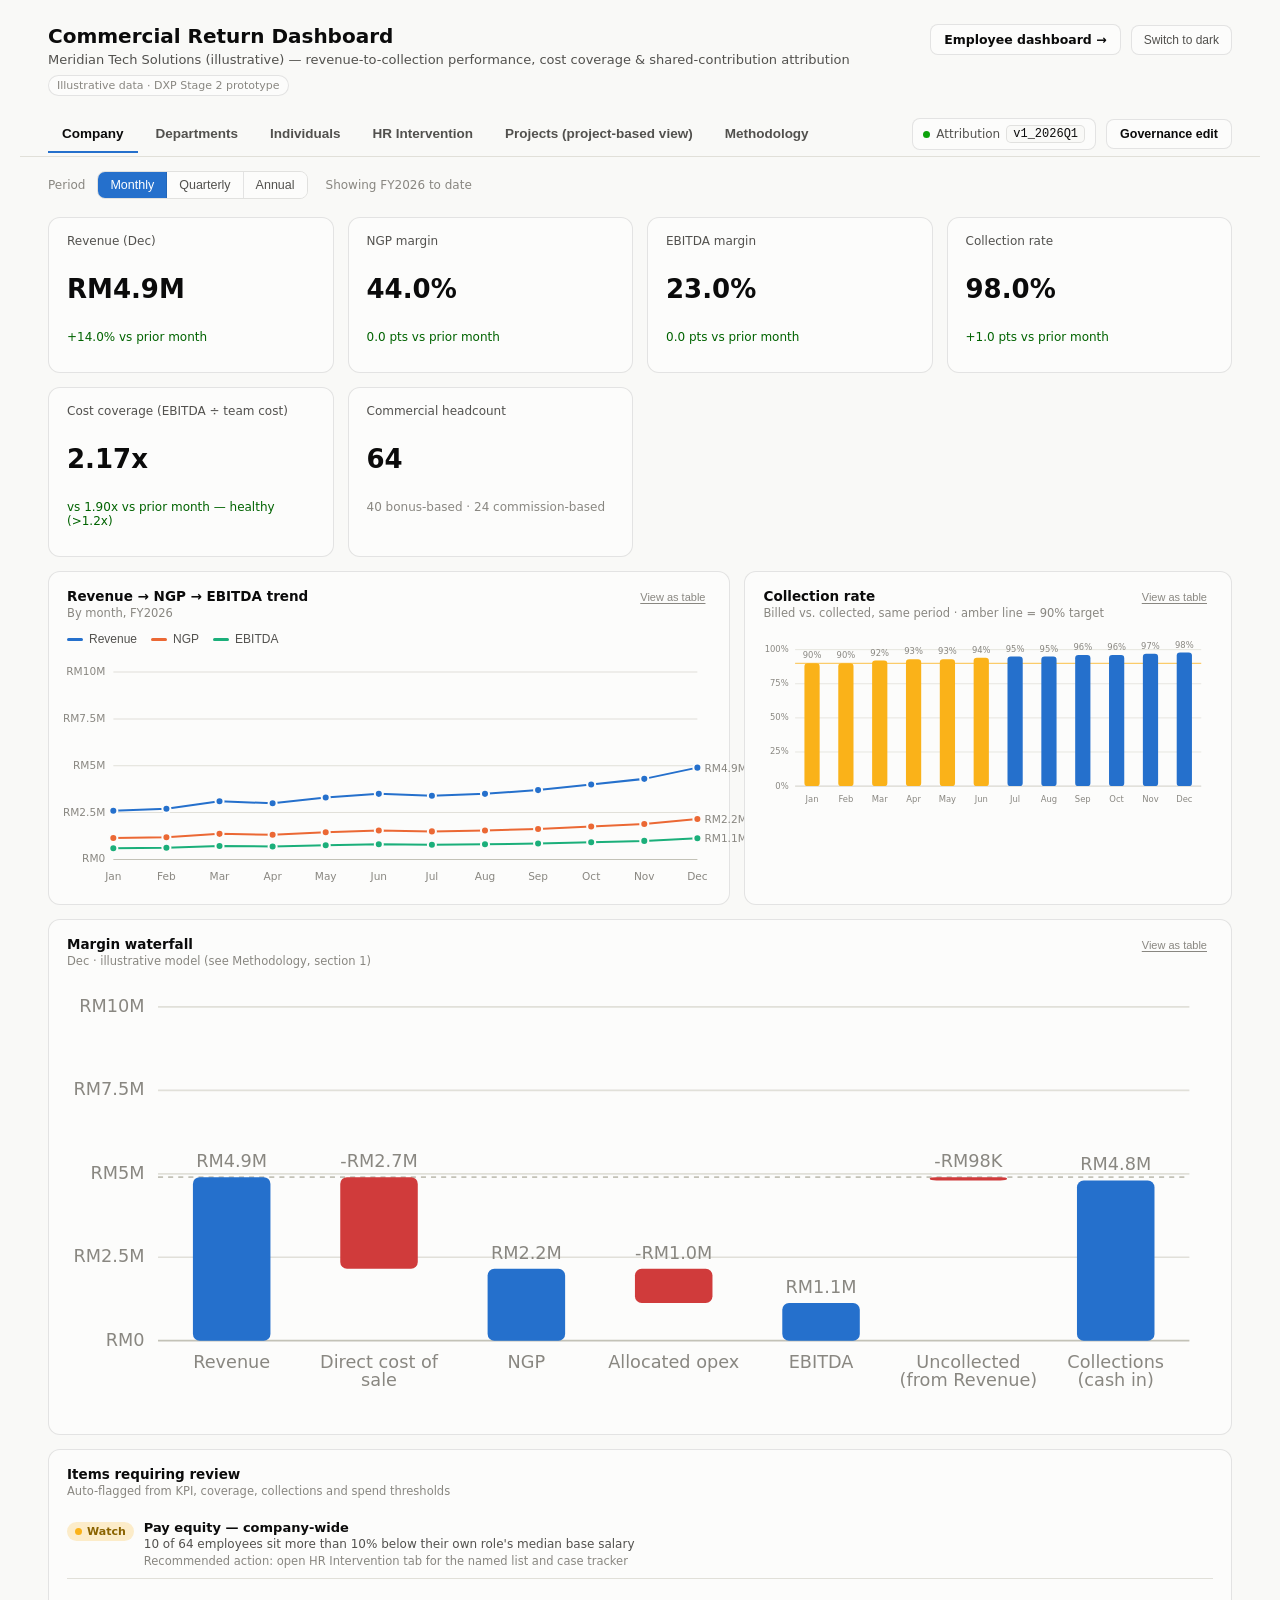
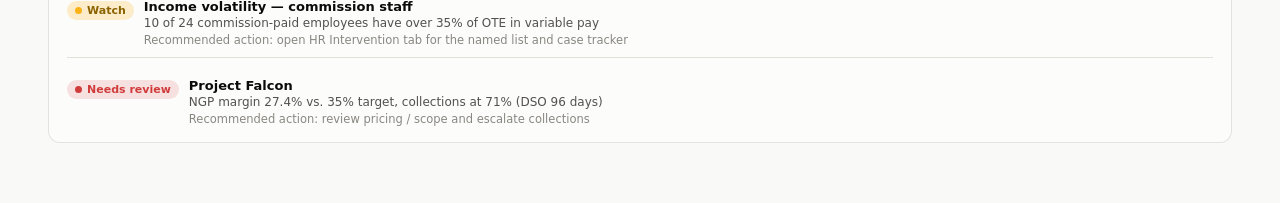
==== index.html @ efb11ac5 "Initial commit Created from https://vercel.com/new" ====
<!DOCTYPE html>
<html lang="en">
<head>
<meta charset="UTF-8">
<meta name="viewport" content="width=device-width, initial-scale=1.0">
<title>Commercial Return Dashboard — Prototype</title>
<style>
  :root { color-scheme: light; }
  * { box-sizing: border-box; }
  html, body { margin: 0; padding: 0; }
  body {
    font-family: system-ui, -apple-system, "Segoe UI", sans-serif;
    background: var(--page-plane);
  }

  .viz-root {
    color-scheme: light;
    --surface-1:      #fcfcfb;
    --page-plane:     #f9f9f7;
    --text-primary:   #0b0b0b;
    --text-secondary: #52514e;
    --text-muted:     #898781;
    --gridline:       #e1e0d9;
    --baseline:       #c3c2b7;
    --border:         rgba(11,11,11,0.10);
    --success-text:   #006300;

    --series-1: #2570cc; /* blue      -> Revenue / Sales dept (darkened slightly from #2a78d6 so it clears 4.5:1 as text, e.g. gov-edit-btn) */
    --series-2: #eb6834; /* orange    -> NGP / Product Mgmt dept */
    --series-3: #1baf7a; /* aqua      -> EBITDA / Consulting dept */
    --series-4: #eda100; /* yellow    -> Sales Support dept */
    --series-5: #e87ba4; /* magenta   -> Delivery dept */

    --seq-100: #cde2fb; --seq-450: #2a78d6;

    --status-good:     #0ca30c;
    --status-warning:  #fab219;
    --status-serious:  #ec835a;
    --status-critical: #d03b3b;

    background: var(--page-plane);
    color: var(--text-primary);
    min-height: 100vh;
  }
  .viz-root[data-theme="dark"], .viz-root.theme-dark {
    color-scheme: dark;
    --surface-1:      #1a1a19;
    --page-plane:     #0d0d0d;
    --text-primary:   #ffffff;
    --text-secondary: #c3c2b7;
    --text-muted:     #898781;
    --gridline:       #2c2c2a;
    --baseline:       #383835;
    --border:         rgba(255,255,255,0.10);
    --success-text:   #0ca30c;

    --series-1: #3987e5;
    --series-2: #d95926;
    --series-3: #199e70;
    --series-4: #c98500;
    --series-5: #d55181;
  }

  header.app-header {
    display: flex; align-items: flex-start; justify-content: space-between;
    gap: 16px; padding: 24px 28px 16px; max-width: 1240px; margin: 0 auto;
  }
  header.app-header h1 { font-size: 20px; margin: 0 0 4px; font-weight: 650; }
  header.app-header .sub { color: var(--text-secondary); font-size: 13px; margin: 0; }
  header.app-header .tag {
    display: inline-block; margin-top: 8px; font-size: 11px; padding: 3px 8px;
    border-radius: 20px; background: var(--surface-1); border: 1px solid var(--border);
    color: var(--text-muted);
  }
  .theme-toggle {
    border: 1px solid var(--border); background: var(--surface-1); color: var(--text-secondary);
    border-radius: 8px; padding: 7px 12px; font-size: 12px; cursor: pointer; white-space: nowrap;
  }
  .theme-toggle:hover { color: var(--text-primary); }

  .tabs-row {
    max-width: 1240px; margin: 0 auto; padding: 0 28px;
    display: flex; align-items: center; justify-content: space-between; gap: 10px;
    border-bottom: 1px solid var(--gridline); flex-wrap: wrap;
  }
  nav.tabs {
    display: flex; gap: 4px; flex-wrap: wrap; flex: 1 1 auto; min-width: 0;
  }
  nav.tabs button {
    appearance: none; border: none; background: none; padding: 10px 14px; font-size: 13.5px;
    font-weight: 550; color: var(--text-secondary); cursor: pointer; border-bottom: 2px solid transparent;
    margin-bottom: -1px;
  }
  nav.tabs button:hover { color: var(--text-primary); }
  nav.tabs button[aria-selected="true"] { color: var(--text-primary); border-bottom-color: var(--series-1); }

  .filter-row {
    max-width: 1240px; margin: 0 auto; padding: 14px 28px 0; display: flex;
    align-items: center; gap: 10px; flex-wrap: wrap;
  }
  .filter-row .label { font-size: 12px; color: var(--text-muted); margin-right: 2px; }
  .seg { display: inline-flex; border: 1px solid var(--border); border-radius: 8px; overflow: hidden; }
  .seg button {
    appearance: none; border: none; background: var(--surface-1); color: var(--text-secondary);
    padding: 6px 12px; font-size: 12.5px; cursor: pointer; border-right: 1px solid var(--border);
  }
  .seg button:last-child { border-right: none; }
  .seg button[aria-pressed="true"] { background: var(--series-1); color: #fff; }
  .chip {
    border: 1px solid var(--border); background: var(--surface-1); color: var(--text-secondary);
    padding: 5px 11px; border-radius: 20px; font-size: 12px; cursor: pointer;
  }
  .chip[aria-pressed="true"] { background: var(--text-primary); color: var(--surface-1); border-color: var(--text-primary); }

  main { max-width: 1240px; margin: 0 auto; padding: 18px 28px 60px; }
  .view[hidden] { display: none; }

  .grid { display: grid; gap: 14px; }
  .grid.cols-4 { grid-template-columns: repeat(4, 1fr); }
  .grid.cols-2 { grid-template-columns: 1.4fr 1fr; }
  .grid.cols-3 { grid-template-columns: repeat(3, 1fr); }
  @media (max-width: 920px) {
    .grid.cols-4 { grid-template-columns: repeat(2, 1fr); }
    .grid.cols-2 { grid-template-columns: 1fr; }
    .grid.cols-3 { grid-template-columns: 1fr; }
  }

  .card {
    background: var(--surface-1); border: 1px solid var(--border); border-radius: 12px;
    padding: 16px 18px;
  }
  .card h3 { font-size: 13.5px; margin: 0 0 2px; font-weight: 650; }
  .card .card-sub { font-size: 11.5px; color: var(--text-muted); margin: 0 0 12px; }
  .card-head { display: flex; align-items: baseline; justify-content: space-between; gap: 8px; }
  .table-toggle {
    border: none; background: none; color: var(--text-muted); font-size: 11px; cursor: pointer;
    text-decoration: underline; text-underline-offset: 2px;
  }
  .table-toggle:hover { color: var(--text-primary); }

  /* Stat tile */
  .stat-tile .label { font-size: 12px; color: var(--text-secondary); margin: 0 0 6px; }
  .stat-tile .value { font-size: 26px; font-weight: 650; font-variant-numeric: proportional-nums; }
  .stat-tile .delta { font-size: 12px; margin-top: 4px; }
  .stat-tile .delta.good { color: var(--success-text); }
  .stat-tile .delta.bad { color: var(--status-critical); }
  .stat-tile .delta.flat { color: var(--text-muted); }

  /* Legend */
  .legend { display: flex; gap: 14px; flex-wrap: wrap; margin-bottom: 10px; }
  .legend .item { display: flex; align-items: center; gap: 6px; font-size: 12px; color: var(--text-secondary); background:none; border:none; cursor:pointer; padding:0; }
  .legend .swatch { width: 16px; height: 3px; border-radius: 2px; display: inline-block; }
  .legend .swatch.rect { width: 10px; height: 10px; border-radius: 2px; }
  .legend .item[data-off="true"] { opacity: .35; }

  svg.chart { width: 100%; height: auto; display: block; overflow: visible; }
  .axis-label { fill: var(--text-muted); font-size: 10.5px; }
  .grid-line { stroke: var(--gridline); stroke-width: 1; }
  .baseline { stroke: var(--baseline); stroke-width: 1; }

  .tooltip {
    position: fixed; pointer-events: none; z-index: 50; background: var(--surface-1);
    border: 1px solid var(--border); border-radius: 8px; padding: 8px 10px; font-size: 12px;
    box-shadow: 0 4px 16px rgba(0,0,0,.14); opacity: 0; transition: opacity .08s ease; min-width: 140px;
  }
  .tooltip.show { opacity: 1; }
  .tooltip .t-title { color: var(--text-secondary); font-size: 11px; margin-bottom: 4px; }
  .tooltip .t-row { display: flex; align-items: center; gap: 6px; justify-content: space-between; padding: 1px 0; }
  .tooltip .t-key { display: flex; align-items: center; gap: 5px; color: var(--text-secondary); }
  .tooltip .t-line { width: 10px; height: 2px; display: inline-block; border-radius: 1px; }
  .tooltip .t-val { font-weight: 650; color: var(--text-primary); font-variant-numeric: tabular-nums; }

  /* Table */
  table.data-table { width: 100%; border-collapse: collapse; font-size: 12.5px; }
  table.data-table th {
    text-align: left; font-weight: 600; color: var(--text-muted); font-size: 11px;
    text-transform: uppercase; letter-spacing: .02em; padding: 7px 10px; border-bottom: 1px solid var(--gridline);
    white-space: nowrap;
  }
  table.data-table td { padding: 8px 10px; border-bottom: 1px solid var(--gridline); vertical-align: middle; }
  table.data-table td.num, table.data-table th.num { text-align: right; font-variant-numeric: tabular-nums; }
  table.data-table tbody tr:hover { background: rgba(128,128,128,0.06); }
  table.data-table caption { text-align: left; caption-side: bottom; font-size: 11px; color: var(--text-muted); padding-top: 6px; }

  /* Meter */
  .meter-wrap { display: flex; align-items: center; gap: 8px; min-width: 130px; }
  .meter-track { flex: 1; height: 6px; border-radius: 4px; background: var(--gridline); overflow: hidden; }
  .meter-fill { height: 100%; border-radius: 4px; }
  .meter-val { font-size: 11.5px; color: var(--text-secondary); font-variant-numeric: tabular-nums; min-width: 34px; text-align: right; }

  /* Badge / status */
  .badge {
    display: inline-flex; align-items: center; gap: 5px; font-size: 11px; font-weight: 600;
    padding: 3px 8px; border-radius: 20px; white-space: nowrap;
  }
  .badge.good { color: var(--status-good); background: color-mix(in srgb, var(--status-good) 14%, transparent); }
  .badge.warning { color: #8a6300; background: color-mix(in srgb, var(--status-warning) 22%, transparent); }
  .badge.critical { color: var(--status-critical); background: color-mix(in srgb, var(--status-critical) 14%, transparent); }
  .viz-root[data-theme="dark"] .badge.warning, .viz-root.theme-dark .badge.warning { color: #ffd980; }
  .badge .dot { width: 7px; height: 7px; border-radius: 50%; }
  .badge.good .dot { background: var(--status-good); }
  .badge.warning .dot { background: var(--status-warning); }
  .badge.critical .dot { background: var(--status-critical); }

  .flag-list { display: flex; flex-direction: column; gap: 10px; }
  .flag-item { display: flex; gap: 10px; padding: 10px 0; border-bottom: 1px solid var(--gridline); }
  .flag-item:last-child { border-bottom: none; padding-bottom: 0; }
  .flag-item .who { font-size: 13px; font-weight: 600; }
  .flag-item .why { font-size: 12px; color: var(--text-secondary); margin-top: 2px; }
  .flag-item .action { font-size: 11.5px; color: var(--text-muted); margin-top: 3px; }

  .pay-pill { font-size: 10.5px; padding: 2px 7px; border-radius: 10px; border: 1px solid var(--border); color: var(--text-secondary); white-space: nowrap; }

  .attr-bar { display: flex; height: 22px; border-radius: 5px; overflow: hidden; }
  .attr-seg { display: flex; align-items: center; justify-content: center; font-size: 10.5px; color: #fff; font-weight: 600; }
  .attr-legend { display: flex; gap: 12px; flex-wrap: wrap; margin-top: 8px; font-size: 11px; color: var(--text-secondary); }
  .attr-legend .sw { width: 9px; height: 9px; border-radius: 2px; display: inline-block; margin-right: 5px; }

  .proj-card { border: 1px solid var(--border); border-radius: 10px; padding: 14px 16px; margin-bottom: 12px; }
  .proj-head { display: flex; align-items: center; justify-content: space-between; gap: 10px; flex-wrap: wrap; margin-bottom: 8px; }
  .proj-head h4 { margin: 0; font-size: 14px; }
  .proj-meta { font-size: 11.5px; color: var(--text-muted); }
  .proj-stats { display: flex; gap: 22px; flex-wrap: wrap; margin: 10px 0; }
  .proj-stats div .k { font-size: 10.5px; color: var(--text-muted); }
  .proj-stats div .v { font-size: 14px; font-weight: 650; }

  .method-block { margin-bottom: 22px; }
  .method-block h3 { font-size: 14px; margin-bottom: 6px; }
  .method-block p, .method-block li { font-size: 13px; color: var(--text-secondary); line-height: 1.55; }
  .method-block ul { margin: 6px 0; padding-left: 18px; }

  .callout { border: 1px solid var(--border); border-left: 3px solid var(--text-primary); border-radius: 8px; padding: 12px 14px; margin-bottom: 22px; background: var(--page-plane); }
  .callout h3 { font-size: 13px; margin: 0 0 6px; }
  .callout p, .callout li { font-size: 12.5px; color: var(--text-secondary); line-height: 1.55; margin: 4px 0; }
  .callout ul { margin: 4px 0; padding-left: 18px; }
  .callout b { color: var(--text-primary); }

  .hr-case-row select, .hr-case-row input[type="text"] {
    font: inherit; font-size: 12px; padding: 5px 7px; border-radius: 6px; border: 1px solid var(--border);
    background: var(--surface-1); color: var(--text-primary); width: 100%;
  }
  .hr-flag-pill { display: inline-block; font-size: 10.5px; padding: 2px 7px; border-radius: 10px; margin: 1px 3px 1px 0; white-space: nowrap; }
  .hr-flag-pill.pay-equity { color: var(--status-warning); background: color-mix(in srgb, var(--status-warning) 22%, transparent); }
  .hr-flag-pill.income-volatility { color: var(--status-critical); background: color-mix(in srgb, var(--status-critical) 14%, transparent); }
  .hr-flag-pill.performance { color: var(--status-critical); background: color-mix(in srgb, var(--status-critical) 14%, transparent); }
  .chip.mgmt-approve[aria-pressed="true"] { background: var(--status-good); color: #fff; border-color: var(--status-good); }
  .chip.mgmt-decline[aria-pressed="true"] { background: var(--text-muted); color: var(--surface-1); border-color: var(--text-muted); }

  /* Manager-facing simple view: plain-language cards, one-click approve/dismiss */
  .mgr-grid { display: grid; grid-template-columns: repeat(2, 1fr); gap: 12px; }
  @media (max-width: 760px) { .mgr-grid { grid-template-columns: 1fr; } }
  .mgr-card { border: 1px solid var(--border); border-radius: 10px; padding: 13px 15px; }
  .mgr-card-head { display: flex; align-items: flex-start; justify-content: space-between; gap: 10px; }
  .mgr-card-head .who { font-size: 13.5px; font-weight: 650; }
  .mgr-card-head .proj-meta { margin-top: 1px; }
  .mgr-reasons { margin: 9px 0; padding-left: 18px; font-size: 12.5px; color: var(--text-secondary); line-height: 1.5; }
  .mgr-reasons li { margin-bottom: 2px; }
  .mgr-actions { display: flex; gap: 8px; align-items: center; margin-top: 4px; }
  .mgr-approve-btn { border: 1px solid var(--series-1); background: var(--series-1); color: #fff; font-weight: 650; border-radius: 7px; padding: 6px 12px; font-size: 12px; cursor: pointer; }
  .mgr-dismiss-btn { border: 1px solid var(--border); background: var(--surface-1); color: var(--text-secondary); border-radius: 7px; padding: 6px 12px; font-size: 12px; cursor: pointer; }
  .mgr-dismiss-btn:hover { color: var(--text-primary); }
  .mgr-reviewed-note { font-size: 12px; color: var(--text-muted); display: flex; align-items: center; gap: 8px; }
  .mgr-reconsider-btn { border: none; background: none; color: var(--series-1); font-size: 12px; cursor: pointer; text-decoration: underline; text-underline-offset: 2px; padding: 0; }
  .formula {
    font-family: ui-monospace, "SFMono-Regular", Menlo, monospace; font-size: 12.5px;
    background: var(--page-plane); border: 1px solid var(--border); border-radius: 8px;
    padding: 10px 12px; margin: 8px 0; color: var(--text-primary);
  }

  .visually-hidden { position: absolute; width: 1px; height: 1px; overflow: hidden; clip: rect(0 0 0 0); white-space: nowrap; }

  /* ---------------- governance modal ---------------- */
  .modal-overlay {
    position: fixed; inset: 0; background: rgba(11,11,11,0.45); z-index: 100;
    display: flex; align-items: flex-start; justify-content: center; padding: 4vh 16px; overflow-y: auto;
  }
  .modal-overlay[hidden] { display: none; }
  .modal-card {
    background: var(--surface-1); border-radius: 14px; width: 100%; max-width: 620px;
    box-shadow: 0 20px 60px rgba(0,0,0,.28); border: 1px solid var(--border);
    display: flex; flex-direction: column; max-height: 92vh;
  }
  .modal-head { display: flex; align-items: flex-start; justify-content: space-between; gap: 12px; padding: 20px 22px 14px; }
  .modal-head h2 { margin: 0 0 6px; font-size: 17px; color: var(--text-primary); }
  .modal-sub { margin: 0; font-size: 12px; color: var(--text-secondary); line-height: 1.5; }
  .modal-close {
    border: 1px solid var(--border); background: var(--surface-1); color: var(--text-secondary);
    width: 30px; height: 30px; border-radius: 8px; font-size: 16px; cursor: pointer; flex: none;
    display: flex; align-items: center; justify-content: center; line-height: 1;
  }
  .modal-close:hover { color: var(--text-primary); }
  .modal-divider { border-top: 1px solid var(--gridline); margin: 0 22px; }
  .modal-body { padding: 18px 22px 22px; overflow-y: auto; }

  .gov-active-note { font-size: 13px; color: var(--text-secondary); line-height: 1.6; margin: 4px 0 22px; }
  .gov-version-tag {
    font-family: ui-monospace, "SFMono-Regular", Menlo, monospace; color: var(--text-primary); background: var(--page-plane);
    border: 1px solid var(--border); border-radius: 5px; padding: 1px 6px; font-size: 12px;
  }

  .gov-step { display: flex; gap: 12px; margin-bottom: 6px; }
  .gov-step .step-num {
    flex: none; width: 26px; height: 26px; border-radius: 50%; background: var(--page-plane);
    border: 1px solid var(--border); color: var(--text-secondary); font-size: 12px; font-weight: 700;
    display: flex; align-items: center; justify-content: center;
  }
  .gov-step-title { font-size: 14.5px; font-weight: 650; color: var(--text-primary); margin: 2px 0 2px; }
  .gov-step-body { flex: 1; min-width: 0; }
  .gov-step-help { font-size: 11.5px; color: var(--text-muted); margin: 2px 0 12px; }

  .gov-select {
    width: 100%; appearance: none; border: 1px solid var(--border); background: var(--page-plane);
    color: var(--text-primary); border-radius: 9px; padding: 10px 34px 10px 12px; font-size: 14px; font-family: inherit;
    background-image: url("data:image/svg+xml;utf8,<svg xmlns='http://www.w3.org/2000/svg' width='10' height='6'><path d='M0 0l5 6 5-6z' fill='%23898781'/></svg>");
    background-repeat: no-repeat; background-position: right 12px center;
  }

  .gov-weight-head { display: grid; grid-template-columns: 1fr 64px 1fr 46px; gap: 10px; font-size: 10.5px; text-transform: uppercase; letter-spacing: .03em; color: var(--text-muted); padding-bottom: 4px; border-bottom: 1px solid var(--gridline); margin-bottom: 4px; }
  .gov-weight-row { display: grid; grid-template-columns: 1fr 64px 1fr 46px; align-items: center; gap: 10px; padding: 7px 0; }
  .gov-weight-row .role-name { font-size: 13px; color: var(--text-primary); }
  .gov-weight-input {
    width: 100%; border: 1px solid var(--border); background: var(--page-plane); border-radius: 7px;
    padding: 6px; font-size: 13px; text-align: center; color: var(--text-primary); font-family: inherit;
  }
  .gov-share-track { height: 6px; border-radius: 4px; background: var(--gridline); overflow: hidden; }
  .gov-share-fill { height: 100%; border-radius: 4px; }
  .gov-share-pct { font-size: 12.5px; color: var(--text-secondary); text-align: right; font-variant-numeric: tabular-nums; }

  .gov-breakdown { background: var(--page-plane); border: 1px solid var(--border); border-radius: 10px; padding: 12px 14px; margin: 14px 0 18px; }
  .gov-breakdown-title { font-size: 11.5px; color: var(--text-muted); margin: 0 0 8px; }
  .gov-bd-row { display: flex; align-items: center; justify-content: space-between; padding: 5px 0; font-size: 13px; }
  .gov-bd-row .amt { font-weight: 650; color: var(--text-primary); font-variant-numeric: tabular-nums; }
  .gov-bd-row .delta { font-size: 11.5px; min-width: 70px; text-align: right; font-variant-numeric: tabular-nums; }
  .gov-bd-row .delta.up { color: var(--status-good); }
  .gov-bd-row .delta.down { color: var(--status-critical); }
  .gov-bd-row .delta.flat { color: var(--text-muted); }

  .gov-radio-card {
    border: 1px solid var(--border); border-radius: 10px; padding: 11px 14px; margin-bottom: 8px; cursor: pointer;
    display: flex; gap: 10px; align-items: flex-start;
  }
  .gov-radio-card.selected { background: color-mix(in srgb, var(--series-1) 10%, var(--surface-1)); border-color: var(--series-1); }
  .gov-radio-card input { margin-top: 3px; }
  .gov-radio-card .rt { font-size: 13.5px; font-weight: 600; color: var(--text-primary); }
  .gov-radio-card .rs { font-size: 11.5px; color: var(--text-muted); margin-top: 1px; }

  .gov-reason-label { font-size: 13px; font-weight: 600; color: var(--text-primary); margin: 16px 0 6px; }
  .gov-reason {
    width: 100%; border: 1px solid var(--border); background: var(--page-plane); border-radius: 9px;
    padding: 9px 11px; font-size: 13px; font-family: inherit; color: var(--text-primary); resize: vertical; min-height: 52px;
  }

  .gov-checklist { margin: 18px 0 14px; display: flex; flex-direction: column; gap: 7px; }
  .gov-check-row { display: flex; align-items: flex-start; gap: 8px; font-size: 12.5px; }
  .gov-check-icon { flex: none; width: 16px; height: 16px; display: flex; align-items: center; justify-content: center; margin-top: 1px; }
  .gov-check-row.pass { color: var(--text-secondary); }
  .gov-check-row.pass .gov-check-icon { color: var(--status-good); }
  .gov-check-row.pending { color: var(--text-muted); }
  .gov-check-row.pending .gov-check-icon { color: var(--text-muted); }
  .gov-check-row.fail { color: var(--status-critical); }
  .gov-check-row.fail .gov-check-icon { color: var(--status-critical); }

  .gov-register-btn { width: 100%; border: none; border-radius: 10px; padding: 13px; font-size: 14px; font-weight: 650; cursor: pointer; margin-top: 4px; }
  .gov-register-btn.enabled { background: var(--series-1); color: #fff; }
  .gov-register-btn.disabled { background: var(--gridline); color: var(--text-muted); cursor: not-allowed; }

  .gov-success {
    background: color-mix(in srgb, var(--status-good) 12%, var(--surface-1)); border: 1px solid var(--status-good);
    color: var(--text-primary); border-radius: 9px; padding: 10px 13px; font-size: 12.5px; margin-bottom: 16px;
  }

  .gov-history { margin-top: 20px; border-top: 1px solid var(--gridline); padding-top: 14px; }
  .gov-history-title { font-size: 11.5px; color: var(--text-muted); text-transform: uppercase; letter-spacing: .03em; margin: 0 0 8px; }
  .gov-hist-row { display: flex; align-items: center; justify-content: space-between; padding: 7px 0; border-bottom: 1px solid var(--gridline); font-size: 12.5px; gap: 10px; }
  .gov-hist-row:last-child { border-bottom: none; }
  .gov-hist-left { display: flex; align-items: center; gap: 8px; min-width: 0; }
  .gov-hist-reason { color: var(--text-muted); overflow: hidden; text-overflow: ellipsis; white-space: nowrap; }
  .gov-hist-tag { flex: none; font-size: 10px; font-weight: 700; padding: 2px 7px; border-radius: 20px; text-transform: uppercase; letter-spacing: .02em; }
  .gov-hist-tag.active { background: color-mix(in srgb, var(--status-good) 16%, transparent); color: var(--status-good); }
  .gov-hist-tag.upcoming { background: color-mix(in srgb, var(--series-1) 16%, transparent); color: var(--series-1); }
  .gov-hist-tag.superseded { background: var(--gridline); color: var(--text-muted); }
  .gov-hist-tag.pending { background: color-mix(in srgb, var(--status-warning) 22%, transparent); color: #8a6300; }
  .viz-root[data-theme="dark"] .gov-hist-tag.pending, .viz-root.theme-dark .gov-hist-tag.pending { color: #ffd980; }
  .gov-hist-approvals { font-size: 11.5px; color: var(--text-secondary); margin: 4px 0 8px; padding-left: 2px; }
  .gov-approve-btn {
    border: 1px solid var(--border); background: var(--surface-1); color: var(--text-primary); font-weight: 600;
    border-radius: 6px; padding: 3px 9px; font-size: 11px; cursor: pointer; margin: 2px 6px 2px 0;
  }
  .gov-approve-btn:hover { background: var(--page-plane); }
  .gov-approve-btn.done { color: var(--status-good); border-color: var(--status-good); cursor: default; }

  .gov-whatif-note { font-size: 11.5px; color: var(--text-muted); margin: 2px 0 10px; line-height: 1.5; }
  .gov-whatif-row { display: grid; grid-template-columns: 1fr 1fr 1fr 1fr; gap: 8px; align-items: center; padding: 6px 0; border-bottom: 1px solid var(--gridline); font-size: 12.5px; }
  .gov-whatif-row:last-child { border-bottom: none; }
  .gov-whatif-head { font-size: 10.5px; text-transform: uppercase; letter-spacing: .03em; color: var(--text-muted); border-bottom: 1px solid var(--gridline); padding-bottom: 4px; }
  .gov-whatif-row .amt { text-align: right; font-variant-numeric: tabular-nums; }
  .gov-whatif-row .delta { text-align: right; font-variant-numeric: tabular-nums; }
  .gov-whatif-row .delta.up { color: var(--status-good); }
  .gov-whatif-row .delta.down { color: var(--status-critical); }
  .gov-whatif-row .delta.flat { color: var(--text-muted); }

  .gov-audit { margin-top: 18px; border-top: 1px solid var(--gridline); padding-top: 12px; }
  .gov-audit-title { font-size: 11.5px; color: var(--text-muted); text-transform: uppercase; letter-spacing: .03em; margin: 0 0 8px; }
  .gov-audit-row { font-size: 11.5px; color: var(--text-secondary); padding: 3px 0; display: flex; gap: 8px; }
  .gov-audit-row .ts { color: var(--text-muted); font-variant-numeric: tabular-nums; flex: none; }

  .gov-edit-btn {
    border: 1px solid var(--border); background: var(--surface-1); color: var(--series-1); font-weight: 600;
    border-radius: 7px; padding: 5px 11px; font-size: 12px; cursor: pointer; white-space: nowrap;
  }
  .gov-edit-btn:hover { background: var(--page-plane); }

  .header-controls { display: flex; align-items: center; gap: 10px; }

  .gov-header-badge {
    display: inline-flex; align-items: center; gap: 6px; font-size: 12px; color: var(--text-secondary);
    border: 1px solid var(--border); background: var(--surface-1); padding: 6px 10px; border-radius: 8px; white-space: nowrap;
  }
  .gov-header-badge .dot { width: 7px; height: 7px; border-radius: 50%; background: var(--status-good); flex: none; }
  .gov-header-btn {
    border: 1px solid var(--border); background: var(--surface-1); color: var(--text-primary); font-weight: 600;
    border-radius: 8px; padding: 7px 13px; font-size: 12.5px; cursor: pointer; white-space: nowrap;
  }
  .gov-header-btn:hover { background: var(--page-plane); }
  #govToolbar { display: flex; align-items: center; gap: 10px; flex: none; padding: 6px 0; }
  @media (max-width: 920px) { #govToolbar { width: 100%; order: 99; padding: 0 0 8px; } }
</style>
</head>
<body>
<div class="viz-root" id="root">

  <header class="app-header">
    <div>
      <h1>Commercial Return Dashboard</h1>
      <p class="sub">Meridian Tech Solutions (illustrative) — revenue-to-collection performance, cost coverage &amp; shared-contribution attribution</p>
      <span class="tag">Illustrative data · DXP Stage 2 prototype</span>
    </div>
    <div class="header-controls">
      <a class="gov-header-btn" id="toEmployeeLink" href="employee-dashboard.html" target="_blank" rel="noopener" style="text-decoration:none;">Employee dashboard →</a>
      <button class="theme-toggle" id="themeToggle" type="button">Switch to dark</button>
    </div>
  </header>

  <div class="tabs-row">
    <nav class="tabs" role="tablist" aria-label="Dashboard views">
      <button role="tab" aria-selected="true" data-view="company">Company</button>
      <button role="tab" aria-selected="false" data-view="departments">Departments</button>
      <button role="tab" aria-selected="false" data-view="individuals">Individuals</button>
      <button role="tab" aria-selected="false" data-view="hr">HR Intervention</button>
      <button role="tab" aria-selected="false" data-view="projects">Projects (project-based view)</button>
      <button role="tab" aria-selected="false" data-view="methodology">Methodology</button>
    </nav>
    <div id="govToolbar">
      <div class="gov-header-badge" id="govHeaderBadge"><span class="dot"></span>Attribution <span class="gov-version-tag" id="govHeaderVersionTag"></span></div>
      <button class="gov-header-btn" id="govHeaderEditBtn" type="button">Governance edit</button>
    </div>
  </div>

  <div class="filter-row" id="periodFilterRow">
    <span class="label">Period</span>
    <div class="seg" role="group" aria-label="Time period">
      <button data-period="monthly" aria-pressed="true">Monthly</button>
      <button data-period="quarterly" aria-pressed="false">Quarterly</button>
      <button data-period="annual" aria-pressed="false">Annual</button>
    </div>
    <span class="label" style="margin-left:8px;">Showing FY2026 to date</span>
  </div>

  <main>
    <!-- COMPANY VIEW -->
    <section class="view" id="view-company">
      <div class="grid cols-4" id="companyStats" style="margin-bottom:14px;"></div>

      <div class="grid cols-2" style="margin-bottom:14px;">
        <div class="card">
          <div class="card-head">
            <div>
              <h3>Revenue → NGP → EBITDA trend</h3>
              <p class="card-sub" id="trendSub">By month, FY2026</p>
            </div>
            <button class="table-toggle" data-target="trendTable">View as table</button>
          </div>
          <div class="legend" id="trendLegend"></div>
          <div id="trendChartHost"></div>
          <div id="trendTable" hidden></div>
        </div>

        <div class="card">
          <div class="card-head">
            <div>
              <h3>Collection rate</h3>
              <p class="card-sub">Billed vs. collected, same period · amber line = 90% target</p>
            </div>
            <button class="table-toggle" data-target="collTable">View as table</button>
          </div>
          <div id="collChartHost"></div>
          <div id="collTable" hidden></div>
        </div>
      </div>

      <div class="card" style="margin-bottom:14px;">
        <div class="card-head">
          <div>
            <h3>Margin waterfall</h3>
            <p class="card-sub" id="waterfallSub">Where revenue leaks on the way to cash, for the latest period shown</p>
          </div>
          <button class="table-toggle" data-target="waterfallTable">View as table</button>
        </div>
        <div id="waterfallChartHost"></div>
        <div id="waterfallTable" hidden></div>
      </div>

      <div class="card">
        <div class="card-head">
          <div>
            <h3>Items requiring review</h3>
            <p class="card-sub">Auto-flagged from KPI, coverage, collections and spend thresholds</p>
          </div>
        </div>
        <div class="flag-list" id="flagList"></div>
      </div>
    </section>

    <!-- DEPARTMENTS VIEW -->
    <section class="view" id="view-departments" hidden>
      <div class="card" style="margin-bottom:14px;">
        <div class="card-head">
          <div>
            <h3>Attributed NGP vs. employment cost, by department</h3>
            <p class="card-sub">FY2026 · attribution per the shared-contribution matrix (see Methodology)</p>
          </div>
          <button class="table-toggle" data-target="deptTable">View as table</button>
        </div>
        <div class="legend" id="deptLegend"></div>
        <div id="deptChartHost"></div>
        <div id="deptTable" hidden></div>
      </div>

      <div class="card">
        <h3>Department scorecard</h3>
        <p class="card-sub">Cost coverage ratio = attributed NGP ÷ department employment cost</p>
        <table class="data-table" id="deptScoreTable"></table>
      </div>
    </section>

    <!-- INDIVIDUALS VIEW -->
    <section class="view" id="view-individuals" hidden>
      <div class="filter-row" style="padding:0 0 8px;">
        <span class="label">Department</span>
        <button class="chip" data-dept="all" aria-pressed="true">All</button>
        <button class="chip" data-dept="Sales" aria-pressed="false">Sales</button>
        <button class="chip" data-dept="Sales Support" aria-pressed="false">Sales Support</button>
        <button class="chip" data-dept="Product Management" aria-pressed="false">Product Management</button>
        <button class="chip" data-dept="Consulting" aria-pressed="false">Consulting</button>
        <button class="chip" data-dept="Delivery" aria-pressed="false">Delivery</button>
      </div>
      <div class="filter-row" style="padding:0 0 12px;">
        <span class="label">Pay structure</span>
        <button class="chip" data-pay="all" aria-pressed="true">All</button>
        <button class="chip" data-pay="Bonus" aria-pressed="false">Bonus-based</button>
        <button class="chip" data-pay="Commission" aria-pressed="false">Commission / incentive-based</button>
      </div>
      <div class="card">
        <div class="card-head">
          <div>
            <h3>Individual compensation records</h3>
            <p class="card-sub">All 64 commercial staff, from the Glocomp employee roster · base salary, variable pay and OTE are real; HR flags are computed live from these figures; KPI achievement is a simulated score (no real actuals supplied) — see Methodology, section 3 and section 9</p>
          </div>
          <input type="text" id="indivSearch" placeholder="Search name or role…" style="font:inherit;font-size:12.5px;padding:7px 10px;border-radius:8px;border:1px solid var(--border);background:var(--page-plane);color:var(--text-primary);min-width:200px;">
        </div>
        <div style="overflow-x:auto;">
          <table class="data-table" id="indivTable"></table>
        </div>
        <div id="indivPagination" style="display:flex;align-items:center;justify-content:space-between;gap:10px;margin-top:10px;font-size:12px;color:var(--text-secondary);"></div>
      </div>
    </section>

    <!-- HR INTERVENTION VIEW -->
    <section class="view" id="view-hr" hidden>
      <div class="filter-row" style="padding:0 0 12px;">
        <span class="label">View</span>
        <div class="seg" role="group" aria-label="HR tab view mode" id="hrViewModeSeg">
          <button type="button" data-hrmode="simple" aria-pressed="true">Simple (for managers)</button>
          <button type="button" data-hrmode="detail" aria-pressed="false">Detailed (for HR)</button>
        </div>
      </div>

      <div class="grid cols-4" id="hrStats" style="margin-bottom:14px;"></div>

      <div class="card" style="margin-bottom:14px;">
        <div class="card-head">
          <div>
            <h3 id="hrCardTitle">Employees who may need a look</h3>
            <p class="card-sub" id="hrCardSub">Plain-language summary, for approving whether HR should follow up — no percentages or statistics to interpret</p>
          </div>
          <div style="display:flex;gap:8px;flex-wrap:wrap;align-items:center;">
            <button type="button" class="chip" id="hrExportBtn">Download case log (CSV)</button>
            <label class="chip" style="cursor:pointer;">Import case log (CSV)<input type="file" id="hrImportInput" accept=".csv" style="display:none;"></label>
            <span id="hrImportStatus" style="font-size:11.5px;color:var(--text-muted);"></span>
          </div>
        </div>
        <p class="card-sub" style="margin:-6px 0 12px;">This build can't reach a backend, and browser storage isn't available where this dashboard is hosted — so CSV export/import is the persistence mechanism: download before you close the tab, import to pick back up later or hand off to a colleague.</p>
        <div id="hrManagerCards"></div>
        <div id="hrDetailWrap" hidden style="overflow-x:auto;">
          <table class="data-table" id="hrCaseTable"></table>
        </div>
      </div>

      <div class="callout">
        <h3>What this tab can and can't do yet</h3>
        <p><b>Two ways to look at the same list:</b> "Simple (for managers)" turns each flag into a plain sentence with a recommended next step and an escalation control — no statistics to interpret. "Detailed (for HR)" shows the same people with the full pay-band graphic and an editable stage/owner/notes case tracker. Either view can open the full detailed report, or export/import the same CSV.</p>
        <p><b>Escalation path, not a one-shot label:</b> a case moves Flagged → department manager → senior manager → executive review, where the decision is to continue the intervention or end employment. The suggested starting stage is driven by how many consecutive quarters the issue has shown up — every stage move is still a manual action, never automatic.</p>
        <p><b>Real, from the data provided:</b> pay-equity outliers (base salary materially below the role median) and income-volatility exposure (commission staff heavily dependent on variable pay) — both computed directly from the real compensation columns.</p>
        <p><b>Estimated, clearly labeled:</b> the "Performance" flag, the financial/non-financial breakdown in the detailed report, and "quarters flagged" all come from the same simulated KPI score used elsewhere in this dashboard (see Methodology, section 10) — no real order logs, SLA timers, survey ratings, timesheets or quarterly history were in the dataset, so this demonstrates that a performance signal can drive real recommendations and an escalation path, not that it measures anyone's actual work yet.</p>
        <p><b>Would need more data for a Phase 2:</b> attrition/retention risk scoring (needs tenure and exit history), engagement or manager-relationship signals (needs survey or 1:1 data), workload/burnout indicators (needs hours or ticket-volume data), the real actuals and real quarterly history behind the Performance flag, and a real backend for the case tracker with approvals and notifications (needs a server and, likely, HRIS write-back — this prototype's tracker is in-memory, exportable to CSV so work isn't lost between sessions).</p>
      </div>
    </section>

    <!-- PROJECTS VIEW -->
    <section class="view" id="view-projects" hidden>
      <p class="card-sub" style="margin:0 0 12px;">Project-based view — commercial return per project, with the shared-contribution split across functions that touched it</p>
      <div id="projectList"></div>
    </section>

    <!-- METHODOLOGY VIEW -->
    <section class="view" id="view-methodology" hidden>
      <div class="callout">
        <h3>What's real vs. illustrative in this build</h3>
        <p><b>Two separate dashboards, not one app with a role switch:</b> this page is the employer/management dashboard (Company, Departments, Individuals, HR Intervention, Projects, Governance, Methodology). An employee's own view — their comp, overall and detailed performance score, attributed deal pool and peer pay band — lives on its own standalone page, linked from "Employee dashboard →" in the header above, so it can be opened, shared and demoed independently of this one.</p>
        <p><b>Real, from Glocomp_Employee_Data.xlsx:</b> the 64-person headcount and department split in the Individuals and HR Intervention tabs; every base salary, bonus/commission amount, OTE and pay structure shown; the non-financial KPI formulas in section 3 below; the pay-equity and income-volatility flags (section 8, section 9).</p>
        <p><b>Simulated, clearly labeled wherever it appears:</b> every "KPI achievement" badge and the "(sim.)" figures behind it (section 10) — no real operational actuals (order logs, SLA timers, survey ratings, timesheets) were supplied, so these are deterministic mock scores standing in for the real formulas in section 3, not measurements of any person's actual performance.</p>
        <p><b>Illustrative, pending real deal-level financials:</b> revenue, NGP, EBITDA, collections, the department cost/coverage figures and margin waterfall on the Company, Departments and Projects tabs, the attribution-governance mechanics in section 6, and the attributed deal pool on the separate employee dashboard — the department headcounts driving them already match the real roster, but no deal-level revenue or cost data was provided to replace the financial model itself.</p>
      </div>

      <div class="method-block">
        <h3>1. One cascade, four checkpoints</h3>
        <p>Every deal and every period is tracked through the same four checkpoints, so "performance" always means the same thing company-wide:</p>
        <div class="formula">Revenue booked → less direct cost of sale → Net Gross Profit (NGP) → less allocated opex → EBITDA → Collections (cash actually received)</div>
        <p>NGP is used for attribution below the company level because it is directly traceable to a deal. EBITDA already has shared overhead baked in, so it is only meaningful once things are rolled up to department or company level. Collections is tracked as its own lens — profitable revenue that isn't collected isn't a return yet.</p>
      </div>

      <div class="method-block">
        <h3>2. Role-based KPI templates</h3>
        <p>Each role has an approved KPI template — a fixed set of weighted measures agreed with the function head. Actuals are scored against target per measure, then combined into one weighted achievement percentage per person, per period. This is what "KPI achievement" means everywhere in this dashboard. The mix behind that one number is different per function — only Sales is scored mostly on revenue; functions that don't carry a quota are weighted mostly on non-financial measures instead:</p>
        <table class="data-table">
          <thead><tr><th>Role</th><th>Basis</th><th>Measures &amp; weights</th><th>Why</th></tr></thead>
          <tbody>
            <tr><td>Sales</td><td>Mostly financial</td><td>Revenue 40% · NGP 30% · Collections 20% · Non-financial 10%</td><td>Quota-carrying and closest to the money</td></tr>
            <tr><td>Product Management</td><td>Mixed</td><td>Attributed NGP 35% · Deal-support win rate 25% · Roadmap delivery on time 20% · Sales-enablement response SLA 20%</td><td>Influences deals without owning them</td></tr>
            <tr><td>Consulting</td><td>Mostly non-financial</td><td>Scoping accuracy 30% · Utilisation rate 25% · Delivery quality score 25% · On-time scoping turnaround 20%</td><td>No sales quota — measured on whether estimates and delivery hold up</td></tr>
            <tr><td>Sales Support</td><td>Mostly non-financial</td><td>Turnaround SLA 30% · Order/contract accuracy 30% · Renewal admin completion 20% · Internal CSAT 20%</td><td>Operational backbone — speed and accuracy, not revenue they don't generate</td></tr>
            <tr><td>Delivery</td><td>Mixed</td><td>Project margin 30% · On-time delivery rate 25% · Client satisfaction/quality score 25% · Collections/DSO influence 20%</td><td>Owns post-close execution — margin and collections matter, but so does quality and timeliness</td></tr>
          </tbody>
        </table>
        <p class="card-sub" style="margin-top:8px;">All weights are illustrative — the real numbers would be agreed with each function head before rollout, same as the deal-type attribution templates in section 6.</p>
      </div>

      <div class="method-block">
        <h3>3. Real non-financial KPI definitions (Glocomp)</h3>
        <p>These formulas are not illustrative — they were supplied by Glocomp as the actual non-financial measures each function is scored on, and they are the real-world version of the "non-financial" weights shown as illustrative percentages in section 2 above.</p>
        <table class="data-table">
          <thead><tr><th>Department</th><th>Measure</th><th>Formula</th></tr></thead>
          <tbody>
            <tr><td>Sales</td><td>Customer Retention</td><td>(Existing customers − New customer losses) ÷ Starting customers</td></tr>
            <tr><td rowspan="2">Sales Support</td><td>Order Accuracy</td><td>Orders without error ÷ Total orders</td></tr>
            <tr><td>Renewal Admin Completion</td><td>Renewals finalised before deadline ÷ Total renewals due</td></tr>
            <tr><td rowspan="2">Product Management</td><td>Deal Support Win Rate</td><td>Supported deals won ÷ Total supported deals</td></tr>
            <tr><td>SLA Compliance</td><td>Requests resolved within SLA ÷ Total requests</td></tr>
            <tr><td rowspan="2">Product Delivery</td><td>Customer CSAT</td><td>Sum of survey ratings ÷ Maximum possible rating</td></tr>
            <tr><td>On-time Delivery</td><td>Delivered on time ÷ Total delivered</td></tr>
            <tr><td>Consulting</td><td>Utilisation Rate</td><td>Chargeable hours ÷ Total working hours</td></tr>
          </tbody>
        </table>
        <p class="card-sub" style="margin-top:8px;">Actuals for these formulas (order counts, SLA logs, survey ratings, timesheets) were not part of the uploaded dataset, so no computed scores are shown yet — wiring these up is the most direct "Phase 2" step, since the definitions themselves are already agreed.</p>
      </div>

      <div class="method-block">
        <h3>4. Cost coverage ratio</h3>
        <p>Answers "is this contribution worth what we're paying for it?" — at whichever level you're looking at.</p>
        <div class="formula">Cost Coverage Ratio = Commercial Contribution ÷ Total Employment Cost
(Total Employment Cost = salary + commission/incentive paid + benefits + training + entertainment)</div>
        <p>Company level uses EBITDA as the contribution figure (post-overhead, the real bottom line). Department and individual level use attributed NGP, since that is what the attribution matrix can fairly split. Thresholds: <b>below 1.0×</b> for two consecutive periods is flagged for review; 1.0–1.5× is acceptable; above 1.5× is healthy.</p>
      </div>

      <div class="method-block">
        <h3>5. Shared-contribution attribution (no double counting)</h3>
        <p>Every deal or project's NGP is treated as a fixed pool worth exactly 100%. Before any deal closes, function heads agree a standard attribution template per deal type (new logo, renewal/upsell, project delivery, etc.) — e.g. a standard new-logo deal splits Sales 55% / Sales Support 30% / Product Management 10% / Consulting 5%. The template is applied automatically by deal type at close, not negotiated per deal, which is what prevents both double counting (the pool never exceeds 100%) and gaming (nobody argues their percentage after the fact). Each function's dashboard only ever shows its attributed share.</p>
      </div>

      <div class="method-block">
        <h3>6. Attribution governance</h3>
        <p>The templates above aren't a static config file — they're versioned. A change is <b>forward-dated only</b>: it registers a new version that governs deals closing from a future quarter, and it can never rewrite the split a deal already closed under (Rulebook §8.3). Any change that would cut a function's share below what it currently gets needs sign-off before it can register — cutting someone's share isn't a quiet save. Registering a new version is an <b>employer/admin setting</b> — visible to everyone, editable only in "Employer" view (see the toggle top-right, and the "Governance edit" control next to the tabs).</p>
        <table class="data-table" id="govTable"></table>
      </div>

      <div class="method-block">
        <h3>7. Bonus vs. commission/incentive employees</h3>
        <p>The dashboard tags every employee's pay structure and reads them differently: <b>bonus-based</b> employees are measured purely on weighted KPI achievement, which drives a bonus multiplier; <b>commission/incentive-based</b> employees are paid on a formula against commission-eligible revenue/NGP, but their KPI achievement is still tracked for visibility and coaching, it just isn't what determines their pay.</p>
      </div>

      <div class="method-block">
        <h3>8. What gets auto-flagged</h3>
        <ul>
          <li>Cost coverage ratio below 1.0× for two consecutive periods (illustrative model)</li>
          <li>KPI achievement below 70% (individual) for two consecutive periods (illustrative model, pending section 3 actuals)</li>
          <li>Collections lag beyond the 60-day DSO threshold (illustrative model)</li>
          <li>Project margin below target with collections also lagging (illustrative model)</li>
          <li><b>Pay equity</b> — base salary more than 10% below the role median (real data, live on the Individuals and HR Intervention tabs)</li>
          <li><b>Income volatility</b> — commission staff with over 35% of OTE in variable pay (real data, live on the Individuals and HR Intervention tabs)</li>
          <li><b>Performance</b> — simulated KPI achievement below 70% (same figure as section 10; live on the HR Intervention tab only, feeding the management approval cards there)</li>
        </ul>
      </div>

      <div class="method-block">
        <h3>9. HR intervention workflow</h3>
        <p>The HR Intervention tab is the one part of this dashboard built directly from the client's ask for "HR intervention" features. It has two views of the same flagged list, switchable at the top of the tab:</p>
        <ul>
          <li><b>Simple (for managers)</b> — each flagged employee is a card with plain-language reasons ("paid about 12% less than others in the same role," not a percentile chart), a recommended next step (which specific measure to address, drawn from the financial and non-financial breakdown), and the case's current escalation stage — never just a good/bad label.</li>
          <li><b>Detailed (for HR)</b> — the same people, with the full pay-band graphic (P25/median/P75), the underlying flag detail, and an editable escalation Stage, Owner and Notes field.</li>
        </ul>
        <p>Either view can open a full <b>detailed report</b> per person (a modal, in place of a separate window) breaking the case down into its financial component, its named non-financial measure with actual vs. target, pay context where relevant, and a full list of recommendations.</p>
        <p><b>Escalation path:</b> Flagged → with department manager → with senior manager → executive review, where the final call is to continue the intervention or end employment. The starting stage is suggested from a simulated "quarters flagged" count (matching the real-world idea that a one-off dip stays with the department manager, but something recurring for 3-4 quarters should reach senior management or executives) — every move up or down the path, and the final continue/terminate/resolved decision, is a manual action taken from the card or the report.</p>
        <p>Three checks feed the flagged list:</p>
        <ul>
          <li><b>Pay equity check</b> (real data) — for any role with more than one person, flags anyone whose base salary sits over 10% below that role's median. Ten of 64 employees currently clear this line.</li>
          <li><b>Income volatility check</b> (real data) — for commission-paid staff, flags anyone whose variable pay exceeds 35% of their OTE, since a bad quarter hits their take-home hard. Ten of 24 commission-paid employees currently clear this line.</li>
          <li><b>Performance check</b> (simulated — see section 10) — flags anyone whose simulated KPI achievement sits below 70%, and is what drives the financial/non-financial recommendation in the detailed report; it is not a real measurement yet, and the report says so.</li>
        </ul>
        <p class="card-sub" style="margin-top:8px;">Deliberately not included in this tab: no coaching flag or termination-risk score beyond the disclosed simulated KPI check above is attached to any named employee, because no real tenure or engagement data was supplied. See the callout at the top of this tab for what a fuller build would need. The case tracker itself is in-memory for this session — CSV export/import (including each person's escalation stage, final decision, and estimated quarters flagged) is how work carries over between sessions or gets handed to a colleague.</p>
      </div>

      <div class="method-block">
        <h3>10. Simulated KPI achievement (Individuals, Departments, employee dashboard)</h3>
        <p>The "KPI achievement" badges on the Individuals and Departments tabs, and on the separate employee dashboard, turn the section 3 formulas into a number, so they demonstrate the calculation instead of staying purely descriptive. Because no real actuals for those formulas were in the dataset, the figures are a deterministic simulation — the same seed always produces the same number for a given person, so results don't shuffle on every reload, but they are not a measurement of anyone's real performance.</p>
        <div class="formula">KPI Achievement (sim.) = financial-share × simulated financial score + (1 − financial-share) × simulated score against the section-3 formula</div>
        <p>The financial share per department matches the illustrative weights in section 2 (e.g. Sales 90% financial, Consulting 0%, Delivery 30%). Thresholds mirror the rest of the dashboard: below 70% is critical, 70–90% is a watch item, above 90% is healthy.</p>
        <p class="card-sub" style="margin-top:8px;">Every place this figure appears is labeled "(sim.)" or "(simulated)" for exactly this reason — wiring in the real order counts, SLA logs, survey ratings and timesheets behind section 3 would let this become a real, scored number without changing the formula or the UI around it.</p>
      </div>
    </section>
  </main>

  <div class="tooltip" id="tooltip" role="status" aria-live="polite"></div>

  <div class="modal-overlay" id="govOverlay" hidden>
    <div class="modal-card" role="dialog" aria-modal="true" aria-labelledby="govTitle">
      <div class="modal-head">
        <div>
          <h2 id="govTitle">Change how deals are split</h2>
          <p class="modal-sub">Registers a new attribution version (simulation — in-memory only, resets on reload). Deals already closed keep the split they were stamped with.</p>
        </div>
        <button class="modal-close" id="govClose" type="button" aria-label="Close">&times;</button>
      </div>
      <div class="modal-divider"></div>
      <div class="modal-body" id="govBody"></div>
    </div>
  </div>

  <div class="modal-overlay" id="hrReportOverlay" hidden>
    <div class="modal-card" role="dialog" aria-modal="true" aria-labelledby="hrReportTitle" style="max-width:640px;">
      <div class="modal-head">
        <div>
          <h2 id="hrReportTitle">Detailed performance report</h2>
          <p class="modal-sub">Financial and non-financial measures behind this case, with recommended next steps — not just a pass/fail label.</p>
        </div>
        <button class="modal-close" id="hrReportClose" type="button" aria-label="Close">&times;</button>
      </div>
      <div class="modal-divider"></div>
      <div class="modal-body" id="hrReportBody"></div>
    </div>
  </div>
</div>

<script>
(function () {
  "use strict";

  /* ---------------- helpers ---------------- */
  function fmtMoney(n) {
    var sign = n < 0 ? "-" : "";
    n = Math.abs(n);
    if (n >= 1000000) return sign + "RM" + (n / 1000000).toFixed(n % 1000000 === 0 ? 0 : 1) + "M";
    if (n >= 1000) return sign + "RM" + Math.round(n / 1000) + "K";
    return sign + "RM" + Math.round(n);
  }
  function fmtPct(n, digits) { return (n * 100).toFixed(digits == null ? 0 : digits) + "%"; }
  // Deterministic seeded PRNG (mulberry32 fed by a string hash) — same seed always yields the same
  // number, so "mock" per-person figures are stable across reloads and dept/individual views agree.
  function hashStr(s) { var h = 1779033703 ^ s.length; for (var i = 0; i < s.length; i++) { h = Math.imul(h ^ s.charCodeAt(i), 3432918353); h = (h << 13) | (h >>> 19); } return h >>> 0; }
  function seededRand(seedStr) {
    var a = hashStr(seedStr);
    return function () { a |= 0; a = (a + 0x6D2B79F5) | 0; var t = Math.imul(a ^ (a >>> 15), 1 | a); t = (t + Math.imul(t ^ (t >>> 7), 61 | t)) ^ t; return ((t ^ (t >>> 14)) >>> 0) / 4294967296; };
  }
  function seededRange(seedStr, min, max) { return min + seededRand(seedStr)() * (max - min); }
  // Resolves a CSS custom property (e.g. "var(--series-3)") against the live theme so contrast can
  // be computed against what's actually on screen right now, not the light-mode source value.
  var __swatch = null;
  function resolveColor(cssColor) {
    if (!__swatch) { __swatch = document.createElement("span"); __swatch.style.display = "none"; document.body.appendChild(__swatch); }
    __swatch.style.color = cssColor;
    return getComputedStyle(__swatch).color; // "rgb(r, g, b)"
  }
  function relLuminance(rgbStr) {
    var m = rgbStr.match(/[\d.]+/g) || [0, 0, 0];
    var chans = [m[0], m[1], m[2]].map(function (c) {
      var v = (+c) / 255;
      return v <= 0.03928 ? v / 12.92 : Math.pow((v + 0.055) / 1.055, 2.4);
    });
    return 0.2126 * chans[0] + 0.7152 * chans[1] + 0.0722 * chans[2];
  }
  // Picks #fff or #0b0b0b for text laid over a fill, whichever gives the higher contrast — computed
  // live against the resolved (theme-aware) fill so it stays >=4.5:1 in both light and dark mode.
  function textOnFill(cssFill) {
    var L = relLuminance(resolveColor(cssFill));
    var contrastWithWhite = 1.05 / (L + 0.05);
    var contrastWithBlack = (L + 0.05) / 0.05;
    return contrastWithWhite >= contrastWithBlack ? "#ffffff" : "#0b0b0b";
  }
  function el(tag, cls, html) {
    var e = document.createElement(tag);
    if (cls) e.className = cls;
    if (html != null) e.innerHTML = html;
    return e;
  }
  function coverageBadge(ratio) {
    if (ratio < 1.0) return badge("critical", "Coverage " + ratio.toFixed(2) + "x");
    if (ratio < 1.2) return badge("warning", "Coverage " + ratio.toFixed(2) + "x");
    return badge("good", "Coverage " + ratio.toFixed(2) + "x");
  }
  function kpiBadge(pct) {
    if (pct < 0.70) return badge("critical", fmtPct(pct) + " of target");
    if (pct < 0.90) return badge("warning", fmtPct(pct) + " of target");
    return badge("good", fmtPct(pct) + " of target");
  }
  function badge(kind, text) {
    return '<span class="badge ' + kind + '"><span class="dot"></span>' + text + '</span>';
  }
  function meter(pct, kind) {
    var color = kind === "critical" ? "var(--status-critical)" : kind === "warning" ? "var(--status-warning)" : "var(--status-good)";
    var w = Math.max(0, Math.min(100, pct * 100));
    return '<div class="meter-wrap"><div class="meter-track"><div class="meter-fill" style="width:' + w + '%;background:' + color + ';"></div></div>' +
      '<span class="meter-val">' + fmtPct(pct) + '</span></div>';
  }
  var tooltipEl = document.getElementById("tooltip");
  function showTooltip(x, y, html) {
    tooltipEl.innerHTML = html;
    tooltipEl.style.left = (x + 14) + "px";
    tooltipEl.style.top = (y + 14) + "px";
    tooltipEl.classList.add("show");
  }
  function hideTooltip() { tooltipEl.classList.remove("show"); }

  /* ---------------- data ---------------- */
  var monthly = [
    ["Jan", 2600000, 1144000, 598000, 0.90],
    ["Feb", 2700000, 1188000, 621000, 0.90],
    ["Mar", 3100000, 1364000, 713000, 0.92],
    ["Apr", 3000000, 1320000, 690000, 0.93],
    ["May", 3300000, 1452000, 759000, 0.93],
    ["Jun", 3500000, 1540000, 805000, 0.94],
    ["Jul", 3400000, 1496000, 782000, 0.95],
    ["Aug", 3500000, 1540000, 805000, 0.95],
    ["Sep", 3700000, 1628000, 851000, 0.96],
    ["Oct", 4000000, 1760000, 920000, 0.96],
    ["Nov", 4300000, 1892000, 989000, 0.97],
    ["Dec", 4900000, 2156000, 1127000, 0.98]
  ].map(function (r) { return { label: r[0], revenue: r[1], ngp: r[2], ebitda: r[3], collRate: r[4] }; });

  var quarterly = [
    ["Q1", 8400000, 3696000, 1932000, 0.92],
    ["Q2", 9800000, 4312000, 2254000, 0.93],
    ["Q3", 10600000, 4664000, 2438000, 0.95],
    ["Q4", 13200000, 5808000, 3036000, 0.97]
  ].map(function (r) { return { label: r[0], revenue: r[1], ngp: r[2], ebitda: r[3], collRate: r[4] }; });

  var annual = [
    ["FY2025", 36500000, 15600000, 7900000, 0.912],
    ["FY2026", 42000000, 18480000, 9660000, 0.946]
  ].map(function (r) { return { label: r[0], revenue: r[1], ngp: r[2], ebitda: r[3], collRate: r[4] }; });

  var periods = { monthly: monthly, quarterly: quarterly, annual: annual };
  var periodSubs = { monthly: "By month, FY2026", quarterly: "By quarter, FY2026", annual: "FY2025 vs. FY2026" };

  var companyCost = { salary: 3800000, commission: 1550000, benefits: 520000, training: 180000, entertainment: 190000 };
  var companyCostTotal = 3800000 + 1550000 + 520000 + 180000 + 190000; // 6,240,000 (illustrative)

  var departments = [
    { name: "Sales", cost: 2550000, ngp: 9240000, headcount: 24, color: "var(--series-1)" },
    { name: "Product Management", cost: 1050000, ngp: 2770000, headcount: 10, color: "var(--series-2)" },
    { name: "Consulting", cost: 1300000, ngp: 2770000, headcount: 14, color: "var(--series-3)" },
    { name: "Sales Support", cost: 680000, ngp: 1850000, headcount: 9, color: "var(--series-4)" },
    { name: "Delivery", cost: 660000, ngp: 1850000, headcount: 7, color: "var(--series-5)" }
  ];

  // Real Glocomp headcount (64 employees), from Glocomp_Employee_Data.xlsx "Employee Directory".
  // Comp structure (base/variable/OTE/split) is real. No real per-person performance data was supplied,
  // so no KPI/coverage/flag figures are attached to named individuals — see Methodology, section 8.
  var individuals = [
    { name: "Michelle Tan", role: "Sales Executive", dept: "Sales", pay: "Commission", base: 49200, variable: 21086, ote: 70286, splitPct: 0.3000 },
    { name: "Stephanie Gomez", role: "Account Executive", dept: "Sales", pay: "Commission", base: 41200, variable: 26899, ote: 68099, splitPct: 0.3950 },
    { name: "Liyana Miller", role: "Sales Representative", dept: "Sales", pay: "Commission", base: 45600, variable: 12991, ote: 58591, splitPct: 0.2217 },
    { name: "Hamzah Teoh", role: "Account Executive", dept: "Sales", pay: "Commission", base: 45400, variable: 11441, ote: 56841, splitPct: 0.2013 },
    { name: "Kevin Scott", role: "Sales Representative", dept: "Sales", pay: "Commission", base: 46500, variable: 17321, ote: 63821, splitPct: 0.2714 },
    { name: "Ravi Wong", role: "Sales Representative", dept: "Sales", pay: "Commission", base: 51300, variable: 25132, ote: 76432, splitPct: 0.3288 },
    { name: "Nicholas Kamal", role: "Account Executive", dept: "Sales", pay: "Commission", base: 44900, variable: 19823, ote: 64723, splitPct: 0.3063 },
    { name: "Hannah Razak", role: "Account Executive", dept: "Sales", pay: "Commission", base: 46100, variable: 30265, ote: 76365, splitPct: 0.3963 },
    { name: "Natasha Razak", role: "Account Executive", dept: "Sales", pay: "Commission", base: 50800, variable: 26960, ote: 77760, splitPct: 0.3467 },
    { name: "Sarah Lee", role: "Account Executive", dept: "Sales", pay: "Commission", base: 51900, variable: 25587, ote: 77487, splitPct: 0.3302 },
    { name: "Benjamin Jenkins", role: "Sales Representative", dept: "Sales", pay: "Commission", base: 48400, variable: 14820, ote: 63220, splitPct: 0.2344 },
    { name: "Liyana Gupta", role: "Account Executive", dept: "Sales", pay: "Commission", base: 50100, variable: 31127, ote: 81227, splitPct: 0.3832 },
    { name: "Zainab Ho", role: "Sales Representative", dept: "Sales", pay: "Commission", base: 50800, variable: 28143, ote: 78943, splitPct: 0.3565 },
    { name: "Jason Lee", role: "Junior Sales Executive", dept: "Sales", pay: "Commission", base: 55000, variable: 25000, ote: 80000, splitPct: 0.3125 },
    { name: "Nurul Huda", role: "Junior Sales Executive", dept: "Sales", pay: "Commission", base: 52500, variable: 20000, ote: 72500, splitPct: 0.2759 },
    { name: "Aisha Aziz", role: "Account Executive", dept: "Sales", pay: "Commission", base: 40500, variable: 11919, ote: 52419, splitPct: 0.2274 },
    { name: "Syed Harris", role: "Account Executive", dept: "Sales", pay: "Commission", base: 40200, variable: 26476, ote: 66676, splitPct: 0.3971 },
    { name: "Marcus Anderson", role: "Sales Representative", dept: "Sales", pay: "Commission", base: 40800, variable: 24921, ote: 65721, splitPct: 0.3792 },
    { name: "Tariq Chan", role: "Account Executive", dept: "Sales", pay: "Commission", base: 41600, variable: 26420, ote: 68020, splitPct: 0.3884 },
    { name: "Isabella Ahmad", role: "Account Executive", dept: "Sales", pay: "Commission", base: 49200, variable: 27542, ote: 76742, splitPct: 0.3589 },
    { name: "Priya Nathan", role: "Account Director", dept: "Sales", pay: "Commission", base: 118000, variable: 40000, ote: 158000, splitPct: 0.2532 },
    { name: "Chung Singh", role: "Account Director", dept: "Sales", pay: "Commission", base: 111800, variable: 67393, ote: 179193, splitPct: 0.3761 },
    { name: "Ahmad Rizal", role: "Senior Sales Manager", dept: "Sales", pay: "Commission", base: 152000, variable: 98000, ote: 250000, splitPct: 0.3920 },
    { name: "Lucas Jackson", role: "Sales Manager", dept: "Sales", pay: "Commission", base: 88600, variable: 38975, ote: 127575, splitPct: 0.3055 },
    { name: "Jason Rizal", role: "CRM Administrator", dept: "Sales Support", pay: "Bonus", base: 53600, variable: 8933, ote: 62533, splitPct: 0.1429 },
    { name: "Jasmine King", role: "CRM Administrator", dept: "Sales Support", pay: "Bonus", base: 43000, variable: 7167, ote: 50167, splitPct: 0.1429 },
    { name: "Ethan Harris", role: "CRM Administrator", dept: "Sales Support", pay: "Bonus", base: 43500, variable: 7250, ote: 50750, splitPct: 0.1429 },
    { name: "Ethan Chan", role: "Sales Support Specialist", dept: "Sales Support", pay: "Bonus", base: 54000, variable: 9000, ote: 63000, splitPct: 0.1429 },
    { name: "Rachel King", role: "Sales Support Specialist", dept: "Sales Support", pay: "Bonus", base: 42000, variable: 7000, ote: 49000, splitPct: 0.1429 },
    { name: "Siti King", role: "CRM Administrator", dept: "Sales Support", pay: "Bonus", base: 48600, variable: 8100, ote: 56700, splitPct: 0.1429 },
    { name: "Chloe Lee", role: "Sales Support Specialist", dept: "Sales Support", pay: "Bonus", base: 54000, variable: 9000, ote: 63000, splitPct: 0.1429 },
    { name: "Wei Chen Lim", role: "Sales Support Lead", dept: "Sales Support", pay: "Bonus", base: 102600, variable: 17100, ote: 119700, splitPct: 0.1429 },
    { name: "Priya Kumar", role: "Sales Support Lead", dept: "Sales Support", pay: "Bonus", base: 149500, variable: 24917, ote: 174417, splitPct: 0.1429 },
    { name: "Clara Zhang", role: "Product Analyst", dept: "Product Management", pay: "Bonus", base: 47100, variable: 7850, ote: 54950, splitPct: 0.1429 },
    { name: "Stephanie Ahmad", role: "Associate Product Manager", dept: "Product Management", pay: "Bonus", base: 51900, variable: 8650, ote: 60550, splitPct: 0.1429 },
    { name: "Sarah Ibrahim", role: "Product Analyst", dept: "Product Management", pay: "Bonus", base: 53400, variable: 8900, ote: 62300, splitPct: 0.1429 },
    { name: "Liam Torres", role: "Associate Product Manager", dept: "Product Management", pay: "Bonus", base: 46200, variable: 7700, ote: 53900, splitPct: 0.1429 },
    { name: "Farah Rahman", role: "Product Analyst", dept: "Product Management", pay: "Bonus", base: 40300, variable: 6717, ote: 47017, splitPct: 0.1429 },
    { name: "Wei Chen Yap", role: "Associate Product Manager", dept: "Product Management", pay: "Bonus", base: 51700, variable: 8617, ote: 60317, splitPct: 0.1429 },
    { name: "Jonathan Anderson", role: "Product Analyst", dept: "Product Management", pay: "Bonus", base: 48600, variable: 8100, ote: 56700, splitPct: 0.1429 },
    { name: "Amanda Razak", role: "Associate Product Manager", dept: "Product Management", pay: "Bonus", base: 52000, variable: 8667, ote: 60667, splitPct: 0.1429 },
    { name: "Liyana Kumar", role: "Senior Product Manager", dept: "Product Management", pay: "Bonus", base: 114200, variable: 19033, ote: 133233, splitPct: 0.1429 },
    { name: "Farah Aziz", role: "Product Manager", dept: "Product Management", pay: "Bonus", base: 94800, variable: 16000, ote: 110800, splitPct: 0.1444 },
    { name: "Elena Jackson", role: "Senior Consultant", dept: "Consulting", pay: "Bonus", base: 50300, variable: 8383, ote: 58683, splitPct: 0.1429 },
    { name: "Ivan Yap", role: "Consultant", dept: "Consulting", pay: "Bonus", base: 45600, variable: 7600, ote: 53200, splitPct: 0.1429 },
    { name: "Lucas Lee", role: "Consultant", dept: "Consulting", pay: "Bonus", base: 43700, variable: 7283, ote: 50983, splitPct: 0.1429 },
    { name: "Liyana Ooi", role: "Consultant", dept: "Consulting", pay: "Bonus", base: 48700, variable: 8117, ote: 56817, splitPct: 0.1429 },
    { name: "Daniel Ali", role: "Consultant", dept: "Consulting", pay: "Bonus", base: 51400, variable: 8567, ote: 59967, splitPct: 0.1429 },
    { name: "Aaliyah Ismail", role: "Consultant", dept: "Consulting", pay: "Bonus", base: 49300, variable: 8217, ote: 57517, splitPct: 0.1429 },
    { name: "Jason Lee", role: "Presales Consultant", dept: "Consulting", pay: "Bonus", base: 90000, variable: 15000, ote: 105000, splitPct: 0.1429 },
    { name: "Sarah Selvam", role: "Senior Consultant", dept: "Consulting", pay: "Bonus", base: 53900, variable: 8983, ote: 62883, splitPct: 0.1429 },
    { name: "Ryan Zhang", role: "Senior Consultant", dept: "Consulting", pay: "Bonus", base: 47700, variable: 7950, ote: 55650, splitPct: 0.1429 },
    { name: "Amir Voo", role: "Consultant", dept: "Consulting", pay: "Bonus", base: 51100, variable: 8517, ote: 59617, splitPct: 0.1429 },
    { name: "Sarah Wright", role: "Senior Consultant", dept: "Consulting", pay: "Bonus", base: 41000, variable: 6833, ote: 47833, splitPct: 0.1429 },
    { name: "Amanda Nathan", role: "Practice Lead", dept: "Consulting", pay: "Bonus", base: 124900, variable: 20817, ote: 145717, splitPct: 0.1429 },
    { name: "Karthik Selvam", role: "Consulting Manager", dept: "Consulting", pay: "Bonus", base: 90000, variable: 15000, ote: 105000, splitPct: 0.1429 },
    { name: "Ryan Harris", role: "Consulting Manager", dept: "Consulting", pay: "Bonus", base: 83400, variable: 13900, ote: 97300, splitPct: 0.1429 },
    { name: "Nicholas Torres", role: "Implementation Executive", dept: "Delivery", pay: "Bonus", base: 41400, variable: 6900, ote: 48300, splitPct: 0.1429 },
    { name: "Wei Chen Pillai", role: "Implementation Executive", dept: "Delivery", pay: "Bonus", base: 47000, variable: 7833, ote: 54833, splitPct: 0.1429 },
    { name: "Nicholas Martin", role: "Delivery Specialist", dept: "Delivery", pay: "Bonus", base: 52400, variable: 8733, ote: 61133, splitPct: 0.1429 },
    { name: "Amir Walker", role: "Delivery Specialist", dept: "Delivery", pay: "Bonus", base: 40900, variable: 6817, ote: 47717, splitPct: 0.1429 },
    { name: "Jasmine Hassan", role: "Implementation Executive", dept: "Delivery", pay: "Bonus", base: 43100, variable: 7183, ote: 50283, splitPct: 0.1429 },
    { name: "Daniel Ooi", role: "Delivery Lead", dept: "Delivery", pay: "Bonus", base: 40560, variable: 6760, ote: 47320, splitPct: 0.1429 },
    { name: "Lucas Sanchez", role: "Delivery Manager", dept: "Delivery", pay: "Bonus", base: 95000, variable: 15833, ote: 110833, splitPct: 0.1429 }
  ];

  // Derived, objective HR-intervention flags computed live from the real roster above —
  // no fabricated performance judgements, just arithmetic on real comp-structure fields.
  var PAY_EQUITY_THRESHOLD = 0.10;   // >10% below own-role median base salary (role must have >1 person)
  var COMMISSION_DEP_THRESHOLD = 0.35; // >35% of OTE from variable pay, Commission structure only
  function roleMedianBase(role) {
    var vals = individuals.filter(function (p) { return p.role === role; }).map(function (p) { return p.base; }).sort(function (a, b) { return a - b; });
    if (vals.length < 2) return null;
    var mid = Math.floor(vals.length / 2);
    return vals.length % 2 ? vals[mid] : (vals[mid - 1] + vals[mid]) / 2;
  }
  function roleBaseStats(role) {
    var vals = individuals.filter(function (p) { return p.role === role; }).map(function (p) { return p.base; }).sort(function (a, b) { return a - b; });
    if (vals.length < 2) return null;
    function pctile(pc) {
      var idx = (pc / 100) * (vals.length - 1);
      var lo = Math.floor(idx), hi = Math.ceil(idx);
      return vals[lo] + (vals[hi] - vals[lo]) * (idx - lo);
    }
    return { p25: pctile(25), median: pctile(50), p75: pctile(75), min: vals[0], max: vals[vals.length - 1], n: vals.length };
  }
  // Compact inline pay-equity band for a table cell: role P25/median/P75 ticks + this person's marker.
  function salaryBandCompactHtml(role, base) {
    var st = roleBaseStats(role);
    if (!st) return '<span style="color:var(--text-muted);">—</span>';
    var lo = Math.min(st.min, base) * 0.96, hi = Math.max(st.max, base) * 1.04;
    function pos(v) { return ((v - lo) / (hi - lo)) * 100; }
    var title = "P25 RM" + Math.round(st.p25 / 1000) + "K · Median RM" + Math.round(st.median / 1000) + "K · P75 RM" + Math.round(st.p75 / 1000) + "K · This employee RM" + Math.round(base / 1000) + "K (n=" + st.n + ")";
    return '<div title="' + title + '" style="position:relative;width:112px;height:6px;background:var(--gridline);border-radius:4px;">' +
      '<div style="position:absolute;left:' + pos(st.p25).toFixed(1) + '%;top:-2px;bottom:-2px;width:1px;background:var(--baseline);"></div>' +
      '<div style="position:absolute;left:' + pos(st.median).toFixed(1) + '%;top:-3px;bottom:-3px;width:2px;background:var(--text-secondary);"></div>' +
      '<div style="position:absolute;left:' + pos(st.p75).toFixed(1) + '%;top:-2px;bottom:-2px;width:1px;background:var(--baseline);"></div>' +
      '<div style="position:absolute;left:' + pos(base).toFixed(1) + '%;top:50%;width:8px;height:8px;border-radius:50%;background:var(--series-1);border:1.5px solid var(--surface-1);transform:translate(-50%,-50%);"></div>' +
      "</div>";
  }
  function companyHeadcountBreakdown() {
    var out = { total: individuals.length, bonus: 0, commission: 0 };
    individuals.forEach(function (p) { if (p.pay === "Bonus") out.bonus++; else if (p.pay === "Commission") out.commission++; });
    return out;
  }
  function computeHrFlags(p) {
    var flags = [];
    var median = roleMedianBase(p.role);
    if (median != null) {
      var pctBelow = (median - p.base) / median;
      if (pctBelow > PAY_EQUITY_THRESHOLD) flags.push({ id: "pay-equity", label: "Pay equity", detail: "Base " + fmtPct(pctBelow) + " below the " + p.role + " median (RM" + median.toLocaleString() + ")" });
    }
    if (p.pay === "Commission" && p.splitPct > COMMISSION_DEP_THRESHOLD) {
      flags.push({ id: "income-volatility", label: "Income volatility", detail: fmtPct(p.splitPct) + " of OTE is variable pay — above the " + fmtPct(COMMISSION_DEP_THRESHOLD) + " watch line" });
    }
    var kpi = computeKpiSim(p);
    if (kpi.pct < 0.70) {
      flags.push({ id: "performance", label: "Performance", detail: kpi.metric + " tracking at " + fmtPct(kpi.pct) + " (sim.) — below the 70% watch line" });
    }
    return flags;
  }
  // Plain-language, no-jargon version of a flag, for the management-facing card view.
  // Same underlying data as the detailed HR table — just phrased as a sentence instead of a stat.
  function hrPlainReason(p, f) {
    if (f.id === "pay-equity") {
      var median = roleMedianBase(p.role);
      var pctBelow = median != null ? Math.round(((median - p.base) / median) * 100) : null;
      return "Paid" + (pctBelow != null ? " about " + pctBelow + "% less" : " noticeably less") + " than others doing the same job (" + p.role + ").";
    }
    if (f.id === "income-volatility") {
      return "Relies heavily on commission — about " + fmtPct(p.splitPct) + " of pay is variable, so a slow quarter hits take-home hard.";
    }
    if (f.id === "performance") {
      var kpi = computeKpiSim(p);
      return "Falling short on " + kpi.metric + ", the main day-to-day measure for this role (estimated — real performance data isn't wired in yet, see note below).";
    }
    return f.detail;
  }
  // ---- Escalation workflow: Flagged -> department manager -> senior manager -> executive review ----
  // Modeled on the escalation path discussed for real HR intervention: an issue that keeps recurring
  // over successive quarters moves up a level, until executives decide to continue supporting the
  // person or end the intervention. "Quarters flagged" isn't in the dataset (no real quarterly history
  // per person was supplied), so it's a deterministic simulation like the KPI score above — used only
  // to suggest a starting stage, never hidden from the case view.
  var ESCALATION_STAGES = [
    { id: "flagged", label: "Flagged", badgeKind: "warning" },
    { id: "dept_manager", label: "With department manager", badgeKind: "warning" },
    { id: "senior_manager", label: "With senior manager", badgeKind: "critical" },
    { id: "exec_review", label: "Executive review", badgeKind: "critical" },
    { id: "closed", label: "Closed", badgeKind: "good" }
  ];
  function stageMeta(id) {
    return ESCALATION_STAGES.filter(function (s) { return s.id === id; })[0] || ESCALATION_STAGES[0];
  }
  function nextStage(id) {
    var idx = ESCALATION_STAGES.findIndex(function (s) { return s.id === id; });
    return ESCALATION_STAGES[Math.min(idx + 1, ESCALATION_STAGES.length - 2)]; // never auto-advance into "closed"
  }
  function quartersFlagged(p) {
    return Math.round(seededRange(p.name + "|quartersFlagged", 1, 4.49));
  }
  function suggestedStage(qf) {
    if (qf >= 4) return "exec_review";
    if (qf === 3) return "senior_manager";
    if (qf === 2) return "dept_manager";
    return "flagged";
  }
  // All the recommendations that apply to this person, in priority order — the point is to say what
  // to do next, not just to label the person. Financial vs. non-financial KPI shortfalls are called
  // out by name so whoever picks up the case knows exactly which measure to address.
  function hrRecommendations(p, flags) {
    var recs = [];
    var kpi = computeKpiSim(p);
    var hasPerf = flags.some(function (f) { return f.id === "performance"; });
    if (hasPerf) {
      recs.push("Non-financial measure short of target: " + kpi.metric + " at " + kpi.opsActual + "% vs. a " + kpi.opsTarget + "% target (estimated) — recommend targeted coaching on this specific measure, with a check-in next quarter.");
      if (kpi.finPct < 0.85) {
        recs.push("Financial component is also soft (" + fmtPct(kpi.finPct) + " of target, estimated) — worth checking whether this is capacity/allocation-related rather than effort-related before escalating further.");
      }
    }
    if (flags.some(function (f) { return f.id === "pay-equity"; })) {
      recs.push("Pay sits below the role median — review base pay independently of the performance discussion; being underpaid can itself depress engagement and isn't something coaching fixes.");
    }
    if (flags.some(function (f) { return f.id === "income-volatility"; })) {
      recs.push("Take-home is heavily commission-dependent — if a performance dip lines up with a slow sales quarter, consider whether the issue is income volatility rather than capability.");
    }
    var qf = quartersFlagged(p);
    if (qf >= 3) {
      recs.push("This has now shown up for " + qf + " consecutive quarters (estimated) — per the escalation policy, this is ready for senior manager / executive review rather than another quarter at the department level.");
    }
    if (!recs.length) recs.push("No specific concern beyond the flag itself — recommend a light-touch check-in.");
    return recs;
  }

  // ---- Simulated KPI achievement (Methodology, section 3 formulas scored) ----
  // No real operational actuals (order logs, SLA timers, survey ratings, timesheets) were supplied
  // with the dataset — see section 3's own note. To make the "KPI Achievement" badges mean something
  // instead of staying purely descriptive, this generates a deterministic, clearly-labeled SIMULATION
  // per person: a mock financial-attainment score and a mock score against their department's real
  // non-financial formula, blended using the illustrative weights from section 2. It is simulated data
  // shown against a real name — every place it renders says "(simulated)" for that reason.
  var deptKpiMeta = {
    "Sales":               { metric: "Customer Retention",        financialShare: 0.90 },
    "Product Management":  { metric: "Deal Support Win Rate",      financialShare: 0.35 },
    "Consulting":          { metric: "Utilisation Rate",           financialShare: 0.00 },
    "Sales Support":       { metric: "Order Accuracy",             financialShare: 0.00 },
    "Delivery":            { metric: "On-time Delivery",           financialShare: 0.30 }
  };
  function computeKpiSim(p) {
    var meta = deptKpiMeta[p.dept] || { metric: "Operational measure", financialShare: 0.5 };
    var finPct = seededRange(p.name + "|fin", 0.62, 1.22);
    var opsPct = seededRange(p.name + "|ops", 0.68, 1.15);
    var opsTarget = Math.round(seededRange(p.name + "|target", 70, 90));
    var opsActual = Math.round(opsTarget * opsPct);
    var blended = meta.financialShare * finPct + (1 - meta.financialShare) * opsPct;
    return { pct: blended, finPct: finPct, opsPct: opsPct, metric: meta.metric, opsActual: opsActual, opsTarget: opsTarget, financialShare: meta.financialShare };
  }
  function kpiSimBadge(pct) {
    var kind = pct < 0.70 ? "critical" : pct < 0.90 ? "warning" : "good";
    return badge(kind, fmtPct(pct) + " (sim.)");
  }

  var projects = [
    { name: "Project Atlas", type: "ERP Implementation", status: "Active", revenue: 1200000, cost: 780000, ngp: 420000, collected: 1020000, dso: 62,
      attribution: [["Sales", 40, "var(--series-1)"], ["Consulting", 30, "var(--series-3)"], ["Delivery", 20, "var(--series-5)"], ["Product Management", 10, "var(--series-2)"]], flag: null },
    { name: "Project Horizon", type: "Cloud Migration", status: "Active", revenue: 2050000, cost: 1350000, ngp: 700000, collected: 1989000, dso: 38,
      attribution: [["Sales", 35, "var(--series-1)"], ["Delivery", 35, "var(--series-5)"], ["Consulting", 20, "var(--series-3)"], ["Sales Support", 10, "var(--series-4)"]], flag: null },
    { name: "Project Beacon", type: "Managed Services Renewal", status: "Complete", revenue: 860000, cost: 520000, ngp: 340000, collected: 860000, dso: 21,
      attribution: [["Sales", 55, "var(--series-1)"], ["Sales Support", 25, "var(--series-4)"], ["Product Management", 20, "var(--series-2)"]], flag: null },
    { name: "Project Falcon", type: "New Logo — Complex Solution", status: "Active", revenue: 1680000, cost: 1220000, ngp: 460000, collected: 1193000, dso: 96,
      attribution: [["Sales", 30, "var(--series-1)"], ["Consulting", 35, "var(--series-3)"], ["Product Management", 15, "var(--series-2)"], ["Delivery", 20, "var(--series-5)"]], flag: "NGP margin 27.4% vs. 35% target; collections at 71%, DSO 96 days" }
  ];

  // Aggregate-only flags for the company-level review list — no named individual appears here.
  // Named cases (real people, real comp figures) live only in the HR Intervention tab, same as
  // the Individuals tab already shows full names for real comp data.
  var exceptionFlags = [
    { who: "Pay equity — company-wide", why: "10 of 64 employees sit more than 10% below their own role's median base salary", action: "Recommended action: open HR Intervention tab for the named list and case tracker", kind: "warning" },
    { who: "Income volatility — commission staff", why: "10 of 24 commission-paid employees have over 35% of OTE in variable pay", action: "Recommended action: open HR Intervention tab for the named list and case tracker", kind: "warning" },
    { who: "Project Falcon", why: "NGP margin 27.4% vs. 35% target, collections at 71% (DSO 96 days)", action: "Recommended action: review pricing / scope and escalate collections", kind: "critical" }
  ];

  /* ---------------- state ---------------- */
  var state = {
    view: "company", period: "monthly", pay: "all", dept: "all", trendSeries: { revenue: true, ngp: true, ebitda: true },
    indivSearch: "", indivSort: { key: "name", dir: 1 }, indivPage: 1, indivPageSize: 15,
    selectedEmployee: null, hrViewMode: "simple"
  };
  var hrCaseState = {}; // name -> { stage, finalDecision, owner, notes }, in-memory only for this session

  // text is recomputed live (see textOnFill) whenever it's actually used against the current theme —
  // these are just the fills; a stale hardcoded text color was failing contrast in several cases.
  var funcColors = {
    "Sales":               { fill: "var(--series-1)" },
    "Product Management":  { fill: "var(--series-2)" },
    "Consulting":          { fill: "var(--series-3)" },
    "Sales Support":       { fill: "var(--series-4)" },
    "Delivery":            { fill: "var(--series-5)" }
  };
  function funcColor(name) {
    var fc = funcColors[name] || { fill: "var(--series-1)" };
    return { fill: fc.fill, text: textOnFill(fc.fill) };
  }
  var deptAxisLabel = { "Product Management": "Product Mgmt", "Sales Support": "Sales Support", "Consulting": "Consulting", "Sales": "Sales", "Delivery": "Delivery" };

  /* ---------------- attribution governance ---------------- */
  var ROLES = ["Sales", "Sales Support", "Product Management", "Consulting", "Delivery"];
  var CURRENT_QUARTER = "2026-Q4"; // simulated "now" — all FY2026 deals have already closed

  var dealTypes = [
    { id: "new-logo-standard", label: "New logo — standard", note: "A new customer, no consulting scoping before close." },
    { id: "new-logo-consulting", label: "New logo — consulting scoped", note: "A new customer where Consulting scopes the solution before close." },
    { id: "renewal-clean", label: "Renewal or upsell — clean", note: "Recurring book of business — mostly administrative to retain, no specialist involvement." },
    { id: "renewal-technical", label: "Renewal or upsell — technical touch", note: "A renewal or upsell that needs a technical check-in before it closes." },
    { id: "project-delivery", label: "Project delivery", note: "Multi-function delivery; Consulting and Delivery are both hands-on after close." }
  ];

  var attributionVersions = {
    "new-logo-standard":   [{ id: "v1_2026Q1", weights: { "Sales": 55, "Sales Support": 30, "Product Management": 10, "Consulting": 5, "Delivery": 0 }, effectiveFrom: "2026-Q1", reason: "Initial rollout", registeredAt: "2026-01-02" }],
    "new-logo-consulting": [{ id: "v1_2026Q1", weights: { "Sales": 40, "Sales Support": 10, "Product Management": 10, "Consulting": 25, "Delivery": 15 }, effectiveFrom: "2026-Q1", reason: "Initial rollout", registeredAt: "2026-01-02" }],
    "renewal-clean":       [{ id: "v1_2026Q1", weights: { "Sales": 60, "Sales Support": 25, "Product Management": 10, "Consulting": 0, "Delivery": 5 }, effectiveFrom: "2026-Q1", reason: "Initial rollout", registeredAt: "2026-01-02" }],
    "renewal-technical":   [{ id: "v1_2026Q1", weights: { "Sales": 45, "Sales Support": 15, "Product Management": 10, "Consulting": 10, "Delivery": 20 }, effectiveFrom: "2026-Q1", reason: "Initial rollout", registeredAt: "2026-01-02" }],
    "project-delivery":    [{ id: "v1_2026Q1", weights: { "Sales": 25, "Sales Support": 0, "Product Management": 10, "Consulting": 30, "Delivery": 35 }, effectiveFrom: "2026-Q1", reason: "Initial rollout", registeredAt: "2026-01-02" }]
  };

  function parseQuarter(q) { var parts = q.split("-Q"); return { y: parseInt(parts[0], 10), q: parseInt(parts[1], 10) }; }
  function quarterIndex(q) { var p = parseQuarter(q); return p.y * 4 + (p.q - 1); }
  function addQuarters(q, n) { var idx = quarterIndex(q) + n; var y = Math.floor(idx / 4); var qq = (idx % 4) + 1; return y + "-Q" + qq; }
  function quarterCompare(a, b) { return quarterIndex(a) - quarterIndex(b); }

  function dealType(id) { return dealTypes.filter(function (d) { return d.id === id; })[0]; }
  function versionsFor(dealTypeId) { return attributionVersions[dealTypeId]; }
  // A version awaiting sign-off from a role it cut never becomes active/upcoming, however far its
  // effective quarter is in the past — it's excluded from that computation entirely until approved.
  function isEligible(v) { return v.approvalStatus !== "pending"; }
  function activeVersion(dealTypeId) {
    var vs = versionsFor(dealTypeId).filter(function (v) { return isEligible(v) && quarterCompare(v.effectiveFrom, CURRENT_QUARTER) <= 0; });
    vs.sort(function (a, b) { return quarterCompare(a.effectiveFrom, b.effectiveFrom); });
    return vs[vs.length - 1];
  }
  function versionStatus(v, dealTypeId) {
    if (v.approvalStatus === "pending") return "pending";
    var active = activeVersion(dealTypeId);
    if (v.id === active.id) return "active";
    return quarterCompare(v.effectiveFrom, CURRENT_QUARTER) > 0 ? "upcoming" : "superseded";
  }
  function totalWeight(weights) { var t = 0; ROLES.forEach(function (r) { t += (weights[r] || 0); }); return t; }
  function shareOf(weights, role) { var t = totalWeight(weights); return t > 0 ? (weights[role] || 0) / t : 0; }

  // Lightweight audit trail — every governance action (register / approve) appends here, newest last.
  // In-memory only for this session, same as everything else in the governance simulation.
  var auditLog = [];
  function pushAudit(dealTypeId, text) {
    auditLog.push({ at: new Date(), dealTypeId: dealTypeId, text: text });
  }
  function fmtAuditTime(d) {
    return d.toLocaleTimeString(undefined, { hour: "2-digit", minute: "2-digit", second: "2-digit" });
  }

  var govState = null; // set on openGovModal

  function niceMax(v) {
    if (v <= 0) return 1;
    var mag = Math.pow(10, Math.floor(Math.log(v) / Math.LN10));
    var res = v / mag, niceRes;
    if (res <= 1) niceRes = 1; else if (res <= 2) niceRes = 2; else if (res <= 2.5) niceRes = 2.5; else if (res <= 5) niceRes = 5; else niceRes = 10;
    return niceRes * mag;
  }
  function svgEl(name, attrs) {
    var e = document.createElementNS("http://www.w3.org/2000/svg", name);
    for (var k in attrs) e.setAttribute(k, attrs[k]);
    return e;
  }
  function wrapLabel(text, maxLen) {
    var words = text.split(" ");
    var lines = [], cur = "";
    words.forEach(function (w) {
      var trial = cur ? cur + " " + w : w;
      if (trial.length > maxLen && cur) { lines.push(cur); cur = w; } else { cur = trial; }
    });
    if (cur) lines.push(cur);
    return lines.slice(0, 2);
  }

  /* ---------------- line chart (trend) ---------------- */
  function renderLineChart(hostEl, legendEl, tableEl, data, seriesDefs) {
    var W = 640, H = 230, padL = 46, padR = 14, padT = 16, padB = 28;
    var plotW = W - padL - padR, plotH = H - padT - padB;
    var activeDefs = seriesDefs.filter(function (s) { return state.trendSeries[s.key]; });
    if (activeDefs.length === 0) activeDefs = seriesDefs;
    var maxVal = 0;
    data.forEach(function (d) { activeDefs.forEach(function (s) { if (d[s.key] > maxVal) maxVal = d[s.key]; }); });
    var axisMax = niceMax(maxVal * 1.15);
    function yFor(v) { return padT + plotH - (v / axisMax) * plotH; }
    function xFor(i) { return data.length === 1 ? padL + plotW / 2 : padL + (i / (data.length - 1)) * plotW; }

    var svg = svgEl("svg", { class: "chart", viewBox: "0 0 " + W + " " + H, role: "img", "aria-label": "Revenue, NGP and EBITDA trend" });

    for (var s = 0; s <= 4; s++) {
      var v = axisMax * s / 4, y = yFor(v);
      svg.appendChild(svgEl("line", { x1: padL, x2: W - padR, y1: y, y2: y, class: s === 0 ? "baseline" : "grid-line" }));
      var t = svgEl("text", { x: padL - 8, y: y + 3, "text-anchor": "end", class: "axis-label" });
      t.textContent = fmtMoney(v);
      svg.appendChild(t);
    }
    data.forEach(function (d, i) {
      var t = svgEl("text", { x: xFor(i), y: H - 8, "text-anchor": "middle", class: "axis-label" });
      t.textContent = d.label;
      svg.appendChild(t);
    });

    var crosshair = svgEl("line", { x1: padL, x2: padL, y1: padT, y2: padT + plotH, stroke: "var(--baseline)", "stroke-width": 1, opacity: 0 });
    svg.appendChild(crosshair);

    activeDefs.forEach(function (s) {
      var pts = data.map(function (d, i) { return [xFor(i), yFor(d[s.key])]; });
      var path = svgEl("path", {
        d: pts.map(function (p, i) { return (i === 0 ? "M" : "L") + p[0] + "," + p[1]; }).join(" "),
        fill: "none", stroke: s.color, "stroke-width": 2, "stroke-linejoin": "round", "stroke-linecap": "round"
      });
      svg.appendChild(path);
      pts.forEach(function (p) {
        svg.appendChild(svgEl("circle", { cx: p[0], cy: p[1], r: 4, fill: s.color, stroke: "var(--surface-1)", "stroke-width": 2 }));
      });
      var last = pts[pts.length - 1];
      var lbl = svgEl("text", { x: last[0] + 7, y: last[1] + 4, "text-anchor": "start", class: "axis-label" });
      lbl.textContent = fmtMoney(data[data.length - 1][s.key]);
      svg.appendChild(lbl);
    });

    var bandW = plotW / data.length;
    data.forEach(function (d, i) {
      var rect = svgEl("rect", { x: padL + i * bandW, y: padT, width: bandW, height: plotH, fill: "transparent", tabindex: "0", role: "button", "aria-label": d.label });
      function reveal(clientX, clientY) {
        crosshair.setAttribute("x1", xFor(i)); crosshair.setAttribute("x2", xFor(i)); crosshair.setAttribute("opacity", 1);
        var rows = activeDefs.map(function (s) {
          return '<div class="t-row"><span class="t-key"><span class="t-line" style="background:' + s.color + '"></span>' + s.label +
            '</span><span class="t-val">' + fmtMoney(d[s.key]) + "</span></div>";
        }).join("");
        showTooltip(clientX, clientY, '<div class="t-title">' + d.label + "</div>" + rows);
      }
      rect.addEventListener("pointerenter", function (e) { reveal(e.clientX, e.clientY); });
      rect.addEventListener("pointermove", function (e) { reveal(e.clientX, e.clientY); });
      rect.addEventListener("focus", function () {
        var r = svg.getBoundingClientRect();
        reveal(r.left + (xFor(i) / W) * r.width, r.top + (padT / H) * r.height);
      });
      rect.addEventListener("pointerleave", function () { crosshair.setAttribute("opacity", 0); hideTooltip(); });
      rect.addEventListener("blur", function () { crosshair.setAttribute("opacity", 0); hideTooltip(); });
      svg.appendChild(rect);
    });

    hostEl.innerHTML = ""; hostEl.appendChild(svg);

    legendEl.innerHTML = "";
    seriesDefs.forEach(function (s) {
      var b = el("button", "item");
      b.setAttribute("data-off", state.trendSeries[s.key] ? "false" : "true");
      b.innerHTML = '<span class="swatch" style="background:' + s.color + '"></span>' + s.label;
      b.addEventListener("click", function () {
        state.trendSeries[s.key] = !state.trendSeries[s.key];
        renderCompanyTrend();
      });
      legendEl.appendChild(b);
    });

    tableEl.innerHTML = "";
    var table = el("table", "data-table");
    table.innerHTML = "<thead><tr><th>Period</th>" + seriesDefs.map(function (s) { return '<th class="num">' + s.label + "</th>"; }).join("") + "</tr></thead>" +
      "<tbody>" + data.map(function (d) {
        return "<tr><td>" + d.label + "</td>" + seriesDefs.map(function (s) { return '<td class="num">' + fmtMoney(d[s.key]) + "</td>"; }).join("") + "</tr>";
      }).join("") + "</tbody>";
    table.appendChild(el("caption", null, "Table view of the trend chart above."));
    tableEl.appendChild(table);
  }

  /* ---------------- collection-rate chart ---------------- */
  function renderCollectionChart(hostEl, tableEl, data) {
    var W = 560, H = 220, padL = 40, padR = 14, padT = 22, padB = 28;
    var plotW = W - padL - padR, plotH = H - padT - padB;
    var n = data.length, slot = plotW / n, barW = Math.min(24, slot * 0.45);
    function yFor(v) { return padT + plotH - v * plotH; }

    var svg = svgEl("svg", { class: "chart", viewBox: "0 0 " + W + " " + H, role: "img", "aria-label": "Collection rate by period" });
    [0, 0.25, 0.5, 0.75, 1.0].forEach(function (v) {
      var y = yFor(v);
      svg.appendChild(svgEl("line", { x1: padL, x2: W - padR, y1: y, y2: y, class: v === 0 ? "baseline" : "grid-line" }));
      var t = svgEl("text", { x: padL - 8, y: y + 3, "text-anchor": "end", class: "axis-label" });
      t.textContent = Math.round(v * 100) + "%";
      svg.appendChild(t);
    });
    var ty = yFor(0.90);
    svg.appendChild(svgEl("line", { x1: padL, x2: W - padR, y1: ty, y2: ty, stroke: "var(--status-warning)", "stroke-width": 1 }));

    data.forEach(function (d, i) {
      var cx = padL + slot * i + slot / 2;
      var y = yFor(d.collRate);
      var h = (padT + plotH) - y;
      var color = d.collRate < 0.90 ? "var(--status-critical)" : d.collRate < 0.95 ? "var(--status-warning)" : "var(--series-1)";
      svg.appendChild(svgEl("rect", { x: cx - barW / 2, y: y, width: barW, height: h, rx: 4, ry: 4, fill: color }));
      var lbl = svgEl("text", { x: cx, y: y - 6, "text-anchor": "middle", class: "axis-label" });
      lbl.textContent = fmtPct(d.collRate);
      svg.appendChild(lbl);
      var xlabel = svgEl("text", { x: cx, y: H - 8, "text-anchor": "middle", class: "axis-label" });
      xlabel.textContent = d.label;
      svg.appendChild(xlabel);

      var hit = svgEl("rect", { x: padL + slot * i, y: padT, width: slot, height: plotH, fill: "transparent", tabindex: "0", role: "button", "aria-label": d.label });
      function reveal(clientX, clientY) {
        showTooltip(clientX, clientY, '<div class="t-title">' + d.label + '</div><div class="t-row"><span class="t-key">Collection rate</span><span class="t-val">' + fmtPct(d.collRate) + "</span></div>");
      }
      hit.addEventListener("pointerenter", function (e) { reveal(e.clientX, e.clientY); });
      hit.addEventListener("pointermove", function (e) { reveal(e.clientX, e.clientY); });
      hit.addEventListener("focus", function () { var r = svg.getBoundingClientRect(); reveal(r.left + (cx / W) * r.width, r.top + (y / H) * r.height); });
      hit.addEventListener("pointerleave", hideTooltip);
      hit.addEventListener("blur", hideTooltip);
      svg.appendChild(hit);
    });

    hostEl.innerHTML = ""; hostEl.appendChild(svg);
    tableEl.innerHTML = "";
    var table = el("table", "data-table");
    table.innerHTML = '<thead><tr><th>Period</th><th class="num">Collection rate</th></tr></thead><tbody>' +
      data.map(function (d) { return "<tr><td>" + d.label + '</td><td class="num">' + fmtPct(d.collRate) + "</td></tr>"; }).join("") + "</tbody>";
    tableEl.appendChild(table);
  }

  /* ---------------- department grouped bar chart ---------------- */
  function renderDeptChart(hostEl, legendEl, tableEl) {
    var seriesDefs = [{ key: "ngp", label: "Attributed NGP", color: "var(--series-1)" }, { key: "cost", label: "Employment cost", color: "var(--series-4)" }];
    var W = 640, H = 270, padL = 54, padR = 14, padT = 16, padB = 42;
    var plotW = W - padL - padR, plotH = H - padT - padB;
    var maxVal = 0;
    departments.forEach(function (d) { maxVal = Math.max(maxVal, d.ngp, d.cost); });
    var axisMax = niceMax(maxVal * 1.15);
    function yFor(v) { return padT + plotH - (v / axisMax) * plotH; }
    var n = departments.length, slot = plotW / n, barW = Math.min(22, slot * 0.24);

    var svg = svgEl("svg", { class: "chart", viewBox: "0 0 " + W + " " + H, role: "img", "aria-label": "Attributed NGP vs employment cost by department" });
    for (var s = 0; s <= 4; s++) {
      var v = axisMax * s / 4, y = yFor(v);
      svg.appendChild(svgEl("line", { x1: padL, x2: W - padR, y1: y, y2: y, class: s === 0 ? "baseline" : "grid-line" }));
      var t = svgEl("text", { x: padL - 8, y: y + 3, "text-anchor": "end", class: "axis-label" });
      t.textContent = fmtMoney(v);
      svg.appendChild(t);
    }

    departments.forEach(function (d, i) {
      var cx = padL + slot * i + slot / 2;
      seriesDefs.forEach(function (sd, si) {
        var val = d[sd.key];
        var y = yFor(val), h = (padT + plotH) - y;
        var x = cx + (si === 0 ? -barW - 1 : 1);
        svg.appendChild(svgEl("rect", { x: x, y: y, width: barW, height: h, rx: 4, ry: 4, fill: sd.color }));
      });
      var lines = wrapLabel(deptAxisLabel[d.name] || d.name, 12);
      lines.forEach(function (line, li) {
        var t2 = svgEl("text", { x: cx, y: H - 24 + li * 11, "text-anchor": "middle", class: "axis-label" });
        t2.textContent = line;
        svg.appendChild(t2);
      });

      var hit = svgEl("rect", { x: padL + slot * i, y: padT, width: slot, height: plotH, fill: "transparent", tabindex: "0", role: "button", "aria-label": d.name });
      function reveal(clientX, clientY) {
        var rows = seriesDefs.map(function (sd) {
          return '<div class="t-row"><span class="t-key"><span class="t-line" style="background:' + sd.color + '"></span>' + sd.label + '</span><span class="t-val">' + fmtMoney(d[sd.key]) + "</span></div>";
        }).join("");
        showTooltip(clientX, clientY, '<div class="t-title">' + d.name + "</div>" + rows);
      }
      hit.addEventListener("pointerenter", function (e) { reveal(e.clientX, e.clientY); });
      hit.addEventListener("pointermove", function (e) { reveal(e.clientX, e.clientY); });
      hit.addEventListener("focus", function () { var r = svg.getBoundingClientRect(); reveal(r.left + (cx / W) * r.width, r.top + (padT / H) * r.height); });
      hit.addEventListener("pointerleave", hideTooltip);
      hit.addEventListener("blur", hideTooltip);
      svg.appendChild(hit);
    });

    hostEl.innerHTML = ""; hostEl.appendChild(svg);

    legendEl.innerHTML = "";
    seriesDefs.forEach(function (s) {
      var b = el("div", "item");
      b.innerHTML = '<span class="swatch rect" style="background:' + s.color + '"></span>' + s.label;
      legendEl.appendChild(b);
    });

    tableEl.innerHTML = "";
    var table = el("table", "data-table");
    table.innerHTML = "<thead><tr><th>Department</th><th class=\"num\">Attributed NGP</th><th class=\"num\">Employment cost</th></tr></thead><tbody>" +
      departments.map(function (d) { return "<tr><td>" + d.name + '</td><td class="num">' + fmtMoney(d.ngp) + '</td><td class="num">' + fmtMoney(d.cost) + "</td></tr>"; }).join("") + "</tbody>";
    tableEl.appendChild(table);
  }

  /* ---------------- render: company view ---------------- */
  function statTile(label, value, delta, deltaKind) {
    var c = el("div", "card stat-tile");
    c.innerHTML = '<p class="label">' + label + '</p><p class="value">' + value + "</p>" +
      (delta ? '<p class="delta ' + deltaKind + '">' + delta + "</p>" : "");
    return c;
  }
  var periodCostFraction = { monthly: 1 / 12, quarterly: 1 / 4, annual: 1 };
  var periodDeltaLabel = { monthly: "vs prior month", quarterly: "vs prior quarter", annual: "vs FY2025" };
  function pctDeltaTag(now, prev, digits) {
    if (prev == null) return { text: "First period shown", kind: "flat" };
    var diff = now - prev;
    var pct = prev !== 0 ? diff / Math.abs(prev) : 0;
    var kind = diff > 0 ? "good" : diff < 0 ? "bad" : "flat";
    var arrow = diff > 0 ? "+" : "";
    return { text: arrow + fmtPct(pct, digits == null ? 1 : digits) + " " + periodDeltaLabel[state.period], kind: kind };
  }
  function renderCompanyStats() {
    var host = document.getElementById("companyStats");
    host.innerHTML = "";
    var data = periods[state.period];
    var latest = data[data.length - 1];
    var prev = data.length > 1 ? data[data.length - 2] : null;

    var ngpMargin = latest.ngp / latest.revenue;
    var prevNgpMargin = prev ? prev.ngp / prev.revenue : null;
    var ebitdaMargin = latest.ebitda / latest.revenue;
    var prevEbitdaMargin = prev ? prev.ebitda / prev.revenue : null;
    var costForPeriod = companyCostTotal * periodCostFraction[state.period];
    var coverage = latest.ebitda / costForPeriod;
    var prevCoverage = prev ? prev.ebitda / costForPeriod : null;
    var hc = companyHeadcountBreakdown();

    var revDelta = pctDeltaTag(latest.revenue, prev ? prev.revenue : null);
    var ngpDelta = prevNgpMargin == null ? { text: "First period shown", kind: "flat" } : { text: (ngpMargin > prevNgpMargin ? "+" : "") + ((ngpMargin - prevNgpMargin) * 100).toFixed(1) + " pts " + periodDeltaLabel[state.period], kind: ngpMargin >= prevNgpMargin ? "good" : "bad" };
    var ebitdaDelta = prevEbitdaMargin == null ? { text: "First period shown", kind: "flat" } : { text: (ebitdaMargin > prevEbitdaMargin ? "+" : "") + ((ebitdaMargin - prevEbitdaMargin) * 100).toFixed(1) + " pts " + periodDeltaLabel[state.period], kind: ebitdaMargin >= prevEbitdaMargin ? "good" : "bad" };
    var collDelta = prev ? { text: (latest.collRate > prev.collRate ? "+" : "") + ((latest.collRate - prev.collRate) * 100).toFixed(1) + " pts " + periodDeltaLabel[state.period], kind: latest.collRate >= prev.collRate ? "good" : "bad" } : { text: "First period shown", kind: "flat" };
    var coverageDelta = prevCoverage == null ? { text: "First period shown", kind: "flat" } : { text: (coverage >= prevCoverage ? "vs " : "vs ") + prevCoverage.toFixed(2) + "x " + periodDeltaLabel[state.period] + (coverage >= 1.2 ? " — healthy (>1.2x)" : coverage >= 1.0 ? " — acceptable (1.0–1.2x)" : " — below 1.0x, review"), kind: coverage >= 1.2 ? "good" : coverage >= 1.0 ? "flat" : "bad" };

    host.appendChild(statTile("Revenue (" + latest.label + ")", fmtMoney(latest.revenue), revDelta.text, revDelta.kind));
    host.appendChild(statTile("NGP margin", fmtPct(ngpMargin, 1), ngpDelta.text, ngpDelta.kind));
    host.appendChild(statTile("EBITDA margin", fmtPct(ebitdaMargin, 1), ebitdaDelta.text, ebitdaDelta.kind));
    host.appendChild(statTile("Collection rate", fmtPct(latest.collRate, 1), collDelta.text, collDelta.kind));
    host.appendChild(statTile("Cost coverage (EBITDA ÷ team cost)", coverage.toFixed(2) + "x", coverageDelta.text, coverageDelta.kind));
    host.appendChild(statTile("Commercial headcount", String(hc.total), hc.bonus + " bonus-based · " + hc.commission + " commission-based", "flat"));
  }
  function renderCompanyTrend() {
    var data = periods[state.period];
    document.getElementById("trendSub").textContent = periodSubs[state.period];
    var seriesDefs = [
      { key: "revenue", label: "Revenue", color: "var(--series-1)" },
      { key: "ngp", label: "NGP", color: "var(--series-2)" },
      { key: "ebitda", label: "EBITDA", color: "var(--series-3)" }
    ];
    renderLineChart(document.getElementById("trendChartHost"), document.getElementById("trendLegend"), document.getElementById("trendTable"), data, seriesDefs);
    renderCollectionChart(document.getElementById("collChartHost"), document.getElementById("collTable"), data);
    renderWaterfallChart(data[data.length - 1]);
  }

  /* ---------------- margin waterfall (Revenue -> NGP -> EBITDA -> Collections) ---------------- */
  function renderWaterfallChart(latest) {
    var directCost = latest.revenue - latest.ngp;
    var opex = latest.ngp - latest.ebitda;
    var collected = latest.revenue * latest.collRate;
    var uncollected = latest.revenue - collected;

    document.getElementById("waterfallSub").textContent = latest.label + " · illustrative model (see Methodology, section 1)";

    // Each step is either a "total" bar (from 0) or a "delta" bar (floats between a start and end value).
    var steps = [
      { label: "Revenue", kind: "total", start: 0, end: latest.revenue, value: latest.revenue },
      { label: "Direct cost of sale", kind: "delta", start: latest.revenue, end: latest.ngp, value: -directCost },
      { label: "NGP", kind: "total", start: 0, end: latest.ngp, value: latest.ngp },
      { label: "Allocated opex", kind: "delta", start: latest.ngp, end: latest.ebitda, value: -opex },
      { label: "EBITDA", kind: "total", start: 0, end: latest.ebitda, value: latest.ebitda },
      { label: "Uncollected (from Revenue)", kind: "delta", start: latest.revenue, end: collected, value: -uncollected },
      { label: "Collections (cash in)", kind: "total", start: 0, end: collected, value: collected }
    ];

    var W = 680, H = 260, padL = 54, padR = 14, padT = 16, padB = 46;
    var plotW = W - padL - padR, plotH = H - padT - padB;
    var axisMax = niceMax(latest.revenue * 1.12);
    function yFor(v) { return padT + plotH - (v / axisMax) * plotH; }
    var n = steps.length, slot = plotW / n, barW = Math.min(46, slot * 0.55);

    var svg = svgEl("svg", { class: "chart", viewBox: "0 0 " + W + " " + H, role: "img", "aria-label": "Margin waterfall for " + latest.label });
    for (var s = 0; s <= 4; s++) {
      var v = axisMax * s / 4, y = yFor(v);
      svg.appendChild(svgEl("line", { x1: padL, x2: W - padR, y1: y, y2: y, class: s === 0 ? "baseline" : "grid-line" }));
      var t = svgEl("text", { x: padL - 8, y: y + 3, "text-anchor": "end", class: "axis-label" });
      t.textContent = fmtMoney(v);
      svg.appendChild(t);
    }

    // dashed reference line at Revenue height, to anchor the "Uncollected / Collections" sub-group visually
    var revY = yFor(latest.revenue);
    svg.appendChild(svgEl("line", { x1: padL, x2: W - padR, y1: revY, y2: revY, stroke: "var(--baseline)", "stroke-width": 1, "stroke-dasharray": "3,3" }));

    var totalColor = "var(--series-1)";
    var deductColor = "var(--status-critical)";

    steps.forEach(function (st, i) {
      var cx = padL + slot * i + slot / 2;
      var yTop = yFor(Math.max(st.start, st.end));
      var yBot = yFor(Math.min(st.start, st.end));
      var h = Math.max(1, yBot - yTop);
      var fill = st.kind === "total" ? totalColor : deductColor;
      var rect = svgEl("rect", { x: cx - barW / 2, y: yTop, width: barW, height: h, rx: 4, ry: 4, fill: fill });
      svg.appendChild(rect);

      var lbl = svgEl("text", { x: cx, y: yTop - 6, "text-anchor": "middle", class: "axis-label" });
      lbl.textContent = (st.value < 0 ? "-" : "") + fmtMoney(Math.abs(st.value));
      svg.appendChild(lbl);

      var lines = wrapLabel(st.label, 14);
      lines.forEach(function (line, li) {
        var t2 = svgEl("text", { x: cx, y: H - 30 + li * 11, "text-anchor": "middle", class: "axis-label" });
        t2.textContent = line;
        svg.appendChild(t2);
      });

      var hit = svgEl("rect", { x: padL + slot * i, y: padT, width: slot, height: plotH, fill: "transparent", tabindex: "0", role: "button", "aria-label": st.label });
      function reveal(clientX, clientY) {
        showTooltip(clientX, clientY, '<div class="t-title">' + st.label + '</div><div class="t-row"><span class="t-key">Amount</span><span class="t-val">' +
          (st.value < 0 ? "-" : "") + fmtMoney(Math.abs(st.value)) + "</span></div>");
      }
      hit.addEventListener("pointerenter", function (e) { reveal(e.clientX, e.clientY); });
      hit.addEventListener("pointermove", function (e) { reveal(e.clientX, e.clientY); });
      hit.addEventListener("focus", function () { var r = svg.getBoundingClientRect(); reveal(r.left + (cx / W) * r.width, r.top + (yTop / H) * r.height); });
      hit.addEventListener("pointerleave", hideTooltip);
      hit.addEventListener("blur", hideTooltip);
      svg.appendChild(hit);
    });

    var host = document.getElementById("waterfallChartHost");
    host.innerHTML = ""; host.appendChild(svg);

    var tableEl = document.getElementById("waterfallTable");
    tableEl.innerHTML = "";
    var table = el("table", "data-table");
    table.innerHTML = "<thead><tr><th>Step</th><th class=\"num\">Amount</th></tr></thead><tbody>" +
      steps.map(function (st) { return "<tr><td>" + st.label + '</td><td class="num">' + (st.value < 0 ? "-" : "") + fmtMoney(Math.abs(st.value)) + "</td></tr>"; }).join("") +
      "</tbody><caption>Dashed line marks Revenue, so the Uncollected/Collections pair can be read against it directly.</caption>";
    tableEl.appendChild(table);
  }
  function renderFlags() {
    var host = document.getElementById("flagList");
    host.innerHTML = "";
    exceptionFlags.forEach(function (f) {
      var item = el("div", "flag-item");
      item.innerHTML = '<div>' + badge(f.kind, f.kind === "critical" ? "Needs review" : "Watch") + '</div>' +
        '<div><div class="who">' + f.who + '</div><div class="why">' + f.why + '</div><div class="action">' + f.action + "</div></div>";
      host.appendChild(item);
    });
  }

  /* ---------------- render: departments view ---------------- */
  function deptKpiAverage(deptName) {
    var members = individuals.filter(function (p) { return p.dept === deptName; });
    if (!members.length) return null;
    var sum = 0;
    members.forEach(function (p) { sum += computeKpiSim(p).pct; });
    return sum / members.length;
  }
  function renderDepartmentsView() {
    renderDeptChart(document.getElementById("deptChartHost"), document.getElementById("deptLegend"), document.getElementById("deptTable"));
    var table = document.getElementById("deptScoreTable");
    var rows = departments.map(function (d) {
      var ratio = d.ngp / d.cost;
      var kind = ratio < 1.0 ? "critical" : ratio < 1.5 ? "warning" : "good";
      var kpiAvg = deptKpiAverage(d.name);
      return "<tr><td>" + d.name + '</td><td class="num">' + d.headcount + '</td><td class="num">' + fmtMoney(d.ngp) + '</td><td class="num">' + fmtMoney(d.cost) +
        '</td><td>' + meter(Math.min(ratio / 3, 1), kind) + '</td><td>' + coverageBadge(ratio) + "</td><td>" + (kpiAvg == null ? "—" : kpiSimBadge(kpiAvg)) + "</td></tr>";
    }).join("");
    table.innerHTML = '<thead><tr><th>Department</th><th class="num">Headcount</th><th class="num">Attributed NGP</th><th class="num">Employment cost</th><th>Coverage</th><th>Status</th><th>Avg. KPI achievement</th></tr></thead><tbody>' + rows + "</tbody>" +
      '<caption>Coverage meter is scaled to a 3.0x ceiling for readability; ratio and status badge show the actual value. KPI achievement is simulated (no real operational actuals supplied) — see Methodology, section 3.</caption>';
  }

  /* ---------------- render: individuals view ---------------- */
  function hrFlagPillsHtml(flags) {
    return flags.length
      ? flags.map(function (f) { return '<span class="hr-flag-pill ' + f.id + '" title="' + f.detail.replace(/"/g, "&quot;") + '">' + f.label + "</span>"; }).join("")
      : '<span style="color:var(--text-muted);">—</span>';
  }
  var indivColumns = [
    { key: "name", label: "Employee", sort: function (p) { return p.name; } },
    { key: "dept", label: "Department", sort: function (p) { return p.dept; } },
    { key: "pay", label: "Pay structure", sort: function (p) { return p.pay; } },
    { key: "base", label: "Base salary", num: true, sort: function (p) { return p.base; } },
    { key: "variable", label: "Bonus/commission", num: true, sort: function (p) { return p.variable; } },
    { key: "ote", label: "OTE", num: true, sort: function (p) { return p.ote; } },
    { key: "splitPct", label: "Variable %", sort: function (p) { return p.splitPct; } },
    { key: "kpi", label: "KPI achievement (sim.)", sort: function (p) { return computeKpiSim(p).pct; } },
    { key: "flags", label: "HR flags", sort: null }
  ];
  function renderIndividualsView() {
    var table = document.getElementById("indivTable");
    var q = state.indivSearch.trim().toLowerCase();
    var list = individuals.filter(function (p) {
      var matchesFilter = (state.pay === "all" || p.pay === state.pay) && (state.dept === "all" || p.dept === state.dept);
      var matchesSearch = !q || p.name.toLowerCase().indexOf(q) !== -1 || p.role.toLowerCase().indexOf(q) !== -1;
      return matchesFilter && matchesSearch;
    });

    var sortCol = indivColumns.filter(function (c) { return c.key === state.indivSort.key; })[0];
    if (sortCol && sortCol.sort) {
      list = list.slice().sort(function (a, b) {
        var av = sortCol.sort(a), bv = sortCol.sort(b);
        if (av < bv) return -1 * state.indivSort.dir;
        if (av > bv) return 1 * state.indivSort.dir;
        return 0;
      });
    }

    var totalRows = list.length;
    var pageSize = state.indivPageSize;
    var pageCount = Math.max(1, Math.ceil(totalRows / pageSize));
    if (state.indivPage > pageCount) state.indivPage = pageCount;
    var startIdx = (state.indivPage - 1) * pageSize;
    var pageList = list.slice(startIdx, startIdx + pageSize);

    var headHtml = "<tr>" + indivColumns.map(function (c) {
      var active = state.indivSort.key === c.key;
      var arrow = active ? (state.indivSort.dir === 1 ? " ▲" : " ▼") : "";
      var cls = c.num ? ' class="num"' : "";
      return "<th" + cls + (c.sort ? ' style="cursor:pointer;user-select:none;" data-sort-key="' + c.key + '"' : "") + ">" + c.label + arrow + "</th>";
    }).join("") + "</tr>";

    var rows = pageList.map(function (p) {
      var flags = computeHrFlags(p);
      var kpi = computeKpiSim(p);
      return "<tr><td><b>" + p.name + '</b><div class="proj-meta">' + p.role + "</div></td><td>" + p.dept + '</td><td><span class="pay-pill">' + p.pay + "</span></td>" +
        '<td class="num">' + fmtMoney(p.base) + '</td><td class="num">' + fmtMoney(p.variable) + '</td><td class="num">' + fmtMoney(p.ote) + "</td>" +
        "<td>" + fmtPct(p.splitPct, 1) + "</td><td>" + kpiSimBadge(kpi.pct) + "</td><td>" + hrFlagPillsHtml(flags) + "</td></tr>";
    }).join("");
    table.innerHTML = "<thead>" + headHtml + "</thead><tbody>" +
      (rows || '<tr><td colspan="9" style="color:var(--text-muted);padding:16px 10px;">No employees match this filter.</td></tr>') + "</tbody>";

    table.querySelectorAll("th[data-sort-key]").forEach(function (th) {
      th.addEventListener("click", function () {
        var key = th.dataset.sortKey;
        if (state.indivSort.key === key) state.indivSort.dir *= -1; else state.indivSort = { key: key, dir: 1 };
        renderIndividualsView();
      });
    });

    var pagHost = document.getElementById("indivPagination");
    if (totalRows === 0) { pagHost.innerHTML = ""; return; }
    var fromN = startIdx + 1, toN = Math.min(startIdx + pageSize, totalRows);
    pagHost.innerHTML =
      "<span>Showing " + fromN + "–" + toN + " of " + totalRows + "</span>" +
      '<span style="display:flex;gap:6px;">' +
      '<button type="button" class="chip" id="indivPrev"' + (state.indivPage <= 1 ? " disabled" : "") + ">Prev</button>" +
      '<span style="padding:5px 4px;">Page ' + state.indivPage + " of " + pageCount + "</span>" +
      '<button type="button" class="chip" id="indivNext"' + (state.indivPage >= pageCount ? " disabled" : "") + ">Next</button>" +
      "</span>";
    var prevBtn = document.getElementById("indivPrev"), nextBtn = document.getElementById("indivNext");
    if (prevBtn) prevBtn.addEventListener("click", function () { if (state.indivPage > 1) { state.indivPage--; renderIndividualsView(); } });
    if (nextBtn) nextBtn.addEventListener("click", function () { if (state.indivPage < pageCount) { state.indivPage++; renderIndividualsView(); } });
  }

  /* ---------------- render: HR intervention view ---------------- */
  function hrFlaggedList() {
    return individuals.map(function (p) { return { person: p, flags: computeHrFlags(p) }; }).filter(function (x) { return x.flags.length > 0; });
  }
  function ensureCase(p) {
    var c = hrCaseState[p.name];
    if (!c) {
      c = { stage: suggestedStage(quartersFlagged(p)), finalDecision: null, owner: "", notes: "" };
      hrCaseState[p.name] = c;
    }
    return c;
  }
  var finalDecisionLabel = { continue: "Continuing intervention", terminate: "Employment terminated", resolved: "Resolved — issue no longer present" };
  function hrActionButtonsHtml(c) {
    if (c.stage === "closed") {
      return '<span class="proj-meta">Closed: ' + (finalDecisionLabel[c.finalDecision] || "closed") + '</span>' +
        '<button type="button" class="chip" data-hraction="reopen">Reopen case</button>';
    }
    if (c.stage === "exec_review") {
      return '<button type="button" class="chip" data-hraction="continue">Continue intervention</button>' +
        '<button type="button" class="chip" data-hraction="terminate">Terminate</button>' +
        '<button type="button" class="chip" data-hraction="resolve">Resolved</button>';
    }
    return '<button type="button" class="chip" data-hraction="escalate">Escalate to ' + nextStage(c.stage).label + '</button>' +
      '<button type="button" class="chip" data-hraction="resolve">Mark resolved</button>';
  }
  function applyHrAction(name, action) {
    var c = hrCaseState[name];
    if (!c) return;
    if (action === "escalate") c.stage = nextStage(c.stage).id;
    else if (action === "resolve") { c.stage = "closed"; c.finalDecision = "resolved"; }
    else if (action === "continue") { c.finalDecision = "continue"; } // stays at exec_review — monitored, not yet closed
    else if (action === "terminate") { c.stage = "closed"; c.finalDecision = "terminate"; }
    else if (action === "reopen") { c.stage = "flagged"; c.finalDecision = null; }
    renderHrView();
  }
  function renderHrView() {
    var flagged = hrFlaggedList();
    flagged.forEach(function (x) { ensureCase(x.person); });
    var withManagers = flagged.filter(function (x) { var s = hrCaseState[x.person.name].stage; return s === "dept_manager" || s === "senior_manager"; }).length;
    var atExec = flagged.filter(function (x) { return hrCaseState[x.person.name].stage === "exec_review"; }).length;
    var closed = flagged.filter(function (x) { return hrCaseState[x.person.name].stage === "closed"; }).length;

    var statsHost = document.getElementById("hrStats");
    statsHost.innerHTML = [
      { k: "Total flagged", v: flagged.length + " of 64" },
      { k: "With managers", v: withManagers },
      { k: "Executive review", v: atExec },
      { k: "Closed", v: closed }
    ].map(function (s) { return '<div class="card"><div class="card-sub" style="margin:0 0 4px;">' + s.k + '</div><div style="font-size:22px;font-weight:650;">' + s.v + "</div></div>"; }).join("");

    // ---- Simple view: insight + recommendation cards, with an escalation control ----
    var cardsHost = document.getElementById("hrManagerCards");
    cardsHost.innerHTML = flagged.length
      ? flagged.map(function (x) {
          var p = x.person, c = hrCaseState[p.name];
          var sm = stageMeta(c.stage);
          var reasons = x.flags.map(function (f) { return "<li>" + hrPlainReason(p, f) + "</li>"; }).join("");
          var qf = quartersFlagged(p);
          var topRec = hrRecommendations(p, x.flags)[0];
          return '<div class="card hr-mgmt-card" data-name="' + p.name.replace(/"/g, "&quot;") + '" style="margin-bottom:10px;">' +
            '<div style="display:flex;justify-content:space-between;align-items:flex-start;gap:12px;flex-wrap:wrap;">' +
              '<div><div style="font-weight:650;font-size:14px;">' + p.name + '</div><div class="proj-meta">' + p.role + " · " + p.dept + "</div></div>" +
              badge(sm.badgeKind, sm.label) +
            "</div>" +
            '<ul style="margin:10px 0 10px;padding-left:18px;font-size:12.5px;color:var(--text-secondary);line-height:1.6;">' + reasons + "</ul>" +
            '<p class="card-sub" style="margin:0 0 4px;"><b style="color:var(--text-primary);">Recommended:</b> ' + topRec + "</p>" +
            '<p class="card-sub" style="margin:0 0 10px;">Flagged for ' + qf + " consecutive quarter" + (qf === 1 ? "" : "s") + ' (estimated)</p>' +
            '<div style="display:flex;gap:8px;align-items:center;flex-wrap:wrap;">' +
              hrActionButtonsHtml(c) +
              '<button type="button" class="chip hr-report-btn">View detailed report →</button>' +
            "</div>" +
          "</div>";
        }).join("")
      : '<p class="card-sub">No employees currently flagged.</p>';

    cardsHost.querySelectorAll(".hr-mgmt-card").forEach(function (card) {
      var name = card.dataset.name;
      card.querySelectorAll("[data-hraction]").forEach(function (btn) {
        btn.addEventListener("click", function () { applyHrAction(name, btn.dataset.hraction); });
      });
      var reportBtn = card.querySelector(".hr-report-btn");
      if (reportBtn) reportBtn.addEventListener("click", function () { openHrReport(name); });
    });

    // ---- Detailed view: full HR case tracker ----
    var table = document.getElementById("hrCaseTable");
    var rows = flagged.map(function (x) {
      var p = x.person, c = hrCaseState[p.name];
      var stageOptions = ESCALATION_STAGES.filter(function (s) { return s.id !== "closed"; }).map(function (s) {
        return '<option value="' + s.id + '"' + (c.stage === s.id ? " selected" : "") + ">" + s.label + "</option>";
      }).join("") + '<option value="closed"' + (c.stage === "closed" ? " selected" : "") + ">Closed</option>";
      return "<tr class=\"hr-case-row\" data-name=\"" + p.name.replace(/"/g, "&quot;") + "\"><td><b>" + p.name + '</b><div class="proj-meta">' + p.role + " · " + p.dept + "</div></td>" +
        "<td>" + hrFlagPillsHtml(x.flags) + "</td><td>" + salaryBandCompactHtml(p.role, p.base) + '</td><td><select class="hr-status">' + stageOptions + '</select></td>' +
        '<td><input type="text" class="hr-owner" placeholder="Assign owner" value="' + c.owner.replace(/"/g, "&quot;") + '"></td>' +
        '<td><input type="text" class="hr-notes" placeholder="Add a note" value="' + c.notes.replace(/"/g, "&quot;") + '"></td>' +
        '<td><button type="button" class="chip hr-report-btn">Report →</button></td></tr>';
    }).join("");
    table.innerHTML = '<thead><tr><th>Employee</th><th>Flag(s)</th><th>Pay band (P25 · median · P75)</th><th>Stage</th><th>Owner</th><th>Notes</th><th></th></tr></thead><tbody>' +
      (rows || '<tr><td colspan="7" style="color:var(--text-muted);padding:16px 10px;">No employees currently flagged.</td></tr>') + "</tbody>";

    table.querySelectorAll(".hr-case-row").forEach(function (tr) {
      var name = tr.dataset.name;
      tr.querySelector(".hr-status").addEventListener("change", function (e) {
        hrCaseState[name].stage = e.target.value;
        if (e.target.value !== "closed") hrCaseState[name].finalDecision = null;
        renderHrView();
      });
      tr.querySelector(".hr-owner").addEventListener("input", function (e) { hrCaseState[name].owner = e.target.value; });
      tr.querySelector(".hr-notes").addEventListener("input", function (e) { hrCaseState[name].notes = e.target.value; });
      tr.querySelector(".hr-report-btn").addEventListener("click", function () { openHrReport(name); });
    });

    // ---- toggle which one is visible ----
    var isSimple = state.hrViewMode !== "detail";
    document.getElementById("hrManagerCards").hidden = !isSimple;
    document.getElementById("hrDetailWrap").hidden = isSimple;
    document.getElementById("hrCardTitle").textContent = isSimple ? "Employees who may need a look" : "HR intervention case tracker";
    document.getElementById("hrCardSub").textContent = isSimple
      ? "Insights and a recommended next step per person, with the escalation path (department manager → senior manager → executive review) — open the detailed report for the full financial and non-financial breakdown"
      : "Full detail for HR — pay bands, flag reasons, escalation stage, owner and notes";
    document.querySelectorAll("#hrViewModeSeg button").forEach(function (b) {
      b.setAttribute("aria-pressed", b.dataset.hrmode === (isSimple ? "simple" : "detail") ? "true" : "false");
    });
  }

  /* ---------------- HR detailed performance report (modal) ---------------- */
  function scoreBandLabel(pct) {
    return pct < 0.70 ? "Needs improvement" : pct < 0.90 ? "Meeting expectations" : "Exceeding expectations";
  }
  function scoreBandKind(pct) {
    return pct < 0.70 ? "critical" : pct < 0.90 ? "warning" : "good";
  }
  function renderHrReportBody(name) {
    var p = individuals.filter(function (x) { return x.name === name; })[0];
    if (!p) return "";
    var c = ensureCase(p);
    var flags = computeHrFlags(p);
    var kpi = computeKpiSim(p);
    var sm = stageMeta(c.stage);
    var qf = quartersFlagged(p);
    var recs = hrRecommendations(p, flags);

    var payContext = flags.filter(function (f) { return f.id === "pay-equity" || f.id === "income-volatility"; })
      .map(function (f) { return "<li>" + hrPlainReason(p, f) + "</li>"; }).join("");

    return '<div style="display:flex;justify-content:space-between;align-items:flex-start;gap:12px;flex-wrap:wrap;margin-bottom:14px;">' +
        '<div><h3 style="margin:0 0 2px;">' + p.name + '</h3><p class="card-sub" style="margin:0;">' + p.role + " · " + p.dept + "</p></div>" +
        badge(sm.badgeKind, sm.label) +
      "</div>" +
      '<div class="gov-breakdown" style="margin:0 0 16px;">' +
        '<div class="gov-breakdown-title">Overall performance (estimated)</div>' +
        meter(kpi.pct, scoreBandKind(kpi.pct)) +
        '<p class="card-sub" style="margin:8px 0 0;">' + scoreBandLabel(kpi.pct) + " · flagged for " + qf + " consecutive quarter" + (qf === 1 ? "" : "s") + " (estimated) · currently: " + sm.label + "</p>" +
      "</div>" +
      '<div class="grid cols-2" style="margin-bottom:16px;">' +
        '<div class="card">' +
          '<h3 style="font-size:13px;">Financial component</h3>' +
          '<p class="card-sub">Revenue/NGP/collections-linked attainment, weighted ' + fmtPct(kpi.financialShare, 0) + " of this role's overall score</p>" +
          meter(kpi.finPct, kpi.finPct < 0.70 ? "critical" : kpi.finPct < 0.90 ? "warning" : "good") +
        "</div>" +
        '<div class="card">' +
          '<h3 style="font-size:13px;">Non-financial component</h3>' +
          '<p class="card-sub">' + kpi.metric + " — the real formula for this department (Methodology, section 3)</p>" +
          meter(kpi.opsPct, kpi.opsPct < 0.70 ? "critical" : kpi.opsPct < 0.90 ? "warning" : "good") +
          '<p class="card-sub" style="margin-top:8px;">' + kpi.opsActual + "% actual vs. " + kpi.opsTarget + "% target (estimated)</p>" +
        "</div>" +
      "</div>" +
      (payContext ? '<div style="margin-bottom:16px;"><h3 style="font-size:13px;margin:0 0 6px;">Pay context</h3><ul style="margin:0;padding-left:18px;font-size:12.5px;color:var(--text-secondary);line-height:1.6;">' + payContext + "</ul></div>" : "") +
      '<div style="margin-bottom:16px;"><h3 style="font-size:13px;margin:0 0 6px;">Recommendations</h3><ul style="margin:0;padding-left:18px;font-size:12.5px;color:var(--text-secondary);line-height:1.6;">' +
        recs.map(function (r) { return "<li>" + r + "</li>"; }).join("") +
      "</ul></div>" +
      '<div style="display:flex;gap:8px;align-items:center;flex-wrap:wrap;">' + hrActionButtonsHtml(c) + "</div>";
  }
  function openHrReport(name) {
    document.getElementById("hrReportBody").innerHTML = renderHrReportBody(name);
    document.getElementById("hrReportBody").querySelectorAll("[data-hraction]").forEach(function (btn) {
      btn.addEventListener("click", function () { applyHrAction(name, btn.dataset.hraction); closeHrReport(); });
    });
    document.getElementById("hrReportOverlay").hidden = false;
  }
  function closeHrReport() {
    document.getElementById("hrReportOverlay").hidden = true;
  }

  /* ---------------- HR case log: CSV export / import ---------------- */
  function csvEscape(v) {
    v = String(v == null ? "" : v);
    return /[",\n]/.test(v) ? '"' + v.replace(/"/g, '""') + '"' : v;
  }
  function parseCsvLine(line) {
    var out = [], cur = "", inQuotes = false;
    for (var i = 0; i < line.length; i++) {
      var ch = line[i];
      if (inQuotes) {
        if (ch === '"' && line[i + 1] === '"') { cur += '"'; i++; }
        else if (ch === '"') { inQuotes = false; }
        else { cur += ch; }
      } else if (ch === '"') { inQuotes = true; }
      else if (ch === ",") { out.push(cur); cur = ""; }
      else { cur += ch; }
    }
    out.push(cur);
    return out;
  }
  function exportHrCaseCsv() {
    var flagged = hrFlaggedList();
    var header = ["Employee", "Role", "Department", "Flags", "Stage", "Final decision", "Quarters flagged", "Owner", "Notes"];
    var lines = [header.map(csvEscape).join(",")];
    flagged.forEach(function (x) {
      var p = x.person, c = ensureCase(p);
      var flagLabels = x.flags.map(function (f) { return f.label; }).join("; ");
      var stageLabel = stageMeta(c.stage).label;
      var decisionLabel = c.finalDecision ? finalDecisionLabel[c.finalDecision] : "";
      lines.push([p.name, p.role, p.dept, flagLabels, stageLabel, decisionLabel, quartersFlagged(p), c.owner, c.notes].map(csvEscape).join(","));
    });
    var csvText = lines.join("\n");
    var filename = "hr-intervention-case-log-" + new Date().toISOString().slice(0, 10) + ".csv";

    function fallbackDownload() {
      // Plain <a download> path — used when this page is a standalone file (not the hosted
      // artifact viewer), e.g. opened locally, from GitHub Pages, or from Google Drive.
      var blob = new Blob([csvText], { type: "text/csv;charset=utf-8;" });
      var url = URL.createObjectURL(blob);
      var a = document.createElement("a");
      a.href = url; a.download = filename;
      document.body.appendChild(a); a.click(); document.body.removeChild(a);
      URL.revokeObjectURL(url);
      setHrImportStatus("Downloaded " + filename + ".");
    }

    // Inside the hosted artifact viewer, a plain <a download>/blob link is inert — the frame isn't
    // granted download permission, only the `downloads` capability is. window.claude only exists
    // there (never on a standalone copy of this file), so this branch never fires elsewhere.
    if (window.claude && typeof window.claude.use === "function") {
      window.claude.use("downloads").then(function (downloads) {
        if (!downloads) { fallbackDownload(); return; }
        downloads.save({ filename: filename, data: csvText }).then(function () {
          setHrImportStatus("Saved " + filename + ".");
        }, function (err) {
          var code = err && err.code;
          if (code === "declined") setHrImportStatus("Download was declined.");
          else if (code === "rate_limited") setHrImportStatus("A save prompt is already open — try again in a moment.");
          else setHrImportStatus("Couldn't save the file here (" + (code || "unavailable") + ").");
        });
      }, function () { fallbackDownload(); });
    } else {
      fallbackDownload();
    }
  }
  function setHrImportStatus(msg) {
    var el2 = document.getElementById("hrImportStatus");
    if (el2) el2.textContent = msg;
  }
  function importHrCaseCsv(text) {
    var lines = text.split(/\r?\n/).filter(function (l) { return l.trim().length; });
    if (!lines.length) return;
    var header = parseCsvLine(lines[0]).map(function (h) { return h.trim().toLowerCase(); });
    var idx = { name: header.indexOf("employee"), stage: header.indexOf("stage"), owner: header.indexOf("owner"), notes: header.indexOf("notes"), decision: header.indexOf("final decision") };
    if (idx.name === -1) { setHrImportStatus('Not recognized — no "Employee" column found in that CSV.'); return; }
    var applied = 0;
    for (var i = 1; i < lines.length; i++) {
      var cols = parseCsvLine(lines[i]);
      var name = cols[idx.name];
      if (!name) continue;
      var person = individuals.filter(function (p) { return p.name === name; })[0];
      if (!person) continue;
      var stageRaw = idx.stage !== -1 ? (cols[idx.stage] || "") : "";
      var stageMatch = ESCALATION_STAGES.filter(function (s) { return s.label === stageRaw; })[0];
      var decisionRaw = idx.decision !== -1 ? (cols[idx.decision] || "") : "";
      var decisionKey = null;
      Object.keys(finalDecisionLabel).forEach(function (k) { if (finalDecisionLabel[k] === decisionRaw) decisionKey = k; });
      hrCaseState[name] = {
        stage: stageMatch ? stageMatch.id : suggestedStage(quartersFlagged(person)),
        finalDecision: decisionKey,
        owner: idx.owner !== -1 ? (cols[idx.owner] || "") : "",
        notes: idx.notes !== -1 ? (cols[idx.notes] || "") : ""
      };
      applied++;
    }
    renderHrView();
    setHrImportStatus("Imported notes for " + applied + " employee" + (applied === 1 ? "" : "s") + ".");
  }

  /* ---------------- render: projects view ---------------- */
  function renderProjectsView() {
    var host = document.getElementById("projectList");
    host.innerHTML = "";
    projects.forEach(function (p) {
      var card = el("div", "proj-card");
      var margin = p.ngp / p.revenue;
      var collRate = p.collected / p.revenue;
      var dsoKind = p.dso > 60 ? "critical" : p.dso > 45 ? "warning" : "good";
      var segsHtml = p.attribution.map(function (a) {
        var fc = funcColor(a[0]);
        return '<div class="attr-seg" style="width:' + a[1] + '%;background:' + fc.fill + ";color:" + fc.text + ';" title="' + a[0] + ": " + a[1] + '%">' + (a[1] >= 10 ? a[1] + "%" : "") + "</div>";
      }).join("");
      var legendHtml = p.attribution.map(function (a) {
        var fc = funcColor(a[0]);
        return '<span><span class="sw" style="background:' + fc.fill + '"></span>' + a[0] + " " + a[1] + "%</span>";
      }).join("");
      card.innerHTML =
        '<div class="proj-head"><div><h4>' + p.name + '</h4><div class="proj-meta">' + p.type + '</div></div>' +
        '<span class="badge ' + (p.status === "Complete" ? "good" : "warning") + '"><span class="dot"></span>' + p.status + "</span></div>" +
        '<div class="proj-stats">' +
        '<div><div class="k">Revenue</div><div class="v">' + fmtMoney(p.revenue) + '</div></div>' +
        '<div><div class="k">Direct cost</div><div class="v">' + fmtMoney(p.cost) + '</div></div>' +
        '<div><div class="k">NGP margin</div><div class="v">' + fmtPct(margin, 1) + '</div></div>' +
        '<div><div class="k">Collected</div><div class="v">' + fmtPct(collRate, 0) + '</div></div>' +
        '<div><div class="k">DSO</div><div class="v">' + p.dso + " days</div></div>" +
        "</div>" +
        '<div class="attr-bar">' + segsHtml + "</div>" +
        '<div class="attr-legend">' + legendHtml + "</div>" +
        (p.flag ? '<div style="margin-top:10px;">' + badge("critical", "Review: " + p.flag) + "</div>" : "");
      host.appendChild(card);
    });
  }

  /* ---------------- render: governance table (Methodology tab) ---------------- */
  function renderGovernanceTable() {
    var table = document.getElementById("govTable");
    var rows = dealTypes.map(function (dt) {
      var av = activeVersion(dt.id);
      var action = '<button class="gov-edit-btn" type="button" data-deal="' + dt.id + '">Edit →</button>';
      return "<tr><td>" + dt.label + '</td><td><span class="gov-version-tag">' + av.id + "</span></td><td>" + av.effectiveFrom +
        '</td><td style="text-align:right;">' + action + "</td></tr>";
    }).join("");
    table.innerHTML = '<thead><tr><th>Deal type</th><th>Active version</th><th>Effective from</th><th></th></tr></thead><tbody>' + rows + "</tbody>";
    table.querySelectorAll(".gov-edit-btn").forEach(function (btn) {
      btn.addEventListener("click", function () { openGovModal(btn.dataset.deal); });
    });

    var badgeTag = document.getElementById("govHeaderVersionTag");
    if (badgeTag) badgeTag.textContent = activeVersion(dealTypes[0].id).id;
  }

  /* ---------------- governance modal ---------------- */
  function openGovModal(dealTypeId) {
    var av = activeVersion(dealTypeId);
    govState = { dealTypeId: dealTypeId, weights: Object.assign({}, av.weights), reason: "", effectiveChoice: 0, justRegisteredId: null };
    document.getElementById("govOverlay").hidden = false;
    fullRenderGovModal();
  }
  function closeGovModal() {
    document.getElementById("govOverlay").hidden = true;
    govState = null;
  }

  function effectiveQuarterOptions() {
    return [
      { quarter: addQuarters(CURRENT_QUARTER, 1), title: "Earliest allowed — the quarter after the last closed deal." },
      { quarter: addQuarters(CURRENT_QUARTER, 2), title: "Gives department heads a quarter of notice." },
      { quarter: addQuarters(CURRENT_QUARTER, 3), title: "Aligns with the next comp cycle." }
    ];
  }

  function govChecklistState() {
    var tw = totalWeight(govState.weights);
    var splittable = tw > 0;
    var reasonOk = govState.reason.trim().length > 0;
    var av = activeVersion(govState.dealTypeId);
    var losers = ROLES.filter(function (r) { return shareOf(govState.weights, r) < shareOf(av.weights, r) - 1e-9; });
    var noOneLoses = losers.length === 0;
    // A version can always be registered once it's splittable and has a reason — but if it cuts
    // someone's share it registers as "pending sign-off" instead of taking effect immediately.
    return { splittable: splittable, reasonOk: reasonOk, noOneLoses: noOneLoses, losers: losers, canRegister: splittable && reasonOk };
  }

  function fullRenderGovModal() {
    var body = document.getElementById("govBody");
    var dt = dealType(govState.dealTypeId);
    var av = activeVersion(govState.dealTypeId);
    var quarters = effectiveQuarterOptions();

    var dealOptionsHtml = dealTypes.map(function (d) {
      return '<option value="' + d.id + '"' + (d.id === govState.dealTypeId ? " selected" : "") + ">" + d.label + "</option>";
    }).join("");

    var weightRowsHtml = ROLES.map(function (r) {
      var fc = funcColor(r);
      return '<div class="gov-weight-row" data-role="' + r + '">' +
        '<div class="role-name">' + r + "</div>" +
        '<input class="gov-weight-input" type="number" min="0" step="1" value="' + (govState.weights[r] || 0) + '" data-role-input="' + r + '">' +
        '<div class="gov-share-track"><div class="gov-share-fill" id="shareFill-' + r.replace(/\s/g, "") + '" style="background:' + fc.fill + ';width:0%;"></div></div>' +
        '<div class="gov-share-pct" id="sharePct-' + r.replace(/\s/g, "") + '"></div>' +
        "</div>";
    }).join("");

    var radiosHtml = quarters.map(function (q, i) {
      return '<label class="gov-radio-card" data-qidx="' + i + '">' +
        '<input type="radio" name="govQuarter" value="' + i + '"' + (i === govState.effectiveChoice ? " checked" : "") + ">" +
        '<span><span class="rt">Deals closing from ' + q.quarter + '</span><br><span class="rs">' + q.title + "</span></span>" +
        "</label>";
    }).join("");

    body.innerHTML =
      '<div id="govSuccessSlot"></div>' +
      '<p class="gov-active-note">Currently governed by version <span class="gov-version-tag">' + av.id + '</span>. Edits below register a new version, forward-dated — never rewrites a closed deal’s split (Rulebook §8.3).</p>' +

      '<div class="gov-step"><div class="step-num">1</div><div class="gov-step-body">' +
      '<div class="gov-step-title">Which kind of deal</div>' +
      '<select class="gov-select" id="govDealSelect">' + dealOptionsHtml + "</select>" +
      '<div class="gov-step-help" id="govDealNote">' + dt.note + "</div>" +
      "</div></div>" +

      '<div class="gov-step"><div class="step-num">2</div><div class="gov-step-body">' +
      '<div class="gov-step-title">Adjust the weights</div>' +
      '<div class="gov-step-help">Weights are relative — the share column is what actually gets paid out.</div>' +
      '<div class="gov-weight-head"><div>Role</div><div>Weight</div><div>Share of deal</div><div></div></div>' +
      '<div id="govWeightRows">' + weightRowsHtml + "</div>" +
      '<div class="gov-breakdown"><div class="gov-breakdown-title">On an illustrative RM1,000,000 deal</div><div id="govBreakdownRows"></div></div>' +
      "</div></div>" +

      '<div class="gov-step"><div class="step-num">3</div><div class="gov-step-body">' +
      '<div class="gov-step-title">When it starts</div>' +
      '<div id="govRadios">' + radiosHtml + "</div>" +
      '<div class="gov-reason-label">Reason for the change</div>' +
      '<textarea class="gov-reason" id="govReason" placeholder="e.g. Sales Support now handles more of the admin on new-logo deals">' + govState.reason + "</textarea>" +
      "</div></div>" +

      '<div class="gov-step"><div class="step-num">4</div><div class="gov-step-body">' +
      '<div class="gov-step-title">What-if: last 4 quarters, under this split</div>' +
      '<div id="govWhatIf"></div>' +
      "</div></div>" +

      '<div class="gov-checklist" id="govChecklist"></div>' +
      '<button class="gov-register-btn disabled" id="govRegisterBtn" type="button" disabled>Finish the checklist to register</button>' +
      '<div class="gov-history" id="govHistory"></div>' +
      '<div class="gov-audit" id="govAuditTrail"></div>';

    // wire inputs
    document.getElementById("govDealSelect").addEventListener("change", function (e) {
      var av2 = activeVersion(e.target.value);
      govState = { dealTypeId: e.target.value, weights: Object.assign({}, av2.weights), reason: "", effectiveChoice: 0, justRegisteredId: null };
      fullRenderGovModal();
    });
    body.querySelectorAll("[data-role-input]").forEach(function (input) {
      input.addEventListener("input", function () {
        var val = parseFloat(input.value);
        govState.weights[input.dataset.roleInput] = isNaN(val) || val < 0 ? 0 : val;
        refreshGovDerived();
      });
    });
    body.querySelectorAll('.gov-radio-card input[name="govQuarter"]').forEach(function (radio) {
      radio.addEventListener("change", function () {
        govState.effectiveChoice = parseInt(radio.value, 10);
        body.querySelectorAll(".gov-radio-card").forEach(function (card, i) { card.classList.toggle("selected", i === govState.effectiveChoice); });
      });
    });
    document.getElementById("govReason").addEventListener("input", function (e) {
      govState.reason = e.target.value;
      refreshGovDerived();
    });
    document.getElementById("govRegisterBtn").addEventListener("click", function () {
      if (govChecklistState().canRegister) registerGovVersion();
    });

    refreshGovDerived();
  }

  function refreshGovDerived() {
    var av = activeVersion(govState.dealTypeId);

    // share bars
    ROLES.forEach(function (r) {
      var pct = shareOf(govState.weights, r);
      var key = r.replace(/\s/g, "");
      var fill = document.getElementById("shareFill-" + key);
      var pctEl = document.getElementById("sharePct-" + key);
      if (fill) fill.style.width = (pct * 100).toFixed(1) + "%";
      if (pctEl) pctEl.textContent = (pct * 100).toFixed(1) + "%";
    });

    // illustrative breakdown vs. active version
    var rowsHtml = ROLES.map(function (r) {
      var newAmt = Math.round(shareOf(govState.weights, r) * 1000000);
      var oldAmt = Math.round(shareOf(av.weights, r) * 1000000);
      var diff = newAmt - oldAmt;
      var deltaHtml = diff === 0 ? '<span class="delta flat">—</span>' :
        (diff > 0 ? '<span class="delta up">▲ ' + fmtMoney(diff) + '</span>' : '<span class="delta down">▼ ' + fmtMoney(Math.abs(diff)) + '</span>');
      return '<div class="gov-bd-row"><span>' + r + '</span><span class="amt">' + fmtMoney(newAmt) + "</span>" + deltaHtml + "</div>";
    }).join("");
    document.getElementById("govBreakdownRows").innerHTML = rowsHtml;

    // what-if: apply the currently-edited split to the last 4 quarters of company NGP
    var whatIfHost = document.getElementById("govWhatIf");
    var weightsChanged = ROLES.some(function (r) { return Math.abs(shareOf(govState.weights, r) - shareOf(av.weights, r)) > 1e-9; });
    if (!weightsChanged) {
      whatIfHost.innerHTML = '<p class="gov-whatif-note">Adjust the weights above to see how this split would have played out over recent quarters.</p>';
    } else {
      var last4 = quarterly.slice(-4);
      var totalNgp = last4.reduce(function (sum, q) { return sum + q.ngp; }, 0);
      var whatIfRows = ROLES.map(function (r) {
        var oldAmt = shareOf(av.weights, r) * totalNgp;
        var newAmt = shareOf(govState.weights, r) * totalNgp;
        var diff = newAmt - oldAmt;
        var deltaCls = diff > 5 ? "up" : diff < -5 ? "down" : "flat";
        var deltaTxt = Math.abs(diff) < 5 ? "—" : (diff > 0 ? "▲ +" : "▼ -") + fmtMoney(Math.abs(diff));
        return '<div class="gov-whatif-row"><span>' + r + '</span><span class="amt">' + fmtMoney(oldAmt) + '</span><span class="amt">' + fmtMoney(newAmt) + '</span><span class="delta ' + deltaCls + '">' + deltaTxt + "</span></div>";
      }).join("");
      whatIfHost.innerHTML =
        '<p class="gov-whatif-note">Simplification for illustration: applies this split to all of ' + fmtMoney(totalNgp) + ' of company NGP across ' +
        last4.map(function (q) { return q.label; }).join(", ") + ", as if every deal in that window were this type — deal-type-level historical NGP wasn't in the dataset.</p>" +
        '<div class="gov-whatif-row gov-whatif-head"><span>Role</span><span class="amt">Current split</span><span class="amt">This split</span><span class="delta">Change</span></div>' +
        whatIfRows;
    }

    // checklist
    var cs = govChecklistState();
    var rows = [];
    rows.push(checklistRow(cs.splittable, "pass", "pending", "Weights add up to something splittable"));
    rows.push(checklistRow(cs.reasonOk, "pass", "pending", "Reason for the change"));
    rows.push(cs.noOneLoses
      ? checklistRow(true, "pass", "pending", "No sign-off needed — nobody loses share")
      : checklistRow(false, "pass", "pending", "Will register as pending sign-off — " + cs.losers.join(", ") + (cs.losers.length > 1 ? " lose" : " loses") + " share"));
    document.getElementById("govChecklist").innerHTML = rows.join("");

    var btn = document.getElementById("govRegisterBtn");
    btn.disabled = !cs.canRegister;
    btn.className = "gov-register-btn " + (cs.canRegister ? "enabled" : "disabled");
    btn.textContent = !cs.canRegister ? "Finish the checklist to register" : (cs.noOneLoses ? "Register version" : "Submit for sign-off");

    // history — includes pending-approval versions and, for those, who still needs to approve
    var vs = versionsFor(govState.dealTypeId).slice().sort(function (a, b) { return quarterCompare(b.effectiveFrom, a.effectiveFrom); });
    var histHtml = vs.map(function (v) {
      var status = versionStatus(v, govState.dealTypeId);
      var approvalsHtml = "";
      if (status === "pending") {
        var pendingList = (v.pendingRoles || []).map(function (role) {
          var approved = v.approvals && v.approvals[role];
          return approved
            ? '<button type="button" class="gov-approve-btn done" disabled>✓ ' + role + '</button>'
            : '<button type="button" class="gov-approve-btn" data-approve-version="' + v.id + '" data-approve-role="' + role + '">Approve as ' + role + " head</button>";
        }).join("");
        approvalsHtml = '<div class="gov-hist-approvals">Needs sign-off (cuts their current share): ' + pendingList + "</div>";
      }
      return '<div class="gov-hist-row"><div class="gov-hist-left"><span class="gov-version-tag">' + v.id + '</span><span class="gov-hist-reason">' + (v.reason || "") + '</span></div><span class="gov-hist-tag ' + status + '">' + status + "</span></div>" + approvalsHtml;
    }).join("");
    document.getElementById("govHistory").innerHTML = '<div class="gov-history-title">Version history — ' + dealType(govState.dealTypeId).label + "</div>" + histHtml;
    document.querySelectorAll("[data-approve-version]").forEach(function (btn2) {
      btn2.addEventListener("click", function () {
        approveGovVersion(govState.dealTypeId, btn2.dataset.approveVersion, btn2.dataset.approveRole);
      });
    });

    // audit trail — this deal type's entries, newest first
    var auditHost = document.getElementById("govAuditTrail");
    var entries = auditLog.filter(function (a) { return a.dealTypeId === govState.dealTypeId; }).slice().reverse();
    auditHost.innerHTML = '<div class="gov-audit-title">Audit trail — ' + dealType(govState.dealTypeId).label + "</div>" +
      (entries.length
        ? entries.map(function (a) { return '<div class="gov-audit-row"><span class="ts">' + fmtAuditTime(a.at) + "</span><span>" + a.text + "</span></div>"; }).join("")
        : '<div class="gov-audit-row"><span style="color:var(--text-muted);">No actions yet for this deal type.</span></div>');
  }

  function checklistRow(ok, passClass, altClass, label) {
    var cls = ok ? passClass : altClass;
    var icon = ok ? "✓" : (cls === "fail" ? "⚠" : "○");
    return '<div class="gov-check-row ' + cls + '"><span class="gov-check-icon">' + icon + "</span><span>" + label + "</span></div>";
  }

  function registerGovVersion() {
    var cs = govChecklistState();
    var quarters = effectiveQuarterOptions();
    var chosen = quarters[govState.effectiveChoice].quarter;
    var vs = versionsFor(govState.dealTypeId);
    var newId = "v" + (vs.length + 1) + "_" + chosen.replace("-", "");
    var todayLabel = new Date().toISOString().slice(0, 10);
    var newVersion = {
      id: newId, weights: Object.assign({}, govState.weights), effectiveFrom: chosen, reason: govState.reason.trim(), registeredAt: todayLabel,
      approvalStatus: cs.noOneLoses ? "auto" : "pending",
      pendingRoles: cs.noOneLoses ? [] : cs.losers.slice(),
      approvals: {}
    };
    vs.push(newVersion);

    if (cs.noOneLoses) {
      pushAudit(govState.dealTypeId, "Registered " + newId + ", effective " + chosen + " — no sign-off needed.");
      document.getElementById("govSuccessSlot").innerHTML =
        '<div class="gov-success">Registered as <span class="gov-version-tag">' + newId + "</span>, effective " + chosen + ". Deals closing before then keep using " +
        activeVersion(govState.dealTypeId).id + ".</div>";
    } else {
      pushAudit(govState.dealTypeId, "Registered " + newId + " as pending — needs sign-off from " + newVersion.pendingRoles.join(", ") + ".");
      document.getElementById("govSuccessSlot").innerHTML =
        '<div class="gov-success">Registered as <span class="gov-version-tag">' + newId + '</span>, pending sign-off from ' + newVersion.pendingRoles.join(", ") +
        ". It won't take effect — even once " + chosen + " arrives — until every listed role approves it below.</div>";
    }

    govState.reason = "";
    document.getElementById("govReason").value = "";
    refreshGovDerived();
    renderGovernanceTable();
  }

  // Simulated sign-off: no separate department-head login in this prototype, so approving "as" a
  // role is a stand-in for that head's action — the audit trail records exactly who was simulated.
  function approveGovVersion(dealTypeId, versionId, role) {
    var v = versionsFor(dealTypeId).filter(function (x) { return x.id === versionId; })[0];
    if (!v) return;
    v.approvals = v.approvals || {};
    v.approvals[role] = true;
    pushAudit(dealTypeId, role + " head approved " + versionId + ".");
    var allApproved = (v.pendingRoles || []).every(function (r) { return v.approvals[r]; });
    if (allApproved) {
      v.approvalStatus = "approved";
      pushAudit(dealTypeId, versionId + " fully approved — now eligible to become active from " + v.effectiveFrom + ".");
    }
    refreshGovDerived();
    renderGovernanceTable();
  }

  /* ---------------- wiring ---------------- */
  function switchView(view) {
    state.view = view;
    document.querySelectorAll("nav.tabs button").forEach(function (b) { b.setAttribute("aria-selected", b.dataset.view === view ? "true" : "false"); });
    document.querySelectorAll("main .view").forEach(function (s) { s.hidden = s.id !== "view-" + view; });
    document.getElementById("periodFilterRow").style.display = view === "company" ? "flex" : "none";
  }
  document.querySelectorAll("nav.tabs button").forEach(function (b) {
    b.addEventListener("click", function () { switchView(b.dataset.view); syncUrlFromState(); });
  });
  document.querySelectorAll("#periodFilterRow .seg button").forEach(function (b) {
    b.addEventListener("click", function () {
      document.querySelectorAll("#periodFilterRow .seg button").forEach(function (x) { x.setAttribute("aria-pressed", "false"); });
      b.setAttribute("aria-pressed", "true");
      state.period = b.dataset.period;
      renderCompanyStats();
      renderCompanyTrend();
    });
  });
  document.querySelectorAll(".chip[data-pay]").forEach(function (b) {
    b.addEventListener("click", function () {
      document.querySelectorAll(".chip[data-pay]").forEach(function (x) { x.setAttribute("aria-pressed", "false"); });
      b.setAttribute("aria-pressed", "true");
      state.pay = b.dataset.pay;
      state.indivPage = 1;
      renderIndividualsView();
    });
  });
  document.querySelectorAll(".chip[data-dept]").forEach(function (b) {
    b.addEventListener("click", function () {
      document.querySelectorAll(".chip[data-dept]").forEach(function (x) { x.setAttribute("aria-pressed", "false"); });
      b.setAttribute("aria-pressed", "true");
      state.dept = b.dataset.dept;
      state.indivPage = 1;
      renderIndividualsView();
    });
  });
  var indivSearchInput = document.getElementById("indivSearch");
  if (indivSearchInput) {
    indivSearchInput.addEventListener("input", function (e) {
      state.indivSearch = e.target.value;
      state.indivPage = 1;
      renderIndividualsView();
    });
  }
  document.querySelectorAll("#hrViewModeSeg button").forEach(function (b) {
    b.addEventListener("click", function () {
      state.hrViewMode = b.dataset.hrmode;
      renderHrView();
    });
  });
  var hrExportBtn = document.getElementById("hrExportBtn");
  if (hrExportBtn) hrExportBtn.addEventListener("click", exportHrCaseCsv);
  var hrImportInput = document.getElementById("hrImportInput");
  if (hrImportInput) {
    hrImportInput.addEventListener("change", function (e) {
      var file = e.target.files && e.target.files[0];
      if (!file) return;
      var reader = new FileReader();
      reader.onload = function () { importHrCaseCsv(String(reader.result || "")); };
      reader.onerror = function () { setHrImportStatus("Couldn't read that file."); };
      reader.readAsText(file);
      hrImportInput.value = "";
    });
  }
  var toggleMap = {
    trendTable: { chart: "trendChartHost", legend: "trendLegend" },
    collTable: { chart: "collChartHost" },
    deptTable: { chart: "deptChartHost", legend: "deptLegend" },
    waterfallTable: { chart: "waterfallChartHost" }
  };
  document.querySelectorAll(".table-toggle").forEach(function (btn) {
    btn.addEventListener("click", function () {
      var targetId = btn.dataset.target;
      var target = document.getElementById(targetId);
      var map = toggleMap[targetId];
      var showingTable = target.hidden; // about to show
      target.hidden = !target.hidden;
      if (map) {
        var chartEl = document.getElementById(map.chart);
        if (chartEl) chartEl.hidden = showingTable;
        if (map.legend) document.getElementById(map.legend).hidden = showingTable;
      }
      btn.textContent = showingTable ? "View as chart" : "View as table";
    });
  });

  var themeBtn = document.getElementById("themeToggle");
  var root = document.getElementById("root");
  var prefersDark = window.matchMedia && window.matchMedia("(prefers-color-scheme: dark)").matches;
  var currentTheme = prefersDark ? "dark" : "light";
  function applyTheme() {
    root.setAttribute("data-theme", currentTheme);
    themeBtn.textContent = currentTheme === "dark" ? "Switch to light" : "Switch to dark";
  }
  themeBtn.addEventListener("click", function () {
    currentTheme = currentTheme === "dark" ? "light" : "dark";
    applyTheme();
  });
  applyTheme();

  // Cross-link to the standalone employee dashboard: the real claude.ai URL when hosted there,
  // a sibling file when this page is opened standalone (same folder as employee-dashboard.html).
  var toEmployeeLink = document.getElementById("toEmployeeLink");
  if (toEmployeeLink && window.claude && typeof window.claude.use === "function") {
    toEmployeeLink.href = "https://claude.ai/artifact/JuvwZxjo5vYPpHHSgncXRZ";
  }

  var govOverlay = document.getElementById("govOverlay");
  document.getElementById("govClose").addEventListener("click", closeGovModal);
  govOverlay.addEventListener("click", function (e) { if (e.target === govOverlay) closeGovModal(); });
  var hrReportOverlay = document.getElementById("hrReportOverlay");
  document.getElementById("hrReportClose").addEventListener("click", closeHrReport);
  hrReportOverlay.addEventListener("click", function (e) { if (e.target === hrReportOverlay) closeHrReport(); });
  document.addEventListener("keydown", function (e) {
    if (e.key !== "Escape") return;
    if (!govOverlay.hidden) closeGovModal();
    if (!hrReportOverlay.hidden) closeHrReport();
  });
  document.getElementById("govHeaderEditBtn").addEventListener("click", function () { openGovModal(dealTypes[0].id); });

  /* ---------------- URL state sync (?view=) ---------------- */
  // Best-effort: wrapped in try/catch since the History/URL APIs can be restricted in some
  // sandboxed hosting contexts — the dashboard still works with in-memory view state if so.
  function syncUrlFromState() {
    try {
      var params = new URLSearchParams(window.location.search);
      params.set("view", state.view);
      var newUrl = window.location.pathname + "?" + params.toString() + window.location.hash;
      window.history.pushState({ view: state.view }, "", newUrl);
    } catch (e) { /* ignore — URL stays as-is */ }
  }
  function applyStateFromUrl() {
    var initialView = "company";
    try {
      var params = new URLSearchParams(window.location.search);
      var v = params.get("view");
      if (v && document.getElementById("view-" + v)) initialView = v;
    } catch (e) { /* ignore malformed/unavailable URL state, fall back to defaults */ }
    switchView(initialView);
  }
  window.addEventListener("popstate", applyStateFromUrl);

  /* ---------------- init ---------------- */
  renderCompanyStats();
  renderCompanyTrend();
  renderFlags();
  renderDepartmentsView();
  renderIndividualsView();
  renderHrView();
  renderProjectsView();
  renderGovernanceTable();
  applyStateFromUrl();
})();
</script>
</body>
</html>
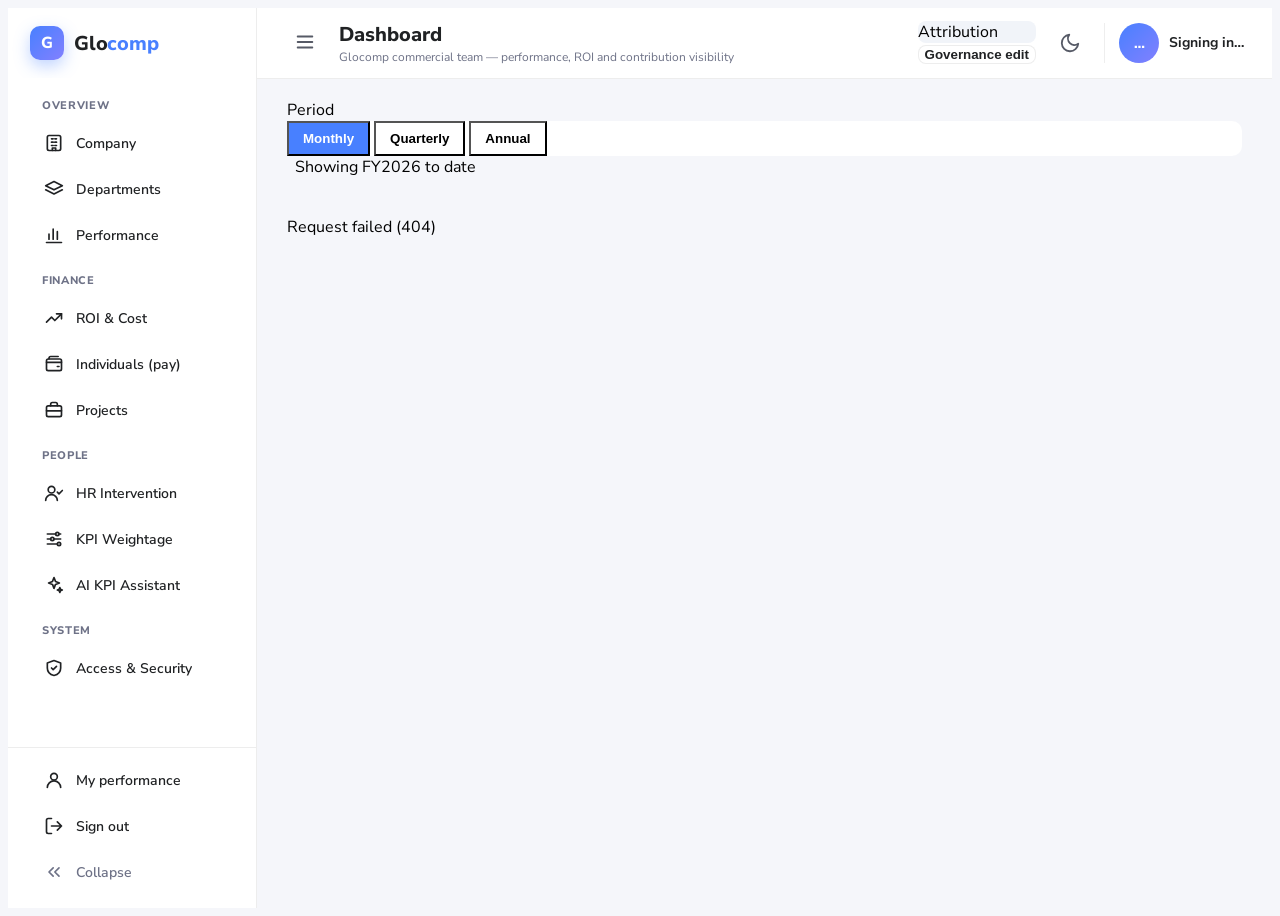
==== commit e255a4cc: "Role-based demo codes, DashStack sidebar UI, move explanations to demo guide - Login: each hierarchy" ====
--- a/index.html
+++ b/index.html
@@ -3,468 +3,65 @@
 <head>
 <meta charset="UTF-8">
 <meta name="viewport" content="width=device-width, initial-scale=1.0">
-<title>Commercial Return Dashboard — Prototype</title>
-<style>
-  :root { color-scheme: light; }
-  * { box-sizing: border-box; }
-  html, body { margin: 0; padding: 0; }
-  body {
-    font-family: system-ui, -apple-system, "Segoe UI", sans-serif;
-    background: var(--page-plane);
-  }
-
-  .viz-root {
-    color-scheme: light;
-    --surface-1:      #fcfcfb;
-    --page-plane:     #f9f9f7;
-    --text-primary:   #0b0b0b;
-    --text-secondary: #52514e;
-    --text-muted:     #898781;
-    --gridline:       #e1e0d9;
-    --baseline:       #c3c2b7;
-    --border:         rgba(11,11,11,0.10);
-    --success-text:   #006300;
-
-    --series-1: #2570cc; /* blue      -> Revenue / Sales dept (darkened slightly from #2a78d6 so it clears 4.5:1 as text, e.g. gov-edit-btn) */
-    --series-2: #eb6834; /* orange    -> NGP / Product Mgmt dept */
-    --series-3: #1baf7a; /* aqua      -> EBITDA / Consulting dept */
-    --series-4: #eda100; /* yellow    -> Sales Support dept */
-    --series-5: #e87ba4; /* magenta   -> Delivery dept */
-
-    --seq-100: #cde2fb; --seq-450: #2a78d6;
-
-    --status-good:     #0ca30c;
-    --status-warning:  #fab219;
-    --status-serious:  #ec835a;
-    --status-critical: #d03b3b;
-
-    background: var(--page-plane);
-    color: var(--text-primary);
-    min-height: 100vh;
-  }
-  .viz-root[data-theme="dark"], .viz-root.theme-dark {
-    color-scheme: dark;
-    --surface-1:      #1a1a19;
-    --page-plane:     #0d0d0d;
-    --text-primary:   #ffffff;
-    --text-secondary: #c3c2b7;
-    --text-muted:     #898781;
-    --gridline:       #2c2c2a;
-    --baseline:       #383835;
-    --border:         rgba(255,255,255,0.10);
-    --success-text:   #0ca30c;
-
-    --series-1: #3987e5;
-    --series-2: #d95926;
-    --series-3: #199e70;
-    --series-4: #c98500;
-    --series-5: #d55181;
-  }
-
-  header.app-header {
-    display: flex; align-items: flex-start; justify-content: space-between;
-    gap: 16px; padding: 24px 28px 16px; max-width: 1240px; margin: 0 auto;
-  }
-  header.app-header h1 { font-size: 20px; margin: 0 0 4px; font-weight: 650; }
-  header.app-header .sub { color: var(--text-secondary); font-size: 13px; margin: 0; }
-  header.app-header .tag {
-    display: inline-block; margin-top: 8px; font-size: 11px; padding: 3px 8px;
-    border-radius: 20px; background: var(--surface-1); border: 1px solid var(--border);
-    color: var(--text-muted);
-  }
-  .theme-toggle {
-    border: 1px solid var(--border); background: var(--surface-1); color: var(--text-secondary);
-    border-radius: 8px; padding: 7px 12px; font-size: 12px; cursor: pointer; white-space: nowrap;
-  }
-  .theme-toggle:hover { color: var(--text-primary); }
-
-  .tabs-row {
-    max-width: 1240px; margin: 0 auto; padding: 0 28px;
-    display: flex; align-items: center; justify-content: space-between; gap: 10px;
-    border-bottom: 1px solid var(--gridline); flex-wrap: wrap;
-  }
-  nav.tabs {
-    display: flex; gap: 4px; flex-wrap: wrap; flex: 1 1 auto; min-width: 0;
-  }
-  nav.tabs button {
-    appearance: none; border: none; background: none; padding: 10px 14px; font-size: 13.5px;
-    font-weight: 550; color: var(--text-secondary); cursor: pointer; border-bottom: 2px solid transparent;
-    margin-bottom: -1px;
-  }
-  nav.tabs button:hover { color: var(--text-primary); }
-  nav.tabs button[aria-selected="true"] { color: var(--text-primary); border-bottom-color: var(--series-1); }
-
-  .filter-row {
-    max-width: 1240px; margin: 0 auto; padding: 14px 28px 0; display: flex;
-    align-items: center; gap: 10px; flex-wrap: wrap;
-  }
-  .filter-row .label { font-size: 12px; color: var(--text-muted); margin-right: 2px; }
-  .seg { display: inline-flex; border: 1px solid var(--border); border-radius: 8px; overflow: hidden; }
-  .seg button {
-    appearance: none; border: none; background: var(--surface-1); color: var(--text-secondary);
-    padding: 6px 12px; font-size: 12.5px; cursor: pointer; border-right: 1px solid var(--border);
-  }
-  .seg button:last-child { border-right: none; }
-  .seg button[aria-pressed="true"] { background: var(--series-1); color: #fff; }
-  .chip {
-    border: 1px solid var(--border); background: var(--surface-1); color: var(--text-secondary);
-    padding: 5px 11px; border-radius: 20px; font-size: 12px; cursor: pointer;
-  }
-  .chip[aria-pressed="true"] { background: var(--text-primary); color: var(--surface-1); border-color: var(--text-primary); }
-
-  main { max-width: 1240px; margin: 0 auto; padding: 18px 28px 60px; }
-  .view[hidden] { display: none; }
-
-  .grid { display: grid; gap: 14px; }
-  .grid.cols-4 { grid-template-columns: repeat(4, 1fr); }
-  .grid.cols-2 { grid-template-columns: 1.4fr 1fr; }
-  .grid.cols-3 { grid-template-columns: repeat(3, 1fr); }
-  @media (max-width: 920px) {
-    .grid.cols-4 { grid-template-columns: repeat(2, 1fr); }
-    .grid.cols-2 { grid-template-columns: 1fr; }
-    .grid.cols-3 { grid-template-columns: 1fr; }
-  }
-
-  .card {
-    background: var(--surface-1); border: 1px solid var(--border); border-radius: 12px;
-    padding: 16px 18px;
-  }
-  .card h3 { font-size: 13.5px; margin: 0 0 2px; font-weight: 650; }
-  .card .card-sub { font-size: 11.5px; color: var(--text-muted); margin: 0 0 12px; }
-  .card-head { display: flex; align-items: baseline; justify-content: space-between; gap: 8px; }
-  .table-toggle {
-    border: none; background: none; color: var(--text-muted); font-size: 11px; cursor: pointer;
-    text-decoration: underline; text-underline-offset: 2px;
-  }
-  .table-toggle:hover { color: var(--text-primary); }
-
-  /* Stat tile */
-  .stat-tile .label { font-size: 12px; color: var(--text-secondary); margin: 0 0 6px; }
-  .stat-tile .value { font-size: 26px; font-weight: 650; font-variant-numeric: proportional-nums; }
-  .stat-tile .delta { font-size: 12px; margin-top: 4px; }
-  .stat-tile .delta.good { color: var(--success-text); }
-  .stat-tile .delta.bad { color: var(--status-critical); }
-  .stat-tile .delta.flat { color: var(--text-muted); }
-
-  /* Legend */
-  .legend { display: flex; gap: 14px; flex-wrap: wrap; margin-bottom: 10px; }
-  .legend .item { display: flex; align-items: center; gap: 6px; font-size: 12px; color: var(--text-secondary); background:none; border:none; cursor:pointer; padding:0; }
-  .legend .swatch { width: 16px; height: 3px; border-radius: 2px; display: inline-block; }
-  .legend .swatch.rect { width: 10px; height: 10px; border-radius: 2px; }
-  .legend .item[data-off="true"] { opacity: .35; }
-
-  svg.chart { width: 100%; height: auto; display: block; overflow: visible; }
-  .axis-label { fill: var(--text-muted); font-size: 10.5px; }
-  .grid-line { stroke: var(--gridline); stroke-width: 1; }
-  .baseline { stroke: var(--baseline); stroke-width: 1; }
-
-  .tooltip {
-    position: fixed; pointer-events: none; z-index: 50; background: var(--surface-1);
-    border: 1px solid var(--border); border-radius: 8px; padding: 8px 10px; font-size: 12px;
-    box-shadow: 0 4px 16px rgba(0,0,0,.14); opacity: 0; transition: opacity .08s ease; min-width: 140px;
-  }
-  .tooltip.show { opacity: 1; }
-  .tooltip .t-title { color: var(--text-secondary); font-size: 11px; margin-bottom: 4px; }
-  .tooltip .t-row { display: flex; align-items: center; gap: 6px; justify-content: space-between; padding: 1px 0; }
-  .tooltip .t-key { display: flex; align-items: center; gap: 5px; color: var(--text-secondary); }
-  .tooltip .t-line { width: 10px; height: 2px; display: inline-block; border-radius: 1px; }
-  .tooltip .t-val { font-weight: 650; color: var(--text-primary); font-variant-numeric: tabular-nums; }
-
-  /* Table */
-  table.data-table { width: 100%; border-collapse: collapse; font-size: 12.5px; }
-  table.data-table th {
-    text-align: left; font-weight: 600; color: var(--text-muted); font-size: 11px;
-    text-transform: uppercase; letter-spacing: .02em; padding: 7px 10px; border-bottom: 1px solid var(--gridline);
-    white-space: nowrap;
-  }
-  table.data-table td { padding: 8px 10px; border-bottom: 1px solid var(--gridline); vertical-align: middle; }
-  table.data-table td.num, table.data-table th.num { text-align: right; font-variant-numeric: tabular-nums; }
-  table.data-table tbody tr:hover { background: rgba(128,128,128,0.06); }
-  table.data-table caption { text-align: left; caption-side: bottom; font-size: 11px; color: var(--text-muted); padding-top: 6px; }
-
-  /* Meter */
-  .meter-wrap { display: flex; align-items: center; gap: 8px; min-width: 130px; }
-  .meter-track { flex: 1; height: 6px; border-radius: 4px; background: var(--gridline); overflow: hidden; }
-  .meter-fill { height: 100%; border-radius: 4px; }
-  .meter-val { font-size: 11.5px; color: var(--text-secondary); font-variant-numeric: tabular-nums; min-width: 34px; text-align: right; }
-
-  /* Badge / status */
-  .badge {
-    display: inline-flex; align-items: center; gap: 5px; font-size: 11px; font-weight: 600;
-    padding: 3px 8px; border-radius: 20px; white-space: nowrap;
-  }
-  .badge.good { color: var(--status-good); background: color-mix(in srgb, var(--status-good) 14%, transparent); }
-  .badge.warning { color: #8a6300; background: color-mix(in srgb, var(--status-warning) 22%, transparent); }
-  .badge.critical { color: var(--status-critical); background: color-mix(in srgb, var(--status-critical) 14%, transparent); }
-  .viz-root[data-theme="dark"] .badge.warning, .viz-root.theme-dark .badge.warning { color: #ffd980; }
-  .badge .dot { width: 7px; height: 7px; border-radius: 50%; }
-  .badge.good .dot { background: var(--status-good); }
-  .badge.warning .dot { background: var(--status-warning); }
-  .badge.critical .dot { background: var(--status-critical); }
-
-  .flag-list { display: flex; flex-direction: column; gap: 10px; }
-  .flag-item { display: flex; gap: 10px; padding: 10px 0; border-bottom: 1px solid var(--gridline); }
-  .flag-item:last-child { border-bottom: none; padding-bottom: 0; }
-  .flag-item .who { font-size: 13px; font-weight: 600; }
-  .flag-item .why { font-size: 12px; color: var(--text-secondary); margin-top: 2px; }
-  .flag-item .action { font-size: 11.5px; color: var(--text-muted); margin-top: 3px; }
-
-  .pay-pill { font-size: 10.5px; padding: 2px 7px; border-radius: 10px; border: 1px solid var(--border); color: var(--text-secondary); white-space: nowrap; }
-
-  .attr-bar { display: flex; height: 22px; border-radius: 5px; overflow: hidden; }
-  .attr-seg { display: flex; align-items: center; justify-content: center; font-size: 10.5px; color: #fff; font-weight: 600; }
-  .attr-legend { display: flex; gap: 12px; flex-wrap: wrap; margin-top: 8px; font-size: 11px; color: var(--text-secondary); }
-  .attr-legend .sw { width: 9px; height: 9px; border-radius: 2px; display: inline-block; margin-right: 5px; }
-
-  .proj-card { border: 1px solid var(--border); border-radius: 10px; padding: 14px 16px; margin-bottom: 12px; }
-  .proj-head { display: flex; align-items: center; justify-content: space-between; gap: 10px; flex-wrap: wrap; margin-bottom: 8px; }
-  .proj-head h4 { margin: 0; font-size: 14px; }
-  .proj-meta { font-size: 11.5px; color: var(--text-muted); }
-  .proj-stats { display: flex; gap: 22px; flex-wrap: wrap; margin: 10px 0; }
-  .proj-stats div .k { font-size: 10.5px; color: var(--text-muted); }
-  .proj-stats div .v { font-size: 14px; font-weight: 650; }
-
-  .method-block { margin-bottom: 22px; }
-  .method-block h3 { font-size: 14px; margin-bottom: 6px; }
-  .method-block p, .method-block li { font-size: 13px; color: var(--text-secondary); line-height: 1.55; }
-  .method-block ul { margin: 6px 0; padding-left: 18px; }
-
-  .callout { border: 1px solid var(--border); border-left: 3px solid var(--text-primary); border-radius: 8px; padding: 12px 14px; margin-bottom: 22px; background: var(--page-plane); }
-  .callout h3 { font-size: 13px; margin: 0 0 6px; }
-  .callout p, .callout li { font-size: 12.5px; color: var(--text-secondary); line-height: 1.55; margin: 4px 0; }
-  .callout ul { margin: 4px 0; padding-left: 18px; }
-  .callout b { color: var(--text-primary); }
-
-  .hr-case-row select, .hr-case-row input[type="text"] {
-    font: inherit; font-size: 12px; padding: 5px 7px; border-radius: 6px; border: 1px solid var(--border);
-    background: var(--surface-1); color: var(--text-primary); width: 100%;
-  }
-  .hr-flag-pill { display: inline-block; font-size: 10.5px; padding: 2px 7px; border-radius: 10px; margin: 1px 3px 1px 0; white-space: nowrap; }
-  .hr-flag-pill.pay-equity { color: var(--status-warning); background: color-mix(in srgb, var(--status-warning) 22%, transparent); }
-  .hr-flag-pill.income-volatility { color: var(--status-critical); background: color-mix(in srgb, var(--status-critical) 14%, transparent); }
-  .hr-flag-pill.performance { color: var(--status-critical); background: color-mix(in srgb, var(--status-critical) 14%, transparent); }
-  .chip.mgmt-approve[aria-pressed="true"] { background: var(--status-good); color: #fff; border-color: var(--status-good); }
-  .chip.mgmt-decline[aria-pressed="true"] { background: var(--text-muted); color: var(--surface-1); border-color: var(--text-muted); }
-
-  /* Manager-facing simple view: plain-language cards, one-click approve/dismiss */
-  .mgr-grid { display: grid; grid-template-columns: repeat(2, 1fr); gap: 12px; }
-  @media (max-width: 760px) { .mgr-grid { grid-template-columns: 1fr; } }
-  .mgr-card { border: 1px solid var(--border); border-radius: 10px; padding: 13px 15px; }
-  .mgr-card-head { display: flex; align-items: flex-start; justify-content: space-between; gap: 10px; }
-  .mgr-card-head .who { font-size: 13.5px; font-weight: 650; }
-  .mgr-card-head .proj-meta { margin-top: 1px; }
-  .mgr-reasons { margin: 9px 0; padding-left: 18px; font-size: 12.5px; color: var(--text-secondary); line-height: 1.5; }
-  .mgr-reasons li { margin-bottom: 2px; }
-  .mgr-actions { display: flex; gap: 8px; align-items: center; margin-top: 4px; }
-  .mgr-approve-btn { border: 1px solid var(--series-1); background: var(--series-1); color: #fff; font-weight: 650; border-radius: 7px; padding: 6px 12px; font-size: 12px; cursor: pointer; }
-  .mgr-dismiss-btn { border: 1px solid var(--border); background: var(--surface-1); color: var(--text-secondary); border-radius: 7px; padding: 6px 12px; font-size: 12px; cursor: pointer; }
-  .mgr-dismiss-btn:hover { color: var(--text-primary); }
-  .mgr-reviewed-note { font-size: 12px; color: var(--text-muted); display: flex; align-items: center; gap: 8px; }
-  .mgr-reconsider-btn { border: none; background: none; color: var(--series-1); font-size: 12px; cursor: pointer; text-decoration: underline; text-underline-offset: 2px; padding: 0; }
-  .formula {
-    font-family: ui-monospace, "SFMono-Regular", Menlo, monospace; font-size: 12.5px;
-    background: var(--page-plane); border: 1px solid var(--border); border-radius: 8px;
-    padding: 10px 12px; margin: 8px 0; color: var(--text-primary);
-  }
-
-  .visually-hidden { position: absolute; width: 1px; height: 1px; overflow: hidden; clip: rect(0 0 0 0); white-space: nowrap; }
-
-  /* ---------------- governance modal ---------------- */
-  .modal-overlay {
-    position: fixed; inset: 0; background: rgba(11,11,11,0.45); z-index: 100;
-    display: flex; align-items: flex-start; justify-content: center; padding: 4vh 16px; overflow-y: auto;
-  }
-  .modal-overlay[hidden] { display: none; }
-  .modal-card {
-    background: var(--surface-1); border-radius: 14px; width: 100%; max-width: 620px;
-    box-shadow: 0 20px 60px rgba(0,0,0,.28); border: 1px solid var(--border);
-    display: flex; flex-direction: column; max-height: 92vh;
-  }
-  .modal-head { display: flex; align-items: flex-start; justify-content: space-between; gap: 12px; padding: 20px 22px 14px; }
-  .modal-head h2 { margin: 0 0 6px; font-size: 17px; color: var(--text-primary); }
-  .modal-sub { margin: 0; font-size: 12px; color: var(--text-secondary); line-height: 1.5; }
-  .modal-close {
-    border: 1px solid var(--border); background: var(--surface-1); color: var(--text-secondary);
-    width: 30px; height: 30px; border-radius: 8px; font-size: 16px; cursor: pointer; flex: none;
-    display: flex; align-items: center; justify-content: center; line-height: 1;
-  }
-  .modal-close:hover { color: var(--text-primary); }
-  .modal-divider { border-top: 1px solid var(--gridline); margin: 0 22px; }
-  .modal-body { padding: 18px 22px 22px; overflow-y: auto; }
-
-  .gov-active-note { font-size: 13px; color: var(--text-secondary); line-height: 1.6; margin: 4px 0 22px; }
-  .gov-version-tag {
-    font-family: ui-monospace, "SFMono-Regular", Menlo, monospace; color: var(--text-primary); background: var(--page-plane);
-    border: 1px solid var(--border); border-radius: 5px; padding: 1px 6px; font-size: 12px;
-  }
-
-  .gov-step { display: flex; gap: 12px; margin-bottom: 6px; }
-  .gov-step .step-num {
-    flex: none; width: 26px; height: 26px; border-radius: 50%; background: var(--page-plane);
-    border: 1px solid var(--border); color: var(--text-secondary); font-size: 12px; font-weight: 700;
-    display: flex; align-items: center; justify-content: center;
-  }
-  .gov-step-title { font-size: 14.5px; font-weight: 650; color: var(--text-primary); margin: 2px 0 2px; }
-  .gov-step-body { flex: 1; min-width: 0; }
-  .gov-step-help { font-size: 11.5px; color: var(--text-muted); margin: 2px 0 12px; }
-
-  .gov-select {
-    width: 100%; appearance: none; border: 1px solid var(--border); background: var(--page-plane);
-    color: var(--text-primary); border-radius: 9px; padding: 10px 34px 10px 12px; font-size: 14px; font-family: inherit;
-    background-image: url("data:image/svg+xml;utf8,<svg xmlns='http://www.w3.org/2000/svg' width='10' height='6'><path d='M0 0l5 6 5-6z' fill='%23898781'/></svg>");
-    background-repeat: no-repeat; background-position: right 12px center;
-  }
-
-  .gov-weight-head { display: grid; grid-template-columns: 1fr 64px 1fr 46px; gap: 10px; font-size: 10.5px; text-transform: uppercase; letter-spacing: .03em; color: var(--text-muted); padding-bottom: 4px; border-bottom: 1px solid var(--gridline); margin-bottom: 4px; }
-  .gov-weight-row { display: grid; grid-template-columns: 1fr 64px 1fr 46px; align-items: center; gap: 10px; padding: 7px 0; }
-  .gov-weight-row .role-name { font-size: 13px; color: var(--text-primary); }
-  .gov-weight-input {
-    width: 100%; border: 1px solid var(--border); background: var(--page-plane); border-radius: 7px;
-    padding: 6px; font-size: 13px; text-align: center; color: var(--text-primary); font-family: inherit;
-  }
-  .gov-share-track { height: 6px; border-radius: 4px; background: var(--gridline); overflow: hidden; }
-  .gov-share-fill { height: 100%; border-radius: 4px; }
-  .gov-share-pct { font-size: 12.5px; color: var(--text-secondary); text-align: right; font-variant-numeric: tabular-nums; }
-
-  .gov-breakdown { background: var(--page-plane); border: 1px solid var(--border); border-radius: 10px; padding: 12px 14px; margin: 14px 0 18px; }
-  .gov-breakdown-title { font-size: 11.5px; color: var(--text-muted); margin: 0 0 8px; }
-  .gov-bd-row { display: flex; align-items: center; justify-content: space-between; padding: 5px 0; font-size: 13px; }
-  .gov-bd-row .amt { font-weight: 650; color: var(--text-primary); font-variant-numeric: tabular-nums; }
-  .gov-bd-row .delta { font-size: 11.5px; min-width: 70px; text-align: right; font-variant-numeric: tabular-nums; }
-  .gov-bd-row .delta.up { color: var(--status-good); }
-  .gov-bd-row .delta.down { color: var(--status-critical); }
-  .gov-bd-row .delta.flat { color: var(--text-muted); }
-
-  .gov-radio-card {
-    border: 1px solid var(--border); border-radius: 10px; padding: 11px 14px; margin-bottom: 8px; cursor: pointer;
-    display: flex; gap: 10px; align-items: flex-start;
-  }
-  .gov-radio-card.selected { background: color-mix(in srgb, var(--series-1) 10%, var(--surface-1)); border-color: var(--series-1); }
-  .gov-radio-card input { margin-top: 3px; }
-  .gov-radio-card .rt { font-size: 13.5px; font-weight: 600; color: var(--text-primary); }
-  .gov-radio-card .rs { font-size: 11.5px; color: var(--text-muted); margin-top: 1px; }
-
-  .gov-reason-label { font-size: 13px; font-weight: 600; color: var(--text-primary); margin: 16px 0 6px; }
-  .gov-reason {
-    width: 100%; border: 1px solid var(--border); background: var(--page-plane); border-radius: 9px;
-    padding: 9px 11px; font-size: 13px; font-family: inherit; color: var(--text-primary); resize: vertical; min-height: 52px;
-  }
-
-  .gov-checklist { margin: 18px 0 14px; display: flex; flex-direction: column; gap: 7px; }
-  .gov-check-row { display: flex; align-items: flex-start; gap: 8px; font-size: 12.5px; }
-  .gov-check-icon { flex: none; width: 16px; height: 16px; display: flex; align-items: center; justify-content: center; margin-top: 1px; }
-  .gov-check-row.pass { color: var(--text-secondary); }
-  .gov-check-row.pass .gov-check-icon { color: var(--status-good); }
-  .gov-check-row.pending { color: var(--text-muted); }
-  .gov-check-row.pending .gov-check-icon { color: var(--text-muted); }
-  .gov-check-row.fail { color: var(--status-critical); }
-  .gov-check-row.fail .gov-check-icon { color: var(--status-critical); }
-
-  .gov-register-btn { width: 100%; border: none; border-radius: 10px; padding: 13px; font-size: 14px; font-weight: 650; cursor: pointer; margin-top: 4px; }
-  .gov-register-btn.enabled { background: var(--series-1); color: #fff; }
-  .gov-register-btn.disabled { background: var(--gridline); color: var(--text-muted); cursor: not-allowed; }
-
-  .gov-success {
-    background: color-mix(in srgb, var(--status-good) 12%, var(--surface-1)); border: 1px solid var(--status-good);
-    color: var(--text-primary); border-radius: 9px; padding: 10px 13px; font-size: 12.5px; margin-bottom: 16px;
-  }
-
-  .gov-history { margin-top: 20px; border-top: 1px solid var(--gridline); padding-top: 14px; }
-  .gov-history-title { font-size: 11.5px; color: var(--text-muted); text-transform: uppercase; letter-spacing: .03em; margin: 0 0 8px; }
-  .gov-hist-row { display: flex; align-items: center; justify-content: space-between; padding: 7px 0; border-bottom: 1px solid var(--gridline); font-size: 12.5px; gap: 10px; }
-  .gov-hist-row:last-child { border-bottom: none; }
-  .gov-hist-left { display: flex; align-items: center; gap: 8px; min-width: 0; }
-  .gov-hist-reason { color: var(--text-muted); overflow: hidden; text-overflow: ellipsis; white-space: nowrap; }
-  .gov-hist-tag { flex: none; font-size: 10px; font-weight: 700; padding: 2px 7px; border-radius: 20px; text-transform: uppercase; letter-spacing: .02em; }
-  .gov-hist-tag.active { background: color-mix(in srgb, var(--status-good) 16%, transparent); color: var(--status-good); }
-  .gov-hist-tag.upcoming { background: color-mix(in srgb, var(--series-1) 16%, transparent); color: var(--series-1); }
-  .gov-hist-tag.superseded { background: var(--gridline); color: var(--text-muted); }
-  .gov-hist-tag.pending { background: color-mix(in srgb, var(--status-warning) 22%, transparent); color: #8a6300; }
-  .viz-root[data-theme="dark"] .gov-hist-tag.pending, .viz-root.theme-dark .gov-hist-tag.pending { color: #ffd980; }
-  .gov-hist-approvals { font-size: 11.5px; color: var(--text-secondary); margin: 4px 0 8px; padding-left: 2px; }
-  .gov-approve-btn {
-    border: 1px solid var(--border); background: var(--surface-1); color: var(--text-primary); font-weight: 600;
-    border-radius: 6px; padding: 3px 9px; font-size: 11px; cursor: pointer; margin: 2px 6px 2px 0;
-  }
-  .gov-approve-btn:hover { background: var(--page-plane); }
-  .gov-approve-btn.done { color: var(--status-good); border-color: var(--status-good); cursor: default; }
-
-  .gov-whatif-note { font-size: 11.5px; color: var(--text-muted); margin: 2px 0 10px; line-height: 1.5; }
-  .gov-whatif-row { display: grid; grid-template-columns: 1fr 1fr 1fr 1fr; gap: 8px; align-items: center; padding: 6px 0; border-bottom: 1px solid var(--gridline); font-size: 12.5px; }
-  .gov-whatif-row:last-child { border-bottom: none; }
-  .gov-whatif-head { font-size: 10.5px; text-transform: uppercase; letter-spacing: .03em; color: var(--text-muted); border-bottom: 1px solid var(--gridline); padding-bottom: 4px; }
-  .gov-whatif-row .amt { text-align: right; font-variant-numeric: tabular-nums; }
-  .gov-whatif-row .delta { text-align: right; font-variant-numeric: tabular-nums; }
-  .gov-whatif-row .delta.up { color: var(--status-good); }
-  .gov-whatif-row .delta.down { color: var(--status-critical); }
-  .gov-whatif-row .delta.flat { color: var(--text-muted); }
-
-  .gov-audit { margin-top: 18px; border-top: 1px solid var(--gridline); padding-top: 12px; }
-  .gov-audit-title { font-size: 11.5px; color: var(--text-muted); text-transform: uppercase; letter-spacing: .03em; margin: 0 0 8px; }
-  .gov-audit-row { font-size: 11.5px; color: var(--text-secondary); padding: 3px 0; display: flex; gap: 8px; }
-  .gov-audit-row .ts { color: var(--text-muted); font-variant-numeric: tabular-nums; flex: none; }
-
-  .gov-edit-btn {
-    border: 1px solid var(--border); background: var(--surface-1); color: var(--series-1); font-weight: 600;
-    border-radius: 7px; padding: 5px 11px; font-size: 12px; cursor: pointer; white-space: nowrap;
-  }
-  .gov-edit-btn:hover { background: var(--page-plane); }
-
-  .header-controls { display: flex; align-items: center; gap: 10px; }
-
-  .gov-header-badge {
-    display: inline-flex; align-items: center; gap: 6px; font-size: 12px; color: var(--text-secondary);
-    border: 1px solid var(--border); background: var(--surface-1); padding: 6px 10px; border-radius: 8px; white-space: nowrap;
-  }
-  .gov-header-badge .dot { width: 7px; height: 7px; border-radius: 50%; background: var(--status-good); flex: none; }
-  .gov-header-btn {
-    border: 1px solid var(--border); background: var(--surface-1); color: var(--text-primary); font-weight: 600;
-    border-radius: 8px; padding: 7px 13px; font-size: 12.5px; cursor: pointer; white-space: nowrap;
-  }
-  .gov-header-btn:hover { background: var(--page-plane); }
-  #govToolbar { display: flex; align-items: center; gap: 10px; flex: none; padding: 6px 0; }
-  @media (max-width: 920px) { #govToolbar { width: 100%; order: 99; padding: 0 0 8px; } }
-</style>
+<title>Dashboard — Glocomp</title>
+<link rel="stylesheet" href="assets/base.css">
+<link rel="stylesheet" href="assets/gc.css">
+<link rel="stylesheet" href="assets/dashstack.css">
+<link rel="preconnect" href="https://fonts.googleapis.com">
+<link rel="preconnect" href="https://fonts.gstatic.com" crossorigin>
+<link rel="stylesheet" href="https://fonts.googleapis.com/css2?family=Nunito+Sans:wght@400;600;700;800&display=swap">
 </head>
 <body>
-<div class="viz-root" id="root">
-
-  <header class="app-header">
-    <div>
-      <h1>Commercial Return Dashboard</h1>
-      <p class="sub">Meridian Tech Solutions (illustrative) — revenue-to-collection performance, cost coverage &amp; shared-contribution attribution</p>
-      <span class="tag">Illustrative data · DXP Stage 2 prototype</span>
+<div class="viz-root app-shell" id="root">
+
+  <aside class="sidebar" id="sidebar" aria-label="Main navigation">
+    <div class="sb-brand"><span class="sb-logo">G</span><span class="sb-name">Glo<b>comp</b></span></div>
+    <nav class="tabs sb-nav" role="tablist" aria-label="Dashboard views" aria-orientation="vertical">
+      <span class="sb-indicator" aria-hidden="true"></span>
+      <div class="sb-group">Overview</div>
+      <button role="tab" aria-selected="false" data-view="company"><i class="sb-ico" data-icon="company"></i><span class="sb-label">Company</span></button>
+      <button role="tab" aria-selected="false" data-view="departments"><i class="sb-ico" data-icon="departments"></i><span class="sb-label">Departments</span></button>
+      <button role="tab" aria-selected="false" data-view="performance"><i class="sb-ico" data-icon="performance"></i><span class="sb-label">Performance</span></button>
+      <div class="sb-group">Finance</div>
+      <button role="tab" aria-selected="false" data-view="roi"><i class="sb-ico" data-icon="roi"></i><span class="sb-label">ROI &amp; Cost</span></button>
+      <button role="tab" aria-selected="false" data-view="individuals"><i class="sb-ico" data-icon="individuals"></i><span class="sb-label">Individuals (pay)</span></button>
+      <button role="tab" aria-selected="false" data-view="projects"><i class="sb-ico" data-icon="projects"></i><span class="sb-label">Projects</span></button>
+      <div class="sb-group">People</div>
+      <button role="tab" aria-selected="false" data-view="hr"><i class="sb-ico" data-icon="hr"></i><span class="sb-label">HR Intervention</span></button>
+      <button role="tab" aria-selected="false" data-view="weights"><i class="sb-ico" data-icon="weights"></i><span class="sb-label">KPI Weightage</span></button>
+      <button role="tab" aria-selected="false" data-view="ai_kpi"><i class="sb-ico" data-icon="ai_kpi"></i><span class="sb-label">AI KPI Assistant</span></button>
+      <div class="sb-group">System</div>
+      <button role="tab" aria-selected="false" data-view="access"><i class="sb-ico" data-icon="access"></i><span class="sb-label">Access &amp; Security</span></button>
+    </nav>
+    <div class="sb-footer">
+      <a class="sb-link" id="toEmployeeLink" href="/employee" hidden><i class="sb-ico" data-icon="me"></i><span class="sb-label">My performance</span></a>
+      <button class="sb-link" id="logoutBtn" type="button"><i class="sb-ico" data-icon="logout"></i><span class="sb-label">Sign out</span></button>
+      <button class="sb-link sb-collapse" id="sbCollapse" type="button"><i class="sb-ico" data-icon="collapse"></i><span class="sb-label">Collapse</span></button>
     </div>
-    <div class="header-controls">
-      <a class="gov-header-btn" id="toEmployeeLink" href="employee-dashboard.html" target="_blank" rel="noopener" style="text-decoration:none;">Employee dashboard →</a>
-      <button class="theme-toggle" id="themeToggle" type="button">Switch to dark</button>
+  </aside>
+  <div class="sb-backdrop"></div>
+
+  <div class="app-main">
+    <header class="topbar">
+      <button class="icon-btn" id="sbToggle" type="button" aria-label="Toggle navigation" aria-controls="sidebar" aria-expanded="true"><i data-icon="menu"></i></button>
+      <div class="tb-title"><h1 id="pageTitle">Dashboard</h1><p id="scopeLine">Glocomp commercial team — performance, ROI and contribution visibility</p></div>
+      <div id="govToolbar" class="row" style="flex-wrap:nowrap;">
+        <div class="gov-header-badge" id="govHeaderBadge"><span class="dot"></span>Attribution <span class="gov-version-tag" id="govHeaderVersionTag"></span></div>
+        <button class="gov-header-btn" id="govHeaderEditBtn" type="button">Governance edit</button>
+      </div>
+      <button class="icon-btn" id="themeToggle" type="button" aria-label="Switch to dark mode"><i data-icon="moon"></i></button>
+      <div class="tb-profile" id="userChip"><span class="tb-avatar">…</span><span class="tb-who"><b>Signing in…</b><span></span></span></div>
+    </header>
+
+    <div class="filter-row" id="periodFilterRow">
+      <span class="label">Period</span>
+      <div class="seg" role="group" aria-label="Time period">
+        <button data-period="monthly" aria-pressed="true">Monthly</button>
+        <button data-period="quarterly" aria-pressed="false">Quarterly</button>
+        <button data-period="annual" aria-pressed="false">Annual</button>
+      </div>
+      <span class="label" style="margin-left:8px;">Showing FY2026 to date</span>
     </div>
-  </header>
-
-  <div class="tabs-row">
-    <nav class="tabs" role="tablist" aria-label="Dashboard views">
-      <button role="tab" aria-selected="true" data-view="company">Company</button>
-      <button role="tab" aria-selected="false" data-view="departments">Departments</button>
-      <button role="tab" aria-selected="false" data-view="individuals">Individuals</button>
-      <button role="tab" aria-selected="false" data-view="hr">HR Intervention</button>
-      <button role="tab" aria-selected="false" data-view="projects">Projects (project-based view)</button>
-      <button role="tab" aria-selected="false" data-view="methodology">Methodology</button>
-    </nav>
-    <div id="govToolbar">
-      <div class="gov-header-badge" id="govHeaderBadge"><span class="dot"></span>Attribution <span class="gov-version-tag" id="govHeaderVersionTag"></span></div>
-      <button class="gov-header-btn" id="govHeaderEditBtn" type="button">Governance edit</button>
-    </div>
-  </div>
-
-  <div class="filter-row" id="periodFilterRow">
-    <span class="label">Period</span>
-    <div class="seg" role="group" aria-label="Time period">
-      <button data-period="monthly" aria-pressed="true">Monthly</button>
-      <button data-period="quarterly" aria-pressed="false">Quarterly</button>
-      <button data-period="annual" aria-pressed="false">Annual</button>
-    </div>
-    <span class="label" style="margin-left:8px;">Showing FY2026 to date</span>
-  </div>
 
   <main>
     <!-- COMPANY VIEW -->
@@ -523,11 +120,11 @@
 
     <!-- DEPARTMENTS VIEW -->
     <section class="view" id="view-departments" hidden>
-      <div class="card" style="margin-bottom:14px;">
+      <div class="card" style="margin-bottom:14px;" id="deptChartCard">
         <div class="card-head">
           <div>
             <h3>Attributed NGP vs. employment cost, by department</h3>
-            <p class="card-sub">FY2026 · attribution per the shared-contribution matrix (see Methodology)</p>
+            <p class="card-sub">FY2026 · attribution per the shared-contribution matrix</p>
           </div>
           <button class="table-toggle" data-target="deptTable">View as table</button>
         </div>
@@ -563,8 +160,8 @@
       <div class="card">
         <div class="card-head">
           <div>
-            <h3>Individual compensation records</h3>
-            <p class="card-sub">All 64 commercial staff, from the Glocomp employee roster · base salary, variable pay and OTE are real; HR flags are computed live from these figures; KPI achievement is a simulated score (no real actuals supplied) — see Methodology, section 3 and section 9</p>
+            <h3>Individual compensation records <span class="level-pill">Director only</span></h3>
+            <p class="card-sub">All 64 commercial staff (fictional names; pay structure and amounts from the supplied roster) · KPI score uses each person's current weightage · ROI on the full quarterly cost base · pay-equity and income-volatility flags are HR-sensitive and only shown at this level. Click a name for the scorecard.</p>
           </div>
           <input type="text" id="indivSearch" placeholder="Search name or role…" style="font:inherit;font-size:12.5px;padding:7px 10px;border-radius:8px;border:1px solid var(--border);background:var(--page-plane);color:var(--text-primary);min-width:200px;">
         </div>
@@ -580,8 +177,8 @@
       <div class="filter-row" style="padding:0 0 12px;">
         <span class="label">View</span>
         <div class="seg" role="group" aria-label="HR tab view mode" id="hrViewModeSeg">
-          <button type="button" data-hrmode="simple" aria-pressed="true">Simple (for managers)</button>
-          <button type="button" data-hrmode="detail" aria-pressed="false">Detailed (for HR)</button>
+          <button type="button" data-hrmode="simple" aria-pressed="true">Case cards (for managers)</button>
+          <button type="button" data-hrmode="detail" aria-pressed="false">Tracker (for HR)</button>
         </div>
       </div>
 
@@ -590,30 +187,46 @@
       <div class="card" style="margin-bottom:14px;">
         <div class="card-head">
           <div>
-            <h3 id="hrCardTitle">Employees who may need a look</h3>
-            <p class="card-sub" id="hrCardSub">Plain-language summary, for approving whether HR should follow up — no percentages or statistics to interpret</p>
+            <h3 id="hrCardTitle">Performance gaps that need a decision</h3>
+            <p class="card-sub" id="hrCardSub"></p>
           </div>
           <div style="display:flex;gap:8px;flex-wrap:wrap;align-items:center;">
             <button type="button" class="chip" id="hrExportBtn">Download case log (CSV)</button>
-            <label class="chip" style="cursor:pointer;">Import case log (CSV)<input type="file" id="hrImportInput" accept=".csv" style="display:none;"></label>
-            <span id="hrImportStatus" style="font-size:11.5px;color:var(--text-muted);"></span>
           </div>
         </div>
-        <p class="card-sub" style="margin:-6px 0 12px;">This build can't reach a backend, and browser storage isn't available where this dashboard is hosted — so CSV export/import is the persistence mechanism: download before you close the tab, import to pick back up later or hand off to a colleague.</p>
-        <div id="hrManagerCards"></div>
+        <div id="hrManagerCards"><p class="loading">Loading cases…</p></div>
         <div id="hrDetailWrap" hidden style="overflow-x:auto;">
           <table class="data-table" id="hrCaseTable"></table>
         </div>
       </div>
 
-      <div class="callout">
-        <h3>What this tab can and can't do yet</h3>
-        <p><b>Two ways to look at the same list:</b> "Simple (for managers)" turns each flag into a plain sentence with a recommended next step and an escalation control — no statistics to interpret. "Detailed (for HR)" shows the same people with the full pay-band graphic and an editable stage/owner/notes case tracker. Either view can open the full detailed report, or export/import the same CSV.</p>
-        <p><b>Escalation path, not a one-shot label:</b> a case moves Flagged → department manager → senior manager → executive review, where the decision is to continue the intervention or end employment. The suggested starting stage is driven by how many consecutive quarters the issue has shown up — every stage move is still a manual action, never automatic.</p>
-        <p><b>Real, from the data provided:</b> pay-equity outliers (base salary materially below the role median) and income-volatility exposure (commission staff heavily dependent on variable pay) — both computed directly from the real compensation columns.</p>
-        <p><b>Estimated, clearly labeled:</b> the "Performance" flag, the financial/non-financial breakdown in the detailed report, and "quarters flagged" all come from the same simulated KPI score used elsewhere in this dashboard (see Methodology, section 10) — no real order logs, SLA timers, survey ratings, timesheets or quarterly history were in the dataset, so this demonstrates that a performance signal can drive real recommendations and an escalation path, not that it measures anyone's actual work yet.</p>
-        <p><b>Would need more data for a Phase 2:</b> attrition/retention risk scoring (needs tenure and exit history), engagement or manager-relationship signals (needs survey or 1:1 data), workload/burnout indicators (needs hours or ticket-volume data), the real actuals and real quarterly history behind the Performance flag, and a real backend for the case tracker with approvals and notifications (needs a server and, likely, HRIS write-back — this prototype's tracker is in-memory, exportable to CSV so work isn't lost between sessions).</p>
-      </div>
+      <div class="card" style="margin-bottom:14px;"><h3>Team engagement themes</h3><p class="card-sub">Synthetic pulse survey, aggregated for everyone in your scope (n ≥ 5) — context for whether a gap is individual or environmental</p><div id="hrThemes"></div></div>
+
+    </section>
+
+    <!-- PERFORMANCE VIEW -->
+    <section class="view" id="view-performance" hidden>
+      <div id="perfContent"><p class="loading">Loading scorecards…</p></div>
+    </section>
+
+    <!-- ROI & COST VIEW -->
+    <section class="view" id="view-roi" hidden>
+      <div id="roiContent"><p class="loading">Loading ROI…</p></div>
+    </section>
+
+    <!-- KPI WEIGHTAGE VIEW -->
+    <section class="view" id="view-weights" hidden>
+      <div id="weightsContent"><p class="loading">Loading weightage configuration…</p></div>
+    </section>
+
+    <!-- AI KPI ASSISTANT VIEW -->
+    <section class="view" id="view-ai_kpi" hidden>
+      <div id="aiContent"><p class="loading">Loading team…</p></div>
+    </section>
+
+    <!-- ACCESS & SECURITY VIEW -->
+    <section class="view" id="view-access" hidden>
+      <div id="accessContent"><p class="loading">Loading…</p></div>
     </section>
 
     <!-- PROJECTS VIEW -->
@@ -621,123 +234,8 @@
       <p class="card-sub" style="margin:0 0 12px;">Project-based view — commercial return per project, with the shared-contribution split across functions that touched it</p>
       <div id="projectList"></div>
     </section>
-
-    <!-- METHODOLOGY VIEW -->
-    <section class="view" id="view-methodology" hidden>
-      <div class="callout">
-        <h3>What's real vs. illustrative in this build</h3>
-        <p><b>Two separate dashboards, not one app with a role switch:</b> this page is the employer/management dashboard (Company, Departments, Individuals, HR Intervention, Projects, Governance, Methodology). An employee's own view — their comp, overall and detailed performance score, attributed deal pool and peer pay band — lives on its own standalone page, linked from "Employee dashboard →" in the header above, so it can be opened, shared and demoed independently of this one.</p>
-        <p><b>Real, from Glocomp_Employee_Data.xlsx:</b> the 64-person headcount and department split in the Individuals and HR Intervention tabs; every base salary, bonus/commission amount, OTE and pay structure shown; the non-financial KPI formulas in section 3 below; the pay-equity and income-volatility flags (section 8, section 9).</p>
-        <p><b>Simulated, clearly labeled wherever it appears:</b> every "KPI achievement" badge and the "(sim.)" figures behind it (section 10) — no real operational actuals (order logs, SLA timers, survey ratings, timesheets) were supplied, so these are deterministic mock scores standing in for the real formulas in section 3, not measurements of any person's actual performance.</p>
-        <p><b>Illustrative, pending real deal-level financials:</b> revenue, NGP, EBITDA, collections, the department cost/coverage figures and margin waterfall on the Company, Departments and Projects tabs, the attribution-governance mechanics in section 6, and the attributed deal pool on the separate employee dashboard — the department headcounts driving them already match the real roster, but no deal-level revenue or cost data was provided to replace the financial model itself.</p>
-      </div>
-
-      <div class="method-block">
-        <h3>1. One cascade, four checkpoints</h3>
-        <p>Every deal and every period is tracked through the same four checkpoints, so "performance" always means the same thing company-wide:</p>
-        <div class="formula">Revenue booked → less direct cost of sale → Net Gross Profit (NGP) → less allocated opex → EBITDA → Collections (cash actually received)</div>
-        <p>NGP is used for attribution below the company level because it is directly traceable to a deal. EBITDA already has shared overhead baked in, so it is only meaningful once things are rolled up to department or company level. Collections is tracked as its own lens — profitable revenue that isn't collected isn't a return yet.</p>
-      </div>
-
-      <div class="method-block">
-        <h3>2. Role-based KPI templates</h3>
-        <p>Each role has an approved KPI template — a fixed set of weighted measures agreed with the function head. Actuals are scored against target per measure, then combined into one weighted achievement percentage per person, per period. This is what "KPI achievement" means everywhere in this dashboard. The mix behind that one number is different per function — only Sales is scored mostly on revenue; functions that don't carry a quota are weighted mostly on non-financial measures instead:</p>
-        <table class="data-table">
-          <thead><tr><th>Role</th><th>Basis</th><th>Measures &amp; weights</th><th>Why</th></tr></thead>
-          <tbody>
-            <tr><td>Sales</td><td>Mostly financial</td><td>Revenue 40% · NGP 30% · Collections 20% · Non-financial 10%</td><td>Quota-carrying and closest to the money</td></tr>
-            <tr><td>Product Management</td><td>Mixed</td><td>Attributed NGP 35% · Deal-support win rate 25% · Roadmap delivery on time 20% · Sales-enablement response SLA 20%</td><td>Influences deals without owning them</td></tr>
-            <tr><td>Consulting</td><td>Mostly non-financial</td><td>Scoping accuracy 30% · Utilisation rate 25% · Delivery quality score 25% · On-time scoping turnaround 20%</td><td>No sales quota — measured on whether estimates and delivery hold up</td></tr>
-            <tr><td>Sales Support</td><td>Mostly non-financial</td><td>Turnaround SLA 30% · Order/contract accuracy 30% · Renewal admin completion 20% · Internal CSAT 20%</td><td>Operational backbone — speed and accuracy, not revenue they don't generate</td></tr>
-            <tr><td>Delivery</td><td>Mixed</td><td>Project margin 30% · On-time delivery rate 25% · Client satisfaction/quality score 25% · Collections/DSO influence 20%</td><td>Owns post-close execution — margin and collections matter, but so does quality and timeliness</td></tr>
-          </tbody>
-        </table>
-        <p class="card-sub" style="margin-top:8px;">All weights are illustrative — the real numbers would be agreed with each function head before rollout, same as the deal-type attribution templates in section 6.</p>
-      </div>
-
-      <div class="method-block">
-        <h3>3. Real non-financial KPI definitions (Glocomp)</h3>
-        <p>These formulas are not illustrative — they were supplied by Glocomp as the actual non-financial measures each function is scored on, and they are the real-world version of the "non-financial" weights shown as illustrative percentages in section 2 above.</p>
-        <table class="data-table">
-          <thead><tr><th>Department</th><th>Measure</th><th>Formula</th></tr></thead>
-          <tbody>
-            <tr><td>Sales</td><td>Customer Retention</td><td>(Existing customers − New customer losses) ÷ Starting customers</td></tr>
-            <tr><td rowspan="2">Sales Support</td><td>Order Accuracy</td><td>Orders without error ÷ Total orders</td></tr>
-            <tr><td>Renewal Admin Completion</td><td>Renewals finalised before deadline ÷ Total renewals due</td></tr>
-            <tr><td rowspan="2">Product Management</td><td>Deal Support Win Rate</td><td>Supported deals won ÷ Total supported deals</td></tr>
-            <tr><td>SLA Compliance</td><td>Requests resolved within SLA ÷ Total requests</td></tr>
-            <tr><td rowspan="2">Product Delivery</td><td>Customer CSAT</td><td>Sum of survey ratings ÷ Maximum possible rating</td></tr>
-            <tr><td>On-time Delivery</td><td>Delivered on time ÷ Total delivered</td></tr>
-            <tr><td>Consulting</td><td>Utilisation Rate</td><td>Chargeable hours ÷ Total working hours</td></tr>
-          </tbody>
-        </table>
-        <p class="card-sub" style="margin-top:8px;">Actuals for these formulas (order counts, SLA logs, survey ratings, timesheets) were not part of the uploaded dataset, so no computed scores are shown yet — wiring these up is the most direct "Phase 2" step, since the definitions themselves are already agreed.</p>
-      </div>
-
-      <div class="method-block">
-        <h3>4. Cost coverage ratio</h3>
-        <p>Answers "is this contribution worth what we're paying for it?" — at whichever level you're looking at.</p>
-        <div class="formula">Cost Coverage Ratio = Commercial Contribution ÷ Total Employment Cost
-(Total Employment Cost = salary + commission/incentive paid + benefits + training + entertainment)</div>
-        <p>Company level uses EBITDA as the contribution figure (post-overhead, the real bottom line). Department and individual level use attributed NGP, since that is what the attribution matrix can fairly split. Thresholds: <b>below 1.0×</b> for two consecutive periods is flagged for review; 1.0–1.5× is acceptable; above 1.5× is healthy.</p>
-      </div>
-
-      <div class="method-block">
-        <h3>5. Shared-contribution attribution (no double counting)</h3>
-        <p>Every deal or project's NGP is treated as a fixed pool worth exactly 100%. Before any deal closes, function heads agree a standard attribution template per deal type (new logo, renewal/upsell, project delivery, etc.) — e.g. a standard new-logo deal splits Sales 55% / Sales Support 30% / Product Management 10% / Consulting 5%. The template is applied automatically by deal type at close, not negotiated per deal, which is what prevents both double counting (the pool never exceeds 100%) and gaming (nobody argues their percentage after the fact). Each function's dashboard only ever shows its attributed share.</p>
-      </div>
-
-      <div class="method-block">
-        <h3>6. Attribution governance</h3>
-        <p>The templates above aren't a static config file — they're versioned. A change is <b>forward-dated only</b>: it registers a new version that governs deals closing from a future quarter, and it can never rewrite the split a deal already closed under (Rulebook §8.3). Any change that would cut a function's share below what it currently gets needs sign-off before it can register — cutting someone's share isn't a quiet save. Registering a new version is an <b>employer/admin setting</b> — visible to everyone, editable only in "Employer" view (see the toggle top-right, and the "Governance edit" control next to the tabs).</p>
-        <table class="data-table" id="govTable"></table>
-      </div>
-
-      <div class="method-block">
-        <h3>7. Bonus vs. commission/incentive employees</h3>
-        <p>The dashboard tags every employee's pay structure and reads them differently: <b>bonus-based</b> employees are measured purely on weighted KPI achievement, which drives a bonus multiplier; <b>commission/incentive-based</b> employees are paid on a formula against commission-eligible revenue/NGP, but their KPI achievement is still tracked for visibility and coaching, it just isn't what determines their pay.</p>
-      </div>
-
-      <div class="method-block">
-        <h3>8. What gets auto-flagged</h3>
-        <ul>
-          <li>Cost coverage ratio below 1.0× for two consecutive periods (illustrative model)</li>
-          <li>KPI achievement below 70% (individual) for two consecutive periods (illustrative model, pending section 3 actuals)</li>
-          <li>Collections lag beyond the 60-day DSO threshold (illustrative model)</li>
-          <li>Project margin below target with collections also lagging (illustrative model)</li>
-          <li><b>Pay equity</b> — base salary more than 10% below the role median (real data, live on the Individuals and HR Intervention tabs)</li>
-          <li><b>Income volatility</b> — commission staff with over 35% of OTE in variable pay (real data, live on the Individuals and HR Intervention tabs)</li>
-          <li><b>Performance</b> — simulated KPI achievement below 70% (same figure as section 10; live on the HR Intervention tab only, feeding the management approval cards there)</li>
-        </ul>
-      </div>
-
-      <div class="method-block">
-        <h3>9. HR intervention workflow</h3>
-        <p>The HR Intervention tab is the one part of this dashboard built directly from the client's ask for "HR intervention" features. It has two views of the same flagged list, switchable at the top of the tab:</p>
-        <ul>
-          <li><b>Simple (for managers)</b> — each flagged employee is a card with plain-language reasons ("paid about 12% less than others in the same role," not a percentile chart), a recommended next step (which specific measure to address, drawn from the financial and non-financial breakdown), and the case's current escalation stage — never just a good/bad label.</li>
-          <li><b>Detailed (for HR)</b> — the same people, with the full pay-band graphic (P25/median/P75), the underlying flag detail, and an editable escalation Stage, Owner and Notes field.</li>
-        </ul>
-        <p>Either view can open a full <b>detailed report</b> per person (a modal, in place of a separate window) breaking the case down into its financial component, its named non-financial measure with actual vs. target, pay context where relevant, and a full list of recommendations.</p>
-        <p><b>Escalation path:</b> Flagged → with department manager → with senior manager → executive review, where the final call is to continue the intervention or end employment. The starting stage is suggested from a simulated "quarters flagged" count (matching the real-world idea that a one-off dip stays with the department manager, but something recurring for 3-4 quarters should reach senior management or executives) — every move up or down the path, and the final continue/terminate/resolved decision, is a manual action taken from the card or the report.</p>
-        <p>Three checks feed the flagged list:</p>
-        <ul>
-          <li><b>Pay equity check</b> (real data) — for any role with more than one person, flags anyone whose base salary sits over 10% below that role's median. Ten of 64 employees currently clear this line.</li>
-          <li><b>Income volatility check</b> (real data) — for commission-paid staff, flags anyone whose variable pay exceeds 35% of their OTE, since a bad quarter hits their take-home hard. Ten of 24 commission-paid employees currently clear this line.</li>
-          <li><b>Performance check</b> (simulated — see section 10) — flags anyone whose simulated KPI achievement sits below 70%, and is what drives the financial/non-financial recommendation in the detailed report; it is not a real measurement yet, and the report says so.</li>
-        </ul>
-        <p class="card-sub" style="margin-top:8px;">Deliberately not included in this tab: no coaching flag or termination-risk score beyond the disclosed simulated KPI check above is attached to any named employee, because no real tenure or engagement data was supplied. See the callout at the top of this tab for what a fuller build would need. The case tracker itself is in-memory for this session — CSV export/import (including each person's escalation stage, final decision, and estimated quarters flagged) is how work carries over between sessions or gets handed to a colleague.</p>
-      </div>
-
-      <div class="method-block">
-        <h3>10. Simulated KPI achievement (Individuals, Departments, employee dashboard)</h3>
-        <p>The "KPI achievement" badges on the Individuals and Departments tabs, and on the separate employee dashboard, turn the section 3 formulas into a number, so they demonstrate the calculation instead of staying purely descriptive. Because no real actuals for those formulas were in the dataset, the figures are a deterministic simulation — the same seed always produces the same number for a given person, so results don't shuffle on every reload, but they are not a measurement of anyone's real performance.</p>
-        <div class="formula">KPI Achievement (sim.) = financial-share × simulated financial score + (1 − financial-share) × simulated score against the section-3 formula</div>
-        <p>The financial share per department matches the illustrative weights in section 2 (e.g. Sales 90% financial, Consulting 0%, Delivery 30%). Thresholds mirror the rest of the dashboard: below 70% is critical, 70–90% is a watch item, above 90% is healthy.</p>
-        <p class="card-sub" style="margin-top:8px;">Every place this figure appears is labeled "(sim.)" or "(simulated)" for exactly this reason — wiring in the real order counts, SLA logs, survey ratings and timesheets behind section 3 would let this become a real, scored number without changing the formula or the UI around it.</p>
-      </div>
-    </section>
   </main>
+  </div><!-- /.app-main -->
 
   <div class="tooltip" id="tooltip" role="status" aria-live="polite"></div>
 
@@ -755,21 +253,10 @@
     </div>
   </div>
 
-  <div class="modal-overlay" id="hrReportOverlay" hidden>
-    <div class="modal-card" role="dialog" aria-modal="true" aria-labelledby="hrReportTitle" style="max-width:640px;">
-      <div class="modal-head">
-        <div>
-          <h2 id="hrReportTitle">Detailed performance report</h2>
-          <p class="modal-sub">Financial and non-financial measures behind this case, with recommended next steps — not just a pass/fail label.</p>
-        </div>
-        <button class="modal-close" id="hrReportClose" type="button" aria-label="Close">&times;</button>
-      </div>
-      <div class="modal-divider"></div>
-      <div class="modal-body" id="hrReportBody"></div>
-    </div>
-  </div>
 </div>
 
+<script src="assets/gc.js"></script>
+<script src="assets/shell.js"></script>
 <script>
 (function () {
   "use strict";
@@ -850,292 +337,39 @@
   function hideTooltip() { tooltipEl.classList.remove("show"); }
 
   /* ---------------- data ---------------- */
-  var monthly = [
-    ["Jan", 2600000, 1144000, 598000, 0.90],
-    ["Feb", 2700000, 1188000, 621000, 0.90],
-    ["Mar", 3100000, 1364000, 713000, 0.92],
-    ["Apr", 3000000, 1320000, 690000, 0.93],
-    ["May", 3300000, 1452000, 759000, 0.93],
-    ["Jun", 3500000, 1540000, 805000, 0.94],
-    ["Jul", 3400000, 1496000, 782000, 0.95],
-    ["Aug", 3500000, 1540000, 805000, 0.95],
-    ["Sep", 3700000, 1628000, 851000, 0.96],
-    ["Oct", 4000000, 1760000, 920000, 0.96],
-    ["Nov", 4300000, 1892000, 989000, 0.97],
-    ["Dec", 4900000, 2156000, 1127000, 0.98]
-  ].map(function (r) { return { label: r[0], revenue: r[1], ngp: r[2], ebitda: r[3], collRate: r[4] }; });
-
-  var quarterly = [
-    ["Q1", 8400000, 3696000, 1932000, 0.92],
-    ["Q2", 9800000, 4312000, 2254000, 0.93],
-    ["Q3", 10600000, 4664000, 2438000, 0.95],
-    ["Q4", 13200000, 5808000, 3036000, 0.97]
-  ].map(function (r) { return { label: r[0], revenue: r[1], ngp: r[2], ebitda: r[3], collRate: r[4] }; });
-
-  var annual = [
-    ["FY2025", 36500000, 15600000, 7900000, 0.912],
-    ["FY2026", 42000000, 18480000, 9660000, 0.946]
-  ].map(function (r) { return { label: r[0], revenue: r[1], ngp: r[2], ebitda: r[3], collRate: r[4] }; });
-
+  // Nothing sensitive is embedded in this page any more. After sign-in, each tab fetches its own endpoint and the
+  // server returns only what the signed-in role may see (see SECURITY.md). A tab the role can't use isn't rendered,
+  // and its endpoint returns 403 even if called directly.
+  var SESSION = null;
+  var monthly = [], quarterly = [], annual = [];
   var periods = { monthly: monthly, quarterly: quarterly, annual: annual };
   var periodSubs = { monthly: "By month, FY2026", quarterly: "By quarter, FY2026", annual: "FY2025 vs. FY2026" };
-
-  var companyCost = { salary: 3800000, commission: 1550000, benefits: 520000, training: 180000, entertainment: 190000 };
-  var companyCostTotal = 3800000 + 1550000 + 520000 + 180000 + 190000; // 6,240,000 (illustrative)
-
-  var departments = [
-    { name: "Sales", cost: 2550000, ngp: 9240000, headcount: 24, color: "var(--series-1)" },
-    { name: "Product Management", cost: 1050000, ngp: 2770000, headcount: 10, color: "var(--series-2)" },
-    { name: "Consulting", cost: 1300000, ngp: 2770000, headcount: 14, color: "var(--series-3)" },
-    { name: "Sales Support", cost: 680000, ngp: 1850000, headcount: 9, color: "var(--series-4)" },
-    { name: "Delivery", cost: 660000, ngp: 1850000, headcount: 7, color: "var(--series-5)" }
-  ];
-
-  // Real Glocomp headcount (64 employees), from Glocomp_Employee_Data.xlsx "Employee Directory".
-  // Comp structure (base/variable/OTE/split) is real. No real per-person performance data was supplied,
-  // so no KPI/coverage/flag figures are attached to named individuals — see Methodology, section 8.
-  var individuals = [
-    { name: "Michelle Tan", role: "Sales Executive", dept: "Sales", pay: "Commission", base: 49200, variable: 21086, ote: 70286, splitPct: 0.3000 },
-    { name: "Stephanie Gomez", role: "Account Executive", dept: "Sales", pay: "Commission", base: 41200, variable: 26899, ote: 68099, splitPct: 0.3950 },
-    { name: "Liyana Miller", role: "Sales Representative", dept: "Sales", pay: "Commission", base: 45600, variable: 12991, ote: 58591, splitPct: 0.2217 },
-    { name: "Hamzah Teoh", role: "Account Executive", dept: "Sales", pay: "Commission", base: 45400, variable: 11441, ote: 56841, splitPct: 0.2013 },
-    { name: "Kevin Scott", role: "Sales Representative", dept: "Sales", pay: "Commission", base: 46500, variable: 17321, ote: 63821, splitPct: 0.2714 },
-    { name: "Ravi Wong", role: "Sales Representative", dept: "Sales", pay: "Commission", base: 51300, variable: 25132, ote: 76432, splitPct: 0.3288 },
-    { name: "Nicholas Kamal", role: "Account Executive", dept: "Sales", pay: "Commission", base: 44900, variable: 19823, ote: 64723, splitPct: 0.3063 },
-    { name: "Hannah Razak", role: "Account Executive", dept: "Sales", pay: "Commission", base: 46100, variable: 30265, ote: 76365, splitPct: 0.3963 },
-    { name: "Natasha Razak", role: "Account Executive", dept: "Sales", pay: "Commission", base: 50800, variable: 26960, ote: 77760, splitPct: 0.3467 },
-    { name: "Sarah Lee", role: "Account Executive", dept: "Sales", pay: "Commission", base: 51900, variable: 25587, ote: 77487, splitPct: 0.3302 },
-    { name: "Benjamin Jenkins", role: "Sales Representative", dept: "Sales", pay: "Commission", base: 48400, variable: 14820, ote: 63220, splitPct: 0.2344 },
-    { name: "Liyana Gupta", role: "Account Executive", dept: "Sales", pay: "Commission", base: 50100, variable: 31127, ote: 81227, splitPct: 0.3832 },
-    { name: "Zainab Ho", role: "Sales Representative", dept: "Sales", pay: "Commission", base: 50800, variable: 28143, ote: 78943, splitPct: 0.3565 },
-    { name: "Jason Lee", role: "Junior Sales Executive", dept: "Sales", pay: "Commission", base: 55000, variable: 25000, ote: 80000, splitPct: 0.3125 },
-    { name: "Nurul Huda", role: "Junior Sales Executive", dept: "Sales", pay: "Commission", base: 52500, variable: 20000, ote: 72500, splitPct: 0.2759 },
-    { name: "Aisha Aziz", role: "Account Executive", dept: "Sales", pay: "Commission", base: 40500, variable: 11919, ote: 52419, splitPct: 0.2274 },
-    { name: "Syed Harris", role: "Account Executive", dept: "Sales", pay: "Commission", base: 40200, variable: 26476, ote: 66676, splitPct: 0.3971 },
-    { name: "Marcus Anderson", role: "Sales Representative", dept: "Sales", pay: "Commission", base: 40800, variable: 24921, ote: 65721, splitPct: 0.3792 },
-    { name: "Tariq Chan", role: "Account Executive", dept: "Sales", pay: "Commission", base: 41600, variable: 26420, ote: 68020, splitPct: 0.3884 },
-    { name: "Isabella Ahmad", role: "Account Executive", dept: "Sales", pay: "Commission", base: 49200, variable: 27542, ote: 76742, splitPct: 0.3589 },
-    { name: "Priya Nathan", role: "Account Director", dept: "Sales", pay: "Commission", base: 118000, variable: 40000, ote: 158000, splitPct: 0.2532 },
-    { name: "Chung Singh", role: "Account Director", dept: "Sales", pay: "Commission", base: 111800, variable: 67393, ote: 179193, splitPct: 0.3761 },
-    { name: "Ahmad Rizal", role: "Senior Sales Manager", dept: "Sales", pay: "Commission", base: 152000, variable: 98000, ote: 250000, splitPct: 0.3920 },
-    { name: "Lucas Jackson", role: "Sales Manager", dept: "Sales", pay: "Commission", base: 88600, variable: 38975, ote: 127575, splitPct: 0.3055 },
-    { name: "Jason Rizal", role: "CRM Administrator", dept: "Sales Support", pay: "Bonus", base: 53600, variable: 8933, ote: 62533, splitPct: 0.1429 },
-    { name: "Jasmine King", role: "CRM Administrator", dept: "Sales Support", pay: "Bonus", base: 43000, variable: 7167, ote: 50167, splitPct: 0.1429 },
-    { name: "Ethan Harris", role: "CRM Administrator", dept: "Sales Support", pay: "Bonus", base: 43500, variable: 7250, ote: 50750, splitPct: 0.1429 },
-    { name: "Ethan Chan", role: "Sales Support Specialist", dept: "Sales Support", pay: "Bonus", base: 54000, variable: 9000, ote: 63000, splitPct: 0.1429 },
-    { name: "Rachel King", role: "Sales Support Specialist", dept: "Sales Support", pay: "Bonus", base: 42000, variable: 7000, ote: 49000, splitPct: 0.1429 },
-    { name: "Siti King", role: "CRM Administrator", dept: "Sales Support", pay: "Bonus", base: 48600, variable: 8100, ote: 56700, splitPct: 0.1429 },
-    { name: "Chloe Lee", role: "Sales Support Specialist", dept: "Sales Support", pay: "Bonus", base: 54000, variable: 9000, ote: 63000, splitPct: 0.1429 },
-    { name: "Wei Chen Lim", role: "Sales Support Lead", dept: "Sales Support", pay: "Bonus", base: 102600, variable: 17100, ote: 119700, splitPct: 0.1429 },
-    { name: "Priya Kumar", role: "Sales Support Lead", dept: "Sales Support", pay: "Bonus", base: 149500, variable: 24917, ote: 174417, splitPct: 0.1429 },
-    { name: "Clara Zhang", role: "Product Analyst", dept: "Product Management", pay: "Bonus", base: 47100, variable: 7850, ote: 54950, splitPct: 0.1429 },
-    { name: "Stephanie Ahmad", role: "Associate Product Manager", dept: "Product Management", pay: "Bonus", base: 51900, variable: 8650, ote: 60550, splitPct: 0.1429 },
-    { name: "Sarah Ibrahim", role: "Product Analyst", dept: "Product Management", pay: "Bonus", base: 53400, variable: 8900, ote: 62300, splitPct: 0.1429 },
-    { name: "Liam Torres", role: "Associate Product Manager", dept: "Product Management", pay: "Bonus", base: 46200, variable: 7700, ote: 53900, splitPct: 0.1429 },
-    { name: "Farah Rahman", role: "Product Analyst", dept: "Product Management", pay: "Bonus", base: 40300, variable: 6717, ote: 47017, splitPct: 0.1429 },
-    { name: "Wei Chen Yap", role: "Associate Product Manager", dept: "Product Management", pay: "Bonus", base: 51700, variable: 8617, ote: 60317, splitPct: 0.1429 },
-    { name: "Jonathan Anderson", role: "Product Analyst", dept: "Product Management", pay: "Bonus", base: 48600, variable: 8100, ote: 56700, splitPct: 0.1429 },
-    { name: "Amanda Razak", role: "Associate Product Manager", dept: "Product Management", pay: "Bonus", base: 52000, variable: 8667, ote: 60667, splitPct: 0.1429 },
-    { name: "Liyana Kumar", role: "Senior Product Manager", dept: "Product Management", pay: "Bonus", base: 114200, variable: 19033, ote: 133233, splitPct: 0.1429 },
-    { name: "Farah Aziz", role: "Product Manager", dept: "Product Management", pay: "Bonus", base: 94800, variable: 16000, ote: 110800, splitPct: 0.1444 },
-    { name: "Elena Jackson", role: "Senior Consultant", dept: "Consulting", pay: "Bonus", base: 50300, variable: 8383, ote: 58683, splitPct: 0.1429 },
-    { name: "Ivan Yap", role: "Consultant", dept: "Consulting", pay: "Bonus", base: 45600, variable: 7600, ote: 53200, splitPct: 0.1429 },
-    { name: "Lucas Lee", role: "Consultant", dept: "Consulting", pay: "Bonus", base: 43700, variable: 7283, ote: 50983, splitPct: 0.1429 },
-    { name: "Liyana Ooi", role: "Consultant", dept: "Consulting", pay: "Bonus", base: 48700, variable: 8117, ote: 56817, splitPct: 0.1429 },
-    { name: "Daniel Ali", role: "Consultant", dept: "Consulting", pay: "Bonus", base: 51400, variable: 8567, ote: 59967, splitPct: 0.1429 },
-    { name: "Aaliyah Ismail", role: "Consultant", dept: "Consulting", pay: "Bonus", base: 49300, variable: 8217, ote: 57517, splitPct: 0.1429 },
-    { name: "Jason Lee", role: "Presales Consultant", dept: "Consulting", pay: "Bonus", base: 90000, variable: 15000, ote: 105000, splitPct: 0.1429 },
-    { name: "Sarah Selvam", role: "Senior Consultant", dept: "Consulting", pay: "Bonus", base: 53900, variable: 8983, ote: 62883, splitPct: 0.1429 },
-    { name: "Ryan Zhang", role: "Senior Consultant", dept: "Consulting", pay: "Bonus", base: 47700, variable: 7950, ote: 55650, splitPct: 0.1429 },
-    { name: "Amir Voo", role: "Consultant", dept: "Consulting", pay: "Bonus", base: 51100, variable: 8517, ote: 59617, splitPct: 0.1429 },
-    { name: "Sarah Wright", role: "Senior Consultant", dept: "Consulting", pay: "Bonus", base: 41000, variable: 6833, ote: 47833, splitPct: 0.1429 },
-    { name: "Amanda Nathan", role: "Practice Lead", dept: "Consulting", pay: "Bonus", base: 124900, variable: 20817, ote: 145717, splitPct: 0.1429 },
-    { name: "Karthik Selvam", role: "Consulting Manager", dept: "Consulting", pay: "Bonus", base: 90000, variable: 15000, ote: 105000, splitPct: 0.1429 },
-    { name: "Ryan Harris", role: "Consulting Manager", dept: "Consulting", pay: "Bonus", base: 83400, variable: 13900, ote: 97300, splitPct: 0.1429 },
-    { name: "Nicholas Torres", role: "Implementation Executive", dept: "Delivery", pay: "Bonus", base: 41400, variable: 6900, ote: 48300, splitPct: 0.1429 },
-    { name: "Wei Chen Pillai", role: "Implementation Executive", dept: "Delivery", pay: "Bonus", base: 47000, variable: 7833, ote: 54833, splitPct: 0.1429 },
-    { name: "Nicholas Martin", role: "Delivery Specialist", dept: "Delivery", pay: "Bonus", base: 52400, variable: 8733, ote: 61133, splitPct: 0.1429 },
-    { name: "Amir Walker", role: "Delivery Specialist", dept: "Delivery", pay: "Bonus", base: 40900, variable: 6817, ote: 47717, splitPct: 0.1429 },
-    { name: "Jasmine Hassan", role: "Implementation Executive", dept: "Delivery", pay: "Bonus", base: 43100, variable: 7183, ote: 50283, splitPct: 0.1429 },
-    { name: "Daniel Ooi", role: "Delivery Lead", dept: "Delivery", pay: "Bonus", base: 40560, variable: 6760, ote: 47320, splitPct: 0.1429 },
-    { name: "Lucas Sanchez", role: "Delivery Manager", dept: "Delivery", pay: "Bonus", base: 95000, variable: 15833, ote: 110833, splitPct: 0.1429 }
-  ];
-
-  // Derived, objective HR-intervention flags computed live from the real roster above —
-  // no fabricated performance judgements, just arithmetic on real comp-structure fields.
-  var PAY_EQUITY_THRESHOLD = 0.10;   // >10% below own-role median base salary (role must have >1 person)
-  var COMMISSION_DEP_THRESHOLD = 0.35; // >35% of OTE from variable pay, Commission structure only
-  function roleMedianBase(role) {
-    var vals = individuals.filter(function (p) { return p.role === role; }).map(function (p) { return p.base; }).sort(function (a, b) { return a - b; });
-    if (vals.length < 2) return null;
-    var mid = Math.floor(vals.length / 2);
-    return vals.length % 2 ? vals[mid] : (vals[mid - 1] + vals[mid]) / 2;
-  }
-  function roleBaseStats(role) {
-    var vals = individuals.filter(function (p) { return p.role === role; }).map(function (p) { return p.base; }).sort(function (a, b) { return a - b; });
-    if (vals.length < 2) return null;
-    function pctile(pc) {
-      var idx = (pc / 100) * (vals.length - 1);
-      var lo = Math.floor(idx), hi = Math.ceil(idx);
-      return vals[lo] + (vals[hi] - vals[lo]) * (idx - lo);
+  var companyCostTotal = 1; // annualised bottom-up cost base, from /api/company
+  var headcountInfo = { total: 0, bonus: 0, commission: 0 };
+  var departments = [];
+  var individuals = [];
+  var projects = [];
+  var exceptionFlags = [];
+
+  function toPeriodRows(rows) { return rows.map(function (r) { return { label: r[0], revenue: r[1], ngp: r[2], ebitda: r[3], collRate: r[4] }; }); }
+  var companyPromise = null;
+  function loadCompany() {
+    if (!companyPromise) {
+      companyPromise = GC.api("/api/company").then(function (d) {
+        monthly = toPeriodRows(d.series.monthly); quarterly = toPeriodRows(d.series.quarterly); annual = toPeriodRows(d.series.annual);
+        periods = { monthly: monthly, quarterly: quarterly, annual: annual };
+        companyCostTotal = d.quarter_cost_base.total_cost * 4;
+        headcountInfo = d.headcount;
+        projects = d.projects;
+        exceptionFlags = d.flags;
+        return d;
+      });
     }
-    return { p25: pctile(25), median: pctile(50), p75: pctile(75), min: vals[0], max: vals[vals.length - 1], n: vals.length };
-  }
-  // Compact inline pay-equity band for a table cell: role P25/median/P75 ticks + this person's marker.
-  function salaryBandCompactHtml(role, base) {
-    var st = roleBaseStats(role);
-    if (!st) return '<span style="color:var(--text-muted);">—</span>';
-    var lo = Math.min(st.min, base) * 0.96, hi = Math.max(st.max, base) * 1.04;
-    function pos(v) { return ((v - lo) / (hi - lo)) * 100; }
-    var title = "P25 RM" + Math.round(st.p25 / 1000) + "K · Median RM" + Math.round(st.median / 1000) + "K · P75 RM" + Math.round(st.p75 / 1000) + "K · This employee RM" + Math.round(base / 1000) + "K (n=" + st.n + ")";
-    return '<div title="' + title + '" style="position:relative;width:112px;height:6px;background:var(--gridline);border-radius:4px;">' +
-      '<div style="position:absolute;left:' + pos(st.p25).toFixed(1) + '%;top:-2px;bottom:-2px;width:1px;background:var(--baseline);"></div>' +
-      '<div style="position:absolute;left:' + pos(st.median).toFixed(1) + '%;top:-3px;bottom:-3px;width:2px;background:var(--text-secondary);"></div>' +
-      '<div style="position:absolute;left:' + pos(st.p75).toFixed(1) + '%;top:-2px;bottom:-2px;width:1px;background:var(--baseline);"></div>' +
-      '<div style="position:absolute;left:' + pos(base).toFixed(1) + '%;top:50%;width:8px;height:8px;border-radius:50%;background:var(--series-1);border:1.5px solid var(--surface-1);transform:translate(-50%,-50%);"></div>' +
-      "</div>";
-  }
-  function companyHeadcountBreakdown() {
-    var out = { total: individuals.length, bonus: 0, commission: 0 };
-    individuals.forEach(function (p) { if (p.pay === "Bonus") out.bonus++; else if (p.pay === "Commission") out.commission++; });
-    return out;
-  }
-  function computeHrFlags(p) {
-    var flags = [];
-    var median = roleMedianBase(p.role);
-    if (median != null) {
-      var pctBelow = (median - p.base) / median;
-      if (pctBelow > PAY_EQUITY_THRESHOLD) flags.push({ id: "pay-equity", label: "Pay equity", detail: "Base " + fmtPct(pctBelow) + " below the " + p.role + " median (RM" + median.toLocaleString() + ")" });
-    }
-    if (p.pay === "Commission" && p.splitPct > COMMISSION_DEP_THRESHOLD) {
-      flags.push({ id: "income-volatility", label: "Income volatility", detail: fmtPct(p.splitPct) + " of OTE is variable pay — above the " + fmtPct(COMMISSION_DEP_THRESHOLD) + " watch line" });
-    }
-    var kpi = computeKpiSim(p);
-    if (kpi.pct < 0.70) {
-      flags.push({ id: "performance", label: "Performance", detail: kpi.metric + " tracking at " + fmtPct(kpi.pct) + " (sim.) — below the 70% watch line" });
-    }
-    return flags;
-  }
-  // Plain-language, no-jargon version of a flag, for the management-facing card view.
-  // Same underlying data as the detailed HR table — just phrased as a sentence instead of a stat.
-  function hrPlainReason(p, f) {
-    if (f.id === "pay-equity") {
-      var median = roleMedianBase(p.role);
-      var pctBelow = median != null ? Math.round(((median - p.base) / median) * 100) : null;
-      return "Paid" + (pctBelow != null ? " about " + pctBelow + "% less" : " noticeably less") + " than others doing the same job (" + p.role + ").";
-    }
-    if (f.id === "income-volatility") {
-      return "Relies heavily on commission — about " + fmtPct(p.splitPct) + " of pay is variable, so a slow quarter hits take-home hard.";
-    }
-    if (f.id === "performance") {
-      var kpi = computeKpiSim(p);
-      return "Falling short on " + kpi.metric + ", the main day-to-day measure for this role (estimated — real performance data isn't wired in yet, see note below).";
-    }
-    return f.detail;
-  }
-  // ---- Escalation workflow: Flagged -> department manager -> senior manager -> executive review ----
-  // Modeled on the escalation path discussed for real HR intervention: an issue that keeps recurring
-  // over successive quarters moves up a level, until executives decide to continue supporting the
-  // person or end the intervention. "Quarters flagged" isn't in the dataset (no real quarterly history
-  // per person was supplied), so it's a deterministic simulation like the KPI score above — used only
-  // to suggest a starting stage, never hidden from the case view.
-  var ESCALATION_STAGES = [
-    { id: "flagged", label: "Flagged", badgeKind: "warning" },
-    { id: "dept_manager", label: "With department manager", badgeKind: "warning" },
-    { id: "senior_manager", label: "With senior manager", badgeKind: "critical" },
-    { id: "exec_review", label: "Executive review", badgeKind: "critical" },
-    { id: "closed", label: "Closed", badgeKind: "good" }
-  ];
-  function stageMeta(id) {
-    return ESCALATION_STAGES.filter(function (s) { return s.id === id; })[0] || ESCALATION_STAGES[0];
-  }
-  function nextStage(id) {
-    var idx = ESCALATION_STAGES.findIndex(function (s) { return s.id === id; });
-    return ESCALATION_STAGES[Math.min(idx + 1, ESCALATION_STAGES.length - 2)]; // never auto-advance into "closed"
-  }
-  function quartersFlagged(p) {
-    return Math.round(seededRange(p.name + "|quartersFlagged", 1, 4.49));
-  }
-  function suggestedStage(qf) {
-    if (qf >= 4) return "exec_review";
-    if (qf === 3) return "senior_manager";
-    if (qf === 2) return "dept_manager";
-    return "flagged";
-  }
-  // All the recommendations that apply to this person, in priority order — the point is to say what
-  // to do next, not just to label the person. Financial vs. non-financial KPI shortfalls are called
-  // out by name so whoever picks up the case knows exactly which measure to address.
-  function hrRecommendations(p, flags) {
-    var recs = [];
-    var kpi = computeKpiSim(p);
-    var hasPerf = flags.some(function (f) { return f.id === "performance"; });
-    if (hasPerf) {
-      recs.push("Non-financial measure short of target: " + kpi.metric + " at " + kpi.opsActual + "% vs. a " + kpi.opsTarget + "% target (estimated) — recommend targeted coaching on this specific measure, with a check-in next quarter.");
-      if (kpi.finPct < 0.85) {
-        recs.push("Financial component is also soft (" + fmtPct(kpi.finPct) + " of target, estimated) — worth checking whether this is capacity/allocation-related rather than effort-related before escalating further.");
-      }
-    }
-    if (flags.some(function (f) { return f.id === "pay-equity"; })) {
-      recs.push("Pay sits below the role median — review base pay independently of the performance discussion; being underpaid can itself depress engagement and isn't something coaching fixes.");
-    }
-    if (flags.some(function (f) { return f.id === "income-volatility"; })) {
-      recs.push("Take-home is heavily commission-dependent — if a performance dip lines up with a slow sales quarter, consider whether the issue is income volatility rather than capability.");
-    }
-    var qf = quartersFlagged(p);
-    if (qf >= 3) {
-      recs.push("This has now shown up for " + qf + " consecutive quarters (estimated) — per the escalation policy, this is ready for senior manager / executive review rather than another quarter at the department level.");
-    }
-    if (!recs.length) recs.push("No specific concern beyond the flag itself — recommend a light-touch check-in.");
-    return recs;
-  }
-
-  // ---- Simulated KPI achievement (Methodology, section 3 formulas scored) ----
-  // No real operational actuals (order logs, SLA timers, survey ratings, timesheets) were supplied
-  // with the dataset — see section 3's own note. To make the "KPI Achievement" badges mean something
-  // instead of staying purely descriptive, this generates a deterministic, clearly-labeled SIMULATION
-  // per person: a mock financial-attainment score and a mock score against their department's real
-  // non-financial formula, blended using the illustrative weights from section 2. It is simulated data
-  // shown against a real name — every place it renders says "(simulated)" for that reason.
-  var deptKpiMeta = {
-    "Sales":               { metric: "Customer Retention",        financialShare: 0.90 },
-    "Product Management":  { metric: "Deal Support Win Rate",      financialShare: 0.35 },
-    "Consulting":          { metric: "Utilisation Rate",           financialShare: 0.00 },
-    "Sales Support":       { metric: "Order Accuracy",             financialShare: 0.00 },
-    "Delivery":            { metric: "On-time Delivery",           financialShare: 0.30 }
-  };
-  function computeKpiSim(p) {
-    var meta = deptKpiMeta[p.dept] || { metric: "Operational measure", financialShare: 0.5 };
-    var finPct = seededRange(p.name + "|fin", 0.62, 1.22);
-    var opsPct = seededRange(p.name + "|ops", 0.68, 1.15);
-    var opsTarget = Math.round(seededRange(p.name + "|target", 70, 90));
-    var opsActual = Math.round(opsTarget * opsPct);
-    var blended = meta.financialShare * finPct + (1 - meta.financialShare) * opsPct;
-    return { pct: blended, finPct: finPct, opsPct: opsPct, metric: meta.metric, opsActual: opsActual, opsTarget: opsTarget, financialShare: meta.financialShare };
-  }
-  function kpiSimBadge(pct) {
-    var kind = pct < 0.70 ? "critical" : pct < 0.90 ? "warning" : "good";
-    return badge(kind, fmtPct(pct) + " (sim.)");
-  }
-
-  var projects = [
-    { name: "Project Atlas", type: "ERP Implementation", status: "Active", revenue: 1200000, cost: 780000, ngp: 420000, collected: 1020000, dso: 62,
-      attribution: [["Sales", 40, "var(--series-1)"], ["Consulting", 30, "var(--series-3)"], ["Delivery", 20, "var(--series-5)"], ["Product Management", 10, "var(--series-2)"]], flag: null },
-    { name: "Project Horizon", type: "Cloud Migration", status: "Active", revenue: 2050000, cost: 1350000, ngp: 700000, collected: 1989000, dso: 38,
-      attribution: [["Sales", 35, "var(--series-1)"], ["Delivery", 35, "var(--series-5)"], ["Consulting", 20, "var(--series-3)"], ["Sales Support", 10, "var(--series-4)"]], flag: null },
-    { name: "Project Beacon", type: "Managed Services Renewal", status: "Complete", revenue: 860000, cost: 520000, ngp: 340000, collected: 860000, dso: 21,
-      attribution: [["Sales", 55, "var(--series-1)"], ["Sales Support", 25, "var(--series-4)"], ["Product Management", 20, "var(--series-2)"]], flag: null },
-    { name: "Project Falcon", type: "New Logo — Complex Solution", status: "Active", revenue: 1680000, cost: 1220000, ngp: 460000, collected: 1193000, dso: 96,
-      attribution: [["Sales", 30, "var(--series-1)"], ["Consulting", 35, "var(--series-3)"], ["Product Management", 15, "var(--series-2)"], ["Delivery", 20, "var(--series-5)"]], flag: "NGP margin 27.4% vs. 35% target; collections at 71%, DSO 96 days" }
-  ];
-
-  // Aggregate-only flags for the company-level review list — no named individual appears here.
-  // Named cases (real people, real comp figures) live only in the HR Intervention tab, same as
-  // the Individuals tab already shows full names for real comp data.
-  var exceptionFlags = [
-    { who: "Pay equity — company-wide", why: "10 of 64 employees sit more than 10% below their own role's median base salary", action: "Recommended action: open HR Intervention tab for the named list and case tracker", kind: "warning" },
-    { who: "Income volatility — commission staff", why: "10 of 24 commission-paid employees have over 35% of OTE in variable pay", action: "Recommended action: open HR Intervention tab for the named list and case tracker", kind: "warning" },
-    { who: "Project Falcon", why: "NGP margin 27.4% vs. 35% target, collections at 71% (DSO 96 days)", action: "Recommended action: review pricing / scope and escalate collections", kind: "critical" }
-  ];
+    return companyPromise;
+  }
+  function companyHeadcountBreakdown() { return headcountInfo; }
+  function scoreBadge(pct) { return badge(GC.kind(pct), pct.toFixed(0) + "%"); }
+  var esc = GC.esc;
 
   /* ---------------- state ---------------- */
   var state = {
@@ -1143,7 +377,6 @@
     indivSearch: "", indivSort: { key: "name", dir: 1 }, indivPage: 1, indivPageSize: 15,
     selectedEmployee: null, hrViewMode: "simple"
   };
-  var hrCaseState = {}; // name -> { stage, finalDecision, owner, notes }, in-memory only for this session
 
   // text is recomputed live (see textOnFill) whenever it's actually used against the current theme —
   // these are just the fills; a stale hardcoded text color was failing contrast in several cases.
@@ -1514,7 +747,7 @@
     var collected = latest.revenue * latest.collRate;
     var uncollected = latest.revenue - collected;
 
-    document.getElementById("waterfallSub").textContent = latest.label + " · illustrative model (see Methodology, section 1)";
+    document.getElementById("waterfallSub").textContent = latest.label + "";
 
     // Each step is either a "total" bar (from 0) or a "delta" bar (floats between a start and end value).
     var steps = [
@@ -1605,31 +838,28 @@
   }
 
   /* ---------------- render: departments view ---------------- */
-  function deptKpiAverage(deptName) {
-    var members = individuals.filter(function (p) { return p.dept === deptName; });
-    if (!members.length) return null;
-    var sum = 0;
-    members.forEach(function (p) { sum += computeKpiSim(p).pct; });
-    return sum / members.length;
-  }
   function renderDepartmentsView() {
-    renderDeptChart(document.getElementById("deptChartHost"), document.getElementById("deptLegend"), document.getElementById("deptTable"));
+    var hasCost = departments.length && departments.every(function (d) { return d.cost != null; });
+    document.getElementById("deptChartCard").hidden = !hasCost;
+    if (hasCost) renderDeptChart(document.getElementById("deptChartHost"), document.getElementById("deptLegend"), document.getElementById("deptTable"));
     var table = document.getElementById("deptScoreTable");
     var rows = departments.map(function (d) {
-      var ratio = d.ngp / d.cost;
-      var kind = ratio < 1.0 ? "critical" : ratio < 1.5 ? "warning" : "good";
-      var kpiAvg = deptKpiAverage(d.name);
-      return "<tr><td>" + d.name + '</td><td class="num">' + d.headcount + '</td><td class="num">' + fmtMoney(d.ngp) + '</td><td class="num">' + fmtMoney(d.cost) +
-        '</td><td>' + meter(Math.min(ratio / 3, 1), kind) + '</td><td>' + coverageBadge(ratio) + "</td><td>" + (kpiAvg == null ? "—" : kpiSimBadge(kpiAvg)) + "</td></tr>";
+      var costCells = '<td class="num">—</td><td class="num">—</td><td>—</td><td>—</td>';
+      if (d.cost != null) {
+        var ratio = d.ngp / d.cost;
+        var kind = ratio < 1.0 ? "critical" : ratio < 1.5 ? "warning" : "good";
+        costCells = '<td class="num">' + fmtMoney(d.ngp) + '</td><td class="num">' + fmtMoney(d.cost) + "</td><td>" + meter(Math.min(ratio / 3, 1), kind) + "</td><td>" + coverageBadge(ratio) + "</td>";
+      }
+      return "<tr><td>" + esc(d.name) + '</td><td class="num">' + d.headcount + "</td>" + costCells + "<td>" + scoreBadge(d.avg_kpi) + "</td></tr>";
     }).join("");
-    table.innerHTML = '<thead><tr><th>Department</th><th class="num">Headcount</th><th class="num">Attributed NGP</th><th class="num">Employment cost</th><th>Coverage</th><th>Status</th><th>Avg. KPI achievement</th></tr></thead><tbody>' + rows + "</tbody>" +
-      '<caption>Coverage meter is scaled to a 3.0x ceiling for readability; ratio and status badge show the actual value. KPI achievement is simulated (no real operational actuals supplied) — see Methodology, section 3.</caption>';
-  }
-
-  /* ---------------- render: individuals view ---------------- */
+    table.innerHTML = '<thead><tr><th>Department</th><th class="num">Headcount</th><th class="num">Attributed NGP (annual)</th><th class="num">Employment cost (annual)</th><th>Coverage</th><th>Status</th><th>Avg. KPI score</th></tr></thead><tbody>' + rows + "</tbody>" +
+      "<caption>Employment cost is now built bottom-up from each person's salary, variable pay, approved expense claims and other employment costs (see ROI & Cost). Coverage meter is scaled to a 3.0x ceiling. Avg. KPI score uses each person's current weightage.</caption>";
+  }
+
+  /* ---------------- render: individuals view (Director only: compensation records) ---------------- */
   function hrFlagPillsHtml(flags) {
     return flags.length
-      ? flags.map(function (f) { return '<span class="hr-flag-pill ' + f.id + '" title="' + f.detail.replace(/"/g, "&quot;") + '">' + f.label + "</span>"; }).join("")
+      ? flags.map(function (f) { return '<span class="hr-flag-pill ' + f.id + '" title="' + esc(f.detail) + '">' + esc(f.label) + "</span>"; }).join("")
       : '<span style="color:var(--text-muted);">—</span>';
   }
   var indivColumns = [
@@ -1640,8 +870,9 @@
     { key: "variable", label: "Bonus/commission", num: true, sort: function (p) { return p.variable; } },
     { key: "ote", label: "OTE", num: true, sort: function (p) { return p.ote; } },
     { key: "splitPct", label: "Variable %", sort: function (p) { return p.splitPct; } },
-    { key: "kpi", label: "KPI achievement (sim.)", sort: function (p) { return computeKpiSim(p).pct; } },
-    { key: "flags", label: "HR flags", sort: null }
+    { key: "kpi", label: "KPI score", sort: function (p) { return p.kpi; } },
+    { key: "roi", label: "ROI (qtr)", num: true, sort: function (p) { return p.roi_pct; } },
+    { key: "flags", label: "Flags", sort: null }
   ];
   function renderIndividualsView() {
     var table = document.getElementById("indivTable");
@@ -1651,41 +882,29 @@
       var matchesSearch = !q || p.name.toLowerCase().indexOf(q) !== -1 || p.role.toLowerCase().indexOf(q) !== -1;
       return matchesFilter && matchesSearch;
     });
-
     var sortCol = indivColumns.filter(function (c) { return c.key === state.indivSort.key; })[0];
     if (sortCol && sortCol.sort) {
       list = list.slice().sort(function (a, b) {
         var av = sortCol.sort(a), bv = sortCol.sort(b);
-        if (av < bv) return -1 * state.indivSort.dir;
-        if (av > bv) return 1 * state.indivSort.dir;
-        return 0;
+        return av < bv ? -state.indivSort.dir : av > bv ? state.indivSort.dir : 0;
       });
     }
-
-    var totalRows = list.length;
-    var pageSize = state.indivPageSize;
+    var totalRows = list.length, pageSize = state.indivPageSize;
     var pageCount = Math.max(1, Math.ceil(totalRows / pageSize));
     if (state.indivPage > pageCount) state.indivPage = pageCount;
     var startIdx = (state.indivPage - 1) * pageSize;
     var pageList = list.slice(startIdx, startIdx + pageSize);
-
     var headHtml = "<tr>" + indivColumns.map(function (c) {
-      var active = state.indivSort.key === c.key;
-      var arrow = active ? (state.indivSort.dir === 1 ? " ▲" : " ▼") : "";
-      var cls = c.num ? ' class="num"' : "";
-      return "<th" + cls + (c.sort ? ' style="cursor:pointer;user-select:none;" data-sort-key="' + c.key + '"' : "") + ">" + c.label + arrow + "</th>";
+      var arrow = state.indivSort.key === c.key ? (state.indivSort.dir === 1 ? " ▲" : " ▼") : "";
+      return "<th" + (c.num ? ' class="num"' : "") + (c.sort ? ' style="cursor:pointer;user-select:none;" data-sort-key="' + c.key + '"' : "") + ">" + c.label + arrow + "</th>";
     }).join("") + "</tr>";
-
     var rows = pageList.map(function (p) {
-      var flags = computeHrFlags(p);
-      var kpi = computeKpiSim(p);
-      return "<tr><td><b>" + p.name + '</b><div class="proj-meta">' + p.role + "</div></td><td>" + p.dept + '</td><td><span class="pay-pill">' + p.pay + "</span></td>" +
+      return '<tr><td><button type="button" class="table-toggle" data-open-card="' + esc(p.id) + '" style="font-weight:650;color:var(--text-primary);">' + esc(p.name) + '</button><div class="proj-meta">' + esc(p.role) + "</div></td><td>" + esc(p.dept) +
+        '</td><td><span class="pay-pill">' + esc(p.pay) + "</span></td>" +
         '<td class="num">' + fmtMoney(p.base) + '</td><td class="num">' + fmtMoney(p.variable) + '</td><td class="num">' + fmtMoney(p.ote) + "</td>" +
-        "<td>" + fmtPct(p.splitPct, 1) + "</td><td>" + kpiSimBadge(kpi.pct) + "</td><td>" + hrFlagPillsHtml(flags) + "</td></tr>";
+        "<td>" + fmtPct(p.splitPct, 1) + "</td><td>" + scoreBadge(p.kpi) + '</td><td class="num">' + p.roi_pct.toFixed(0) + "%</td><td>" + hrFlagPillsHtml(p.flags) + "</td></tr>";
     }).join("");
-    table.innerHTML = "<thead>" + headHtml + "</thead><tbody>" +
-      (rows || '<tr><td colspan="9" style="color:var(--text-muted);padding:16px 10px;">No employees match this filter.</td></tr>') + "</tbody>";
-
+    table.innerHTML = "<thead>" + headHtml + "</thead><tbody>" + (rows || '<tr><td colspan="10" style="color:var(--text-muted);padding:16px 10px;">No employees match this filter.</td></tr>') + "</tbody>";
     table.querySelectorAll("th[data-sort-key]").forEach(function (th) {
       th.addEventListener("click", function () {
         var key = th.dataset.sortKey;
@@ -1693,304 +912,480 @@
         renderIndividualsView();
       });
     });
-
+    wireOpenCard(table);
     var pagHost = document.getElementById("indivPagination");
     if (totalRows === 0) { pagHost.innerHTML = ""; return; }
-    var fromN = startIdx + 1, toN = Math.min(startIdx + pageSize, totalRows);
-    pagHost.innerHTML =
-      "<span>Showing " + fromN + "–" + toN + " of " + totalRows + "</span>" +
-      '<span style="display:flex;gap:6px;">' +
-      '<button type="button" class="chip" id="indivPrev"' + (state.indivPage <= 1 ? " disabled" : "") + ">Prev</button>" +
-      '<span style="padding:5px 4px;">Page ' + state.indivPage + " of " + pageCount + "</span>" +
-      '<button type="button" class="chip" id="indivNext"' + (state.indivPage >= pageCount ? " disabled" : "") + ">Next</button>" +
-      "</span>";
-    var prevBtn = document.getElementById("indivPrev"), nextBtn = document.getElementById("indivNext");
-    if (prevBtn) prevBtn.addEventListener("click", function () { if (state.indivPage > 1) { state.indivPage--; renderIndividualsView(); } });
-    if (nextBtn) nextBtn.addEventListener("click", function () { if (state.indivPage < pageCount) { state.indivPage++; renderIndividualsView(); } });
+    pagHost.innerHTML = "<span>Showing " + (startIdx + 1) + "–" + Math.min(startIdx + pageSize, totalRows) + " of " + totalRows + "</span>" +
+      '<span style="display:flex;gap:6px;"><button type="button" class="chip" id="indivPrev"' + (state.indivPage <= 1 ? " disabled" : "") + ">Prev</button>" +
+      '<span style="padding:5px 4px;">Page ' + state.indivPage + " of " + pageCount + '</span><button type="button" class="chip" id="indivNext"' + (state.indivPage >= pageCount ? " disabled" : "") + ">Next</button></span>";
+    document.getElementById("indivPrev").addEventListener("click", function () { if (state.indivPage > 1) { state.indivPage--; renderIndividualsView(); } });
+    document.getElementById("indivNext").addEventListener("click", function () { if (state.indivPage < pageCount) { state.indivPage++; renderIndividualsView(); } });
+  }
+
+  /* ---------------- shared: open someone's scorecard in a modal ---------------- */
+  function openScorecard(id) {
+    GC.api("/api/scorecard?id=" + encodeURIComponent(id)).then(function (card) {
+      var body = GC.openModal(card.employee.name + " — performance scorecard", card.employee.title + " · " + card.employee.dept + " · " + card.period,
+        GC.scoreTiles(card) + GC.weightCard(card, { title: "Weightage" }) + '<div style="height:14px"></div>' + GC.kpiTable(card) +
+        (card.assessment ? '<div class="notice" style="margin-top:14px;"><b>Flagged for HR intervention.</b> See the HR Intervention tab for the gap analysis and case.</div>' : ""));
+      GC.wireExplain(body, card);
+    }).catch(function (e) { GC.toast(e.message); });
+  }
+  function wireOpenCard(host) {
+    host.querySelectorAll("[data-open-card]").forEach(function (b) { b.addEventListener("click", function () { openScorecard(b.dataset.openCard); }); });
+  }
+  function showError(hostId, e) { var h = document.getElementById(hostId); if (h) h.innerHTML = '<p class="err">' + esc(e.message) + "</p>"; }
+
+  /* ---------------- render: performance view (team / department scorecards) ---------------- */
+  var teamData = null;
+  function loadPerformance() {
+    return GC.api("/api/team").then(function (d) { teamData = d; renderPerformanceView(); });
+  }
+  function themesHtml(t) {
+    if (!t) return "";
+    if (t.suppressed) return '<p class="card-sub" style="margin:0;">Hidden: only ' + t.respondents + " survey respondents — results are shown for groups of " + t.min_group + " or more so no individual can be identified.</p>";
+    var a = t.averages;
+    function row(k, label, inv) { var v = a[k]; var kind = inv ? (v >= 3.8 ? "critical" : v >= 3.3 ? "warning" : "good") : (v < 3 ? "critical" : v < 3.5 ? "warning" : "good"); return "<tr><td>" + label + '</td><td class="num">' + v.toFixed(2) + " / 5</td><td>" + badge(kind, inv ? (kind === "good" ? "OK" : "High") : (kind === "good" ? "Healthy" : "Watch")) + "</td></tr>"; }
+    return '<table class="data-table"><tbody>' + row("engagement", "Engagement") + row("manager_support", "Manager support") + row("workload", "Workload pressure (higher = worse)", true) +
+      row("career_growth", "Career growth") + row("belonging", "Belonging") + "</tbody><caption>Latest pulse wave, " + t.respondents + " respondents · " + t.high_workload_share + "% report high workload · aggregated only (n ≥ 5)</caption></table>";
+  }
+  function renderPerformanceView() {
+    var d = teamData;
+    var host = document.getElementById("perfContent");
+    var people = d.people;
+    var below = people.filter(function (p) { return p.overall < 70; }).length;
+    var avg = people.length ? people.reduce(function (s, p) { return s + p.overall; }, 0) / people.length : 0;
+    var deptRows = d.departments.map(function (x) {
+      return "<tr><td>" + esc(x.dept) + '</td><td class="num">' + x.headcount + "</td><td>" + GC.meter(x.avg_overall) + '</td><td class="num">' + x.avg_financial_pct.toFixed(0) + '%</td><td class="num">' + x.avg_non_financial_pct.toFixed(0) + '%</td><td class="num">' + x.below_70 + "</td></tr>";
+    }).join("");
+    var rows = people.map(function (p) {
+      var bg = p.biggest_gap ? esc(p.biggest_gap.name) + ' <span class="muted">(−' + p.biggest_gap.points_lost.toFixed(1) + " pts)</span>" : '<span class="muted">—</span>';
+      return '<tr><td><b>' + esc(p.employee.name) + '</b><div class="proj-meta">' + esc(p.employee.title) + " · " + esc(p.employee.dept) + "</div></td>" +
+        "<td>" + GC.meter(p.overall) + "</td>" +
+        '<td class="num">' + p.financial.points.toFixed(0) + ' <span class="muted">/ ' + p.financial.weight + "</span></td>" +
+        '<td class="num">' + p.non_financial.points.toFixed(0) + ' <span class="muted">/ ' + p.non_financial.weight + "</span></td>" +
+        "<td>" + bg + "</td><td>" + GC.spark(p.trend, 90, 24) + "</td>" +
+        '<td>' + (p.weightage.individual ? '<span class="src-tag">individual</span>' : '<span class="src-tag">template</span>') + "</td>" +
+        '<td><button type="button" class="chip" data-open-card="' + esc(p.employee.id) + '">Scorecard →</button></td></tr>';
+    }).join("");
+    host.innerHTML =
+      '<div class="grid cols-4" style="margin-bottom:14px;">' +
+        '<div class="card stat-tile"><p class="label">People in your scope</p><p class="value">' + people.length + "</p></div>" +
+        '<div class="card stat-tile"><p class="label">Average overall score</p><p class="value">' + avg.toFixed(0) + "%</p></div>" +
+        '<div class="card stat-tile"><p class="label">Below 70%</p><p class="value">' + below + "</p></div>" +
+        '<div class="card stat-tile"><p class="label">Period</p><p class="value" style="font-size:20px;">' + esc(SESSION.period) + "</p></div>" +
+      "</div>" +
+      '<div class="grid cols-2" style="margin-bottom:14px;">' +
+        '<div class="card"><h3>By department</h3><p class="card-sub">Average scores using each person\'s current weightage</p><div class="tscroll"><table class="data-table"><thead><tr><th>Department</th><th class="num">People</th><th>Avg. overall</th><th class="num">Financial</th><th class="num">Non-fin.</th><th class="num">&lt;70%</th></tr></thead><tbody>' + deptRows + "</tbody></table></div></div>" +
+        '<div class="card"><h3>Team engagement themes</h3><p class="card-sub">From the synthetic HR pulse survey — aggregated, never per person at this level</p>' + themesHtml(d.survey_themes) + "</div>" +
+      "</div>" +
+      '<div class="card"><h3>Individual scorecards</h3><p class="card-sub">Sorted lowest score first. Open a scorecard for the full KPI breakdown, targets, gaps and the calculation. No pay data is shown here.</p>' +
+      '<div class="tscroll"><table class="data-table"><thead><tr><th>Employee</th><th>Overall</th><th class="num">Financial pts</th><th class="num">Non-fin. pts</th><th>Biggest gap</th><th>4-qtr trend</th><th>Weightage</th><th></th></tr></thead><tbody>' + rows + "</tbody></table></div></div>";
+    wireOpenCard(host);
+  }
+
+  /* ---------------- render: ROI & cost view ---------------- */
+  function loadRoi() { return GC.api("/api/roi").then(renderRoiView); }
+  function costBar(r) {
+    var parts = [["Salary", r.salary_cost, "var(--series-1)"], ["Variable pay", r.variable_cost, "var(--series-2)"], ["Expenses", r.expense_cost, "var(--series-4)"], ["Other employment cost", r.other_cost, "var(--series-5)"]];
+    var tot = r.total_cost || 1;
+    return '<div class="wbar">' + parts.map(function (p) { var w = p[1] / tot * 100; return '<div style="width:' + w + "%;background:" + p[2] + ';color:' + textOnFill(p[2]) + '" title="' + p[0] + ": " + fmtMoney(p[1]) + '">' + (w > 12 ? p[0] : "") + "</div>"; }).join("") + "</div>" +
+      '<div class="wlegend">' + parts.map(function (p) { return '<span><i style="background:' + p[2] + '"></i>' + p[0] + " " + fmtMoney(p[1]) + "</span>"; }).join("") + "</div>";
+  }
+  function roiRow(r, label) {
+    return "<tr><td>" + label + '</td><td class="num">' + r.headcount + '</td><td class="num"><b>' + fmtMoney(r.return) + '</b></td><td class="num">' + fmtMoney(r.salary_cost) + '</td><td class="num">' + fmtMoney(r.variable_cost) +
+      '</td><td class="num">' + fmtMoney(r.expense_cost) + '</td><td class="num">' + fmtMoney(r.other_cost) + '</td><td class="num"><b>' + fmtMoney(r.total_cost) + '</b></td><td class="num">' + badge(r.roi_pct < 50 ? "critical" : r.roi_pct < 100 ? "warning" : "good", r.roi_pct.toFixed(0) + "%") + '</td><td class="num">' + r.coverage.toFixed(2) + "x</td></tr>";
+  }
+  var ROI_HEAD = '<thead><tr><th></th><th class="num">People</th><th class="num">Return (NGP)</th><th class="num">Salary</th><th class="num">Variable</th><th class="num">Expenses</th><th class="num">Other</th><th class="num">Total cost</th><th class="num">ROI</th><th class="num">Coverage</th></tr></thead>';
+  function renderRoiView(d) {
+    var t = d.total;
+    var host = document.getElementById("roiContent");
+    var cats = Object.keys(t.expenses_by_category);
+    var maxCat = Math.max.apply(null, cats.map(function (c) { return t.expenses_by_category[c]; }).concat([1]));
+    host.innerHTML =
+      '<div class="grid cols-4" style="margin-bottom:14px;">' +
+        '<div class="card stat-tile"><p class="label">Return — attributed NGP (' + esc(d.period) + ')</p><p class="value">' + fmtMoney(t.return) + "</p></div>" +
+        '<div class="card stat-tile"><p class="label">Total cost base</p><p class="value">' + fmtMoney(t.total_cost) + '</p><p class="delta flat">salary + variable + expenses + other</p></div>' +
+        '<div class="card stat-tile"><p class="label">ROI</p><p class="value">' + t.roi_pct.toFixed(0) + '%</p><p class="delta flat">(Return − Total cost) ÷ Total cost</p></div>' +
+        '<div class="card stat-tile"><p class="label">Cost coverage</p><p class="value">' + t.coverage.toFixed(2) + 'x</p><p class="delta flat">Return ÷ Total cost</p></div>' +
+      "</div>" +
+      '<div class="grid cols-2" style="margin-bottom:14px;">' +
+        '<div class="card"><h3>What the cost base is made of</h3><p class="card-sub">' + t.headcount + " people · current quarter · pending claims (" + fmtMoney(t.expenses_pending) + ") excluded until approved</p>" + costBar(t) + "</div>" +
+        '<div class="card"><h3>Expense claims by category</h3><p class="card-sub">Approved claims, aggregated</p>' + cats.map(function (c) {
+          return '<div class="kpi-wrow"><span>' + c + '</span><div class="track"><div style="width:' + (t.expenses_by_category[c] / maxCat * 100).toFixed(0) + '%;background:var(--series-4)"></div></div><span class="pts">' + fmtMoney(t.expenses_by_category[c]) + "</span></div>";
+        }).join("") + "</div>" +
+      "</div>" +
+      '<div class="card" style="margin-bottom:14px;"><h3>By department</h3><p class="card-sub">Aggregates are shown only for groups of ' + d.min_group + "+ people</p>" +
+        '<div class="tscroll"><table class="data-table">' + ROI_HEAD + "<tbody>" + d.departments.map(function (r) { return roiRow(r, esc(r.name)); }).join("") + "</tbody></table></div></div>" +
+      (d.teams.length ? '<div class="card" style="margin-bottom:14px;"><h3>By team</h3><p class="card-sub">Manager-led teams with ' + d.min_group + '+ direct reports</p><div class="tscroll"><table class="data-table">' + ROI_HEAD + "<tbody>" +
+        d.teams.map(function (r) { return roiRow(r, esc(r.name) + '<div class="proj-meta">' + esc(r.dept) + "</div>"); }).join("") + "</tbody></table></div></div>" : "") +
+      (d.individuals
+        ? '<div class="card"><h3>Individual cost base &amp; ROI <span class="level-pill">Director only</span></h3><p class="card-sub">Each person\'s own cost structure — commission vs. bonus, department expense profile, statutory rate. Open claims for the line items.</p>' +
+          '<div class="tscroll"><table class="data-table"><thead><tr><th>Employee</th><th>Pay</th><th class="num">Return</th><th class="num">Salary</th><th class="num">Variable</th><th class="num">Expenses</th><th class="num">Other</th><th class="num">Total</th><th class="num">ROI</th><th></th></tr></thead><tbody>' +
+          d.individuals.slice().sort(function (a, b) { return a.roi_pct - b.roi_pct; }).map(function (r) {
+            return "<tr><td><b>" + esc(r.name) + '</b><div class="proj-meta">' + esc(r.title) + " · " + esc(r.dept) + '</div></td><td><span class="pay-pill">' + esc(r.pay_structure) + '</span></td><td class="num">' + fmtMoney(r.return) +
+              '</td><td class="num">' + fmtMoney(r.salary_cost) + '</td><td class="num" title="' + esc(r.variable_basis) + '">' + fmtMoney(r.variable_cost) + '</td><td class="num">' + fmtMoney(r.expense_cost) + '</td><td class="num">' + fmtMoney(r.other_cost) +
+              '</td><td class="num"><b>' + fmtMoney(r.total_cost) + '</b></td><td class="num">' + r.roi_pct.toFixed(0) + '%</td><td><button type="button" class="chip" data-claims="' + esc(r.id) + '">Claims →</button></td></tr>';
+          }).join("") + "</tbody></table></div></div>"
+        : "");
+    host.querySelectorAll("[data-claims]").forEach(function (b) { b.addEventListener("click", function () { openClaims(b.dataset.claims); }); });
+  }
+  function openClaims(id) {
+    GC.api("/api/expenses?id=" + encodeURIComponent(id)).then(function (d) {
+      var r = d.roi;
+      GC.openModal(d.employee.name + " — cost base & expense claims", d.employee.title + " · current quarter · this view is audit-logged",
+        '<div class="formula">Return ' + fmtMoney(r.return) + " − Total cost " + fmtMoney(r.total_cost) + " = " + fmtMoney(r.return - r.total_cost) + " → ROI " + r.roi_pct.toFixed(1) + "%</div>" +
+        '<p class="card-sub">Return basis: ' + esc(r.return_basis) + "</p>" +
+        '<table class="data-table"><tbody>' +
+          "<tr><td>Salary cost</td><td>Base salary ÷ 4</td><td class=\"num\">" + fmtMoney(r.salary_cost) + "</td></tr>" +
+          "<tr><td>Variable pay</td><td>" + esc(r.variable_basis) + '</td><td class="num">' + fmtMoney(r.variable_cost) + "</td></tr>" +
+          Object.keys(r.expenses_by_category).map(function (c) { return "<tr><td>Expense: " + c + '</td><td>Approved claims</td><td class="num">' + fmtMoney(r.expenses_by_category[c]) + "</td></tr>"; }).join("") +
+          Object.keys(r.other_breakdown).map(function (k) { return "<tr><td>Other: " + k.replace(/_/g, " ") + '</td><td>Annual ÷ 4</td><td class="num">' + fmtMoney(r.other_breakdown[k]) + "</td></tr>"; }).join("") +
+          '<tr><td><b>Total cost</b></td><td></td><td class="num"><b>' + fmtMoney(r.total_cost) + "</b></td></tr></tbody></table>" +
+        '<h3 style="font-size:13px;margin:16px 0 6px;">Claim line items</h3><div class="tscroll"><table class="data-table"><thead><tr><th>ID</th><th>Date</th><th>Category</th><th>Status</th><th class="num">Amount</th></tr></thead><tbody>' +
+        d.claims.map(function (c) { return "<tr><td>" + esc(c.id) + "</td><td>" + esc(c.date) + "</td><td>" + esc(c.category) + "</td><td>" + badge(c.status === "approved" ? "good" : "warning", c.status) + '</td><td class="num">' + fmtMoney(c.amount) + "</td></tr>"; }).join("") +
+        "</tbody></table></div>");
+    }).catch(function (e) { GC.toast(e.message); });
+  }
+
+  /* ---------------- render: KPI weightage view ---------------- */
+  var weightsData = null, wEdit = null;
+  function loadWeights() { return GC.api("/api/weights").then(function (d) { weightsData = d; renderWeightsView(); }); }
+  function miniSplit(fin) { return '<div class="wbar" style="height:14px;margin:0;min-width:120px;"><div class="fin" style="width:' + fin + '%"></div><div class="nonfin" style="width:' + (100 - fin) + '%"></div></div><div class="proj-meta">' + fin + "% / " + (100 - fin) + "%</div>"; }
+  function renderWeightsView() {
+    var d = weightsData;
+    var host = document.getElementById("weightsContent");
+    var roleRows = d.roles.map(function (r) {
+      return "<tr><td><b>" + esc(r.title) + '</b><div class="proj-meta">' + esc(r.dept) + '</div></td><td class="num">' + r.headcount + "</td><td>" + miniSplit(r.template.financial_weight) + "</td>" +
+        '<td><button type="button" class="chip" data-edit-role="' + esc(r.role_key) + '">' + (r.editable ? "Edit template" : "View") + "</button></td></tr>";
+    }).join("");
+    var peopleRows = d.people.map(function (p) {
+      return "<tr><td><b>" + esc(p.name) + '</b><div class="proj-meta">' + esc(p.title) + "</div></td><td>" + miniSplit(p.financial_weight) + "</td>" +
+        "<td>" + (p.individual ? '<span class="src-tag">Individual</span><div class="proj-meta">' + esc(p.agreed_by || "") + " " + (p.agreed_at ? p.agreed_at.slice(0, 10) : "") + "</div>" : '<span class="src-tag">Role template</span>') + "</td>" +
+        '<td><button type="button" class="chip" data-edit-person="' + esc(p.id) + '">' + (p.editable ? "Agree split / targets" : "View") + "</button></td></tr>";
+    }).join("");
+    host.innerHTML =
+      '<div class="grid cols-2" style="margin-bottom:14px;align-items:start;">' +
+        '<div class="card"><h3>Role templates</h3><p class="card-sub">Default financial vs. non-financial split and KPI weights for everyone in a role</p><div class="tscroll"><table class="data-table"><thead><tr><th>Role</th><th class="num">People</th><th>Fin. / non-fin.</th><th></th></tr></thead><tbody>' + roleRows + "</tbody></table></div></div>" +
+        '<div class="card"><h3>Individual agreements</h3><p class="card-sub">Split and targets agreed between a manager and an employee (overrides the template)</p><div class="tscroll"><table class="data-table"><thead><tr><th>Employee</th><th>Fin. / non-fin.</th><th>Source</th><th></th></tr></thead><tbody>' + (peopleRows || '<tr><td colspan="4" class="muted">No one in your scope.</td></tr>') + "</tbody></table></div></div>" +
+      "</div>" +
+      '<div class="card" id="weightEditor"><h3>Editor</h3><p class="card-sub" style="margin:0;">Choose a role template or an individual above.</p></div>';
+    host.querySelectorAll("[data-edit-role]").forEach(function (b) { b.addEventListener("click", function () { startEdit("role", b.dataset.editRole); }); });
+    host.querySelectorAll("[data-edit-person]").forEach(function (b) { b.addEventListener("click", function () { startEdit("employee", b.dataset.editPerson); }); });
+  }
+  function startEdit(mode, key) {
+    var d = weightsData, src, dept, editable, title, tplFin;
+    if (mode === "role") {
+      src = d.roles.filter(function (r) { return r.role_key === key; })[0];
+      dept = src.dept; editable = src.editable; title = "Role template — " + src.title + " (" + src.dept + ")";
+      wEdit = { mode: mode, key: key, dept: dept, editable: editable, title: title, fw: src.template.financial_weight, kw: JSON.parse(JSON.stringify(src.template.kpi_weights)), targets: {} };
+    } else {
+      src = d.people.filter(function (p) { return p.id === key; })[0];
+      dept = src.dept; editable = src.editable; tplFin = src.template_financial;
+      wEdit = { mode: mode, key: key, dept: dept, editable: editable, title: "Individual agreement — " + src.name + " (" + src.title + ")", fw: src.financial_weight,
+        kw: JSON.parse(JSON.stringify(src.kpi_weights)), targets: JSON.parse(JSON.stringify(src.targets || {})), tplFin: tplFin, individual: src.individual };
+    }
+    var lo = 0, hi = 100;
+    if (mode === "employee" && d.manager_band != null) { lo = Math.max(0, tplFin - d.manager_band); hi = Math.min(100, tplFin + d.manager_band); }
+    wEdit.lo = lo; wEdit.hi = hi;
+    renderEditor();
+    document.getElementById("weightEditor").scrollIntoView({ behavior: "smooth", block: "start" });
+  }
+  function bucketSum(b) { var s = 0; Object.keys(wEdit.kw[b]).forEach(function (k) { s += wEdit.kw[b][k] || 0; }); return s; }
+  function renderEditor() {
+    var lib = weightsData.library[wEdit.dept];
+    var ro = !wEdit.editable;
+    function bucketHtml(b, label) {
+      var keys = Object.keys(lib).filter(function (k) { return lib[k].bucket === b; });
+      var bw = b === "financial" ? wEdit.fw : 100 - wEdit.fw;
+      var sum = bucketSum(b);
+      return '<div style="margin-top:12px;"><div class="row"><b style="font-size:13px;">' + label + " KPIs</b>" + '<span class="spacer"></span><span class="' + (bw > 0 && sum !== 100 ? "err" : "muted") + '" style="font-size:12px;">Sum ' + sum + "% " + (bw > 0 && sum !== 100 ? "— must be 100%" : "✓") + "</span></div>" +
+        '<div class="tscroll"><table class="data-table"><thead><tr><th>KPI</th><th class="num">Weight in group</th><th class="num">Overall weight</th>' + (wEdit.mode === "employee" ? '<th class="num">Agreed target</th>' : "") + "</tr></thead><tbody>" +
+        keys.map(function (k) {
+          var w = wEdit.kw[b][k] || 0;
+          var tgtCell = "";
+          if (wEdit.mode === "employee") {
+            tgtCell = '<td class="num">' + (w > 0 ? '<input class="inp" style="width:110px;text-align:right" type="number" step="any" min="0" data-tgt="' + k + '" value="' + (wEdit.targets[k] != null ? wEdit.targets[k] : "") + '" placeholder="role default"' + (ro ? " disabled" : "") + "> " + lib[k].unit : '<span class="muted">—</span>') + "</td>";
+          }
+          return "<tr><td>" + esc(lib[k].name) + '<div class="proj-meta">' + esc(lib[k].formula) + '</div></td><td class="num"><input class="inp" style="width:70px;text-align:right" type="number" min="0" max="100" step="5" data-kw="' + b + "|" + k + '" value="' + w + '"' + (ro ? " disabled" : "") + '> %</td><td class="num">' + (bw * w / 100).toFixed(1) + "%</td>" + tgtCell + "</tr>";
+        }).join("") + "</tbody></table></div></div>";
+    }
+    var host = document.getElementById("weightEditor");
+    host.innerHTML = "<h3>" + esc(wEdit.title) + "</h3>" +
+      (ro ? '<div class="notice lock"><b>View only.</b> Your level cannot change this ' + (wEdit.mode === "role" ? "role template" : "agreement") + ".</div>" : "") +
+      '<p class="card-sub">Financial vs. non-financial split' + (wEdit.mode === "employee" && weightsData.manager_band != null ? " — you may agree " + wEdit.lo + "–" + wEdit.hi + "% financial (role template " + wEdit.tplFin + "% ± " + weightsData.manager_band + ")" : "") + "</p>" +
+      '<div class="row"><input type="range" id="finSlider" min="' + wEdit.lo + '" max="' + wEdit.hi + '" step="5" value="' + wEdit.fw + '" style="flex:1;min-width:180px;"' + (ro ? " disabled" : "") + '><b id="finVal" style="min-width:150px;">Financial ' + wEdit.fw + "% · Non-fin. " + (100 - wEdit.fw) + "%</b></div>" +
+      GC.weightBar(wEdit.fw) +
+      bucketHtml("financial", "Financial") + bucketHtml("non_financial", "Non-financial") +
+      (ro ? "" :
+        '<div class="field" style="margin-top:14px;"><span>' + (wEdit.mode === "employee" ? "What was agreed with the employee (required, audit-logged)" : "Reason for the change (required, audit-logged)") + '</span><textarea id="wReason" placeholder="e.g. Agreed in 1:1 on 2026-10-01: more weight on retention while territory is rebuilt"></textarea></div>' +
+        '<div class="row" style="margin-top:10px;"><button class="btn" type="button" id="wPreview">Preview score impact</button><button class="btn primary" type="button" id="wSave">Save</button>' +
+        (wEdit.mode === "employee" && wEdit.individual ? '<button class="btn danger" type="button" id="wReset">Reset to role template</button>' : "") + '<span class="err" id="wErr"></span></div>') +
+      '<div id="wPreviewOut" style="margin-top:12px;"></div>';
+    var slider = document.getElementById("finSlider");
+    if (slider) slider.addEventListener("input", function () { wEdit.fw = parseInt(slider.value, 10); renderEditor(); });
+    host.querySelectorAll("[data-kw]").forEach(function (inp) {
+      inp.addEventListener("change", function () { var p = inp.dataset.kw.split("|"); var v = parseInt(inp.value, 10); if (isNaN(v) || v < 0) v = 0; if (v === 0) delete wEdit.kw[p[0]][p[1]]; else wEdit.kw[p[0]][p[1]] = Math.min(100, v); renderEditor(); });
+    });
+    host.querySelectorAll("[data-tgt]").forEach(function (inp) {
+      inp.addEventListener("change", function () { var v = parseFloat(inp.value); if (isNaN(v) || v <= 0) delete wEdit.targets[inp.dataset.tgt]; else wEdit.targets[inp.dataset.tgt] = v; });
+    });
+    if (ro) return;
+    function payload() {
+      var kw = { financial: {}, non_financial: {} };
+      ["financial", "non_financial"].forEach(function (b) { Object.keys(wEdit.kw[b]).forEach(function (k) { if (wEdit.kw[b][k] > 0) kw[b][k] = wEdit.kw[b][k]; }); });
+      var body = { financial_weight: wEdit.fw, kpi_weights: kw, reason: (document.getElementById("wReason") || {}).value };
+      if (wEdit.mode === "role") body.role_key = wEdit.key; else { body.employee_id = wEdit.key; body.targets = wEdit.targets; }
+      return body;
+    }
+    var err = document.getElementById("wErr");
+    document.getElementById("wPreview").addEventListener("click", function () {
+      err.textContent = "";
+      GC.api("/api/weights/preview", { body: payload() }).then(function (r) {
+        document.getElementById("wPreviewOut").innerHTML = '<h3 style="font-size:13px;">Recalculated overall score</h3><div class="tscroll"><table class="data-table"><thead><tr><th>Employee</th><th class="num">Now</th><th class="num">With this change</th><th class="num">Change</th><th></th></tr></thead><tbody>' +
+          r.affected.map(function (a) { var dlt = a.after - a.before; return "<tr><td>" + esc(a.name) + '</td><td class="num">' + a.before.toFixed(1) + '%</td><td class="num"><b>' + a.after.toFixed(1) + '%</b></td><td class="num ' + (dlt < 0 ? "gap-neg" : "gap-pos") + '">' + (dlt >= 0 ? "+" : "") + dlt.toFixed(1) + "</td><td>" + (a.keeps_individual_agreement ? '<span class="muted">keeps individual agreement</span>' : "") + "</td></tr>"; }).join("") + "</tbody></table></div>";
+      }).catch(function (e) { err.textContent = e.message; });
+    });
+    document.getElementById("wSave").addEventListener("click", function () {
+      err.textContent = "";
+      GC.api(wEdit.mode === "role" ? "/api/weights/role" : "/api/weights/employee", { body: payload() }).then(function () {
+        GC.toast("Saved — scores recalculated"); invalidate(["performance", "hr", "ai_kpi", "departments"]); return loadWeights();
+      }).catch(function (e) { err.textContent = e.message; });
+    });
+    var reset = document.getElementById("wReset");
+    if (reset) reset.addEventListener("click", function () {
+      GC.api("/api/weights/employee", { body: { employee_id: wEdit.key, reset: true } }).then(function () { GC.toast("Reset to role template"); invalidate(["performance", "hr", "ai_kpi"]); return loadWeights(); })
+        .catch(function (e) { err.textContent = e.message; });
+    });
+  }
+
+  /* ---------------- render: AI-assisted KPI view ---------------- */
+  var aiState = { people: null, selected: null, data: null };
+  function loadAi() {
+    return GC.api("/api/team").then(function (d) {
+      aiState.people = d.people.map(function (p) { return p.employee; }).sort(function (a, b) { return a.name < b.name ? -1 : 1; });
+      if (!aiState.selected && aiState.people.length) aiState.selected = aiState.people[0].id;
+      renderAiShell();
+      return aiState.selected ? loadAiFor(aiState.selected) : null;
+    });
+  }
+  function loadAiFor(id) {
+    aiState.selected = id;
+    return GC.api("/api/ai/suggestions?id=" + encodeURIComponent(id)).then(function (d) { aiState.data = d; renderAiBody(); }).catch(function (e) { showError("aiBody", e); });
+  }
+  function renderAiShell() {
+    var host = document.getElementById("aiContent");
+    host.innerHTML =
+      '<div class="stepper" id="aiStepper"></div>' +
+      '<div class="row" style="margin-bottom:14px;"><label class="field" style="min-width:280px;"><span>Team member</span><select id="aiPerson">' +
+      aiState.people.map(function (p) { return '<option value="' + esc(p.id) + '"' + (p.id === aiState.selected ? " selected" : "") + ">" + esc(p.name) + " — " + esc(p.title) + "</option>"; }).join("") +
+      '</select></label><span class="spacer"></span><button class="btn primary" type="button" id="aiGenerate">Generate suggestions from history</button></div><div id="aiBody"><p class="loading">Loading…</p></div>';
+    document.getElementById("aiPerson").addEventListener("change", function (e) { loadAiFor(e.target.value); });
+    document.getElementById("aiGenerate").addEventListener("click", function () {
+      var btn = this; btn.disabled = true; btn.textContent = "Generating…";
+      GC.api("/api/ai/generate", { body: { employee_id: aiState.selected } }).then(function (r) {
+        if (r.fallback) GC.toast("LLM unavailable (" + r.fallback + ") — used the rules engine instead.");
+        return loadAiFor(aiState.selected);
+      }).catch(function (e) { GC.toast(e.message); }).then(function () { btn.disabled = false; btn.textContent = "Generate suggestions from history"; });
+    });
+  }
+  function renderAiBody() {
+    var d = aiState.data, list = d.suggestions;
+    var engEl = document.getElementById("aiEngine");
+    if (engEl) engEl.textContent = d.engine === "mock-rules-v1" ? "Engine: rules-based (no LLM API key configured)." : "Engine: LLM " + d.engine + ", with the rules engine as automatic fallback.";
+    var pending = list.filter(function (s) { return s.status === "pending_review"; }).length;
+    var accepted = list.filter(function (s) { return s.status === "accepted"; }).length;
+    var applied = list.filter(function (s) { return s.status === "applied"; }).length;
+    var step = !list.length ? 0 : accepted ? 4 : pending ? 2 : applied ? 5 : 2;
+    var steps = ["Historical performance", "AI-generated suggestions", "Manager reviews", "Manager edits target / weight", "Manager approves", "Part of evaluation"];
+    document.getElementById("aiStepper").innerHTML = steps.map(function (s, i) { return '<span class="s' + (i <= step ? " on" : "") + '">' + (i + 1) + ". " + s + "</span>"; }).join('<span class="arrow">→</span>');
+    var sc = d.scorecard;
+    var typeLabel = { new_kpi: "New KPI", retarget: "Re-target", reweight: "Re-weight" };
+    var host = document.getElementById("aiBody");
+    host.innerHTML =
+      '<div class="card" style="margin-bottom:14px;"><div class="row"><div><h3>' + esc(d.employee.name) + '</h3><p class="card-sub" style="margin:0;">' + esc(d.employee.title) + " · current overall " + sc.overall.toFixed(1) + "% · split " + sc.weightage.financial + "/" + (100 - sc.weightage.financial) +
+      '</p></div><span class="spacer"></span>' + GC.spark(sc.trend, 120, 30) + '<button class="btn small" type="button" data-open-card="' + esc(d.employee.id) + '">Scorecard →</button></div></div>' +
+      (list.length ? list.map(function (s) {
+        var lock = s.status === "applied";
+        return '<div class="sugg ' + s.status + '" data-sid="' + esc(s.id) + '"><div class="sugg-head"><div><div class="muted" style="font-size:11px;text-transform:uppercase;letter-spacing:.03em;">' + typeLabel[s.type] + " · confidence " + esc(s.confidence) + (s.engine ? " · " + esc(s.engine) : "") + '</div><div class="t">Suggested KPI: ' + esc(s.name) + ' <span class="bucket-chip ' + s.bucket + '">' + (s.bucket === "financial" ? "Financial" : "Non-financial") + "</span></div></div>" +
+          badge(s.status === "accepted" ? "good" : s.status === "rejected" ? "critical" : s.status === "applied" ? "good" : "warning", s.status.replace("_", " ") + (s.edited ? " · edited" : "")) + "</div>" +
+          '<div class="sugg-grid">' +
+            '<label class="field"><span>Suggested target' + (s.current_target != null ? " (now " + GC.fmt(s.current_target, s.unit) + ")" : "") + '</span><input class="inp" type="number" step="any" data-f="target" value="' + s.suggested_target + '"' + (lock ? " disabled" : "") + "></label>" +
+            '<label class="field"><span>Suggested weight within ' + (s.bucket === "financial" ? "financial" : "non-financial") + " group (%)" + (s.current_weight ? " (now " + s.current_weight + "%)" : "") + '</span><input class="inp" type="number" min="1" max="70" step="1" data-f="weight" value="' + s.suggested_weight + '"' + (lock || s.type === "retarget" ? " disabled" : "") + "></label>" +
+            '<label class="field"><span>Manager note</span><input class="inp" type="text" data-f="note" value="' + esc(s.manager_note || "") + '"' + (lock ? " disabled" : "") + "></label>" +
+          "</div>" +
+          '<div class="reason"><b>Reason:</b> ' + esc(s.reason) + "</div><ul>" + s.evidence.map(function (e) { return "<li>" + esc(e) + "</li>"; }).join("") + "</ul>" +
+          (lock ? '<p class="card-sub" style="margin:8px 0 0;">Applied to the evaluation' + (s.decided_by ? " by " + esc(s.decided_by) : "") + ".</p>" :
+            '<div class="row" style="margin-top:10px;"><button class="btn small primary" type="button" data-act="accept">' + (s.status === "accepted" ? "Update & keep accepted" : "Accept (with edits)") + '</button><button class="btn small" type="button" data-act="reject">Reject</button>' +
+            (s.status !== "pending_review" ? '<button class="btn small" type="button" data-act="reopen">Back to review</button>' : "") + "</div>") +
+          "</div>";
+      }).join("") : '<div class="card"><p class="card-sub" style="margin:0;">No suggestions yet. Click <b>Generate suggestions from history</b> — the engine reviews 4 quarters of KPI history for this person and their peers.</p></div>') +
+      (list.length ? '<div class="card" style="margin-top:6px;"><div class="row"><div><h3>Approve &amp; apply</h3><p class="card-sub" style="margin:0;">' + accepted + " accepted suggestion(s) will be added to " + esc(d.employee.name) + "'s evaluation. Other KPIs in the same group are rebalanced proportionally so each group still sums to 100%.</p></div><span class=\"spacer\"></span>" +
+        '<button class="btn primary" type="button" id="aiApply"' + (accepted ? "" : " disabled") + ">Approve &amp; apply (" + accepted + ")</button></div></div>" : "");
+    wireOpenCard(host);
+    host.querySelectorAll(".sugg[data-sid]").forEach(function (card) {
+      card.querySelectorAll("[data-act]").forEach(function (b) {
+        b.addEventListener("click", function () {
+          var body = { employee_id: aiState.selected, suggestion_id: card.dataset.sid, decision: b.dataset.act, note: card.querySelector('[data-f="note"]').value };
+          if (b.dataset.act === "accept") {
+            body.suggested_target = parseFloat(card.querySelector('[data-f="target"]').value);
+            var wi = card.querySelector('[data-f="weight"]');
+            if (!wi.disabled) body.suggested_weight = parseInt(wi.value, 10);
+          }
+          GC.api("/api/ai/decide", { body: body }).then(function () { return loadAiFor(aiState.selected); }).catch(function (e) { GC.toast(e.message); });
+        });
+      });
+    });
+    var applyBtn = document.getElementById("aiApply");
+    if (applyBtn) applyBtn.addEventListener("click", function () {
+      GC.api("/api/ai/apply", { body: { employee_id: aiState.selected } }).then(function (r) {
+        GC.toast("Applied — overall score " + r.before.toFixed(1) + "% → " + r.after.toFixed(1) + "%");
+        invalidate(["performance", "hr", "weights"]);
+        return loadAiFor(aiState.selected);
+      }).catch(function (e) { GC.toast(e.message); });
+    });
   }
 
   /* ---------------- render: HR intervention view ---------------- */
-  function hrFlaggedList() {
-    return individuals.map(function (p) { return { person: p, flags: computeHrFlags(p) }; }).filter(function (x) { return x.flags.length > 0; });
-  }
-  function ensureCase(p) {
-    var c = hrCaseState[p.name];
-    if (!c) {
-      c = { stage: suggestedStage(quartersFlagged(p)), finalDecision: null, owner: "", notes: "" };
-      hrCaseState[p.name] = c;
+  var hrData = null;
+  function loadHr() { return GC.api("/api/hr/cases").then(function (d) { hrData = d; renderHrView(); }); }
+  var ACTION_LABEL = { record_plan: "Save action plan", escalate: "Escalate", return_to_manager: "Return to manager", resolve: "Mark resolved", decide: "Record decision", reopen: "Reopen case", set_owner: "Set owner" };
+  function nextStageLabel(stage) { return { flagged: "senior manager", manager_review: "senior manager", senior_manager: "executive / HR review" }[stage] || ""; }
+  function hrControlsHtml(r) {
+    var acts = r.allowed_actions, c = r.case, out = "";
+    if (!acts.length) return '<p class="card-sub" style="margin:0;">No action available to you at this stage (' + esc(r.stage.label) + ").</p>";
+    if (acts.indexOf("record_plan") !== -1) {
+      out += '<div class="grid cols-2" style="gap:8px;"><label class="field"><span>Agreed action plan</span><textarea data-in="action_plan" placeholder="What will be done, by whom">' + esc(c.action_plan) + '</textarea></label>' +
+        '<label class="field"><span>Next review date</span><input type="date" data-in="review_date" value="' + esc(c.review_date) + '"></label></div>';
     }
-    return c;
-  }
-  var finalDecisionLabel = { continue: "Continuing intervention", terminate: "Employment terminated", resolved: "Resolved — issue no longer present" };
-  function hrActionButtonsHtml(c) {
-    if (c.stage === "closed") {
-      return '<span class="proj-meta">Closed: ' + (finalDecisionLabel[c.finalDecision] || "closed") + '</span>' +
-        '<button type="button" class="chip" data-hraction="reopen">Reopen case</button>';
+    if (acts.indexOf("escalate") !== -1 || acts.indexOf("decide") !== -1 || acts.indexOf("return_to_manager") !== -1) {
+      out += '<label class="field" style="margin-top:8px;"><span>Note (required to escalate)</span><input type="text" data-in="note" placeholder="Why this decision"></label>';
     }
-    if (c.stage === "exec_review") {
-      return '<button type="button" class="chip" data-hraction="continue">Continue intervention</button>' +
-        '<button type="button" class="chip" data-hraction="terminate">Terminate</button>' +
-        '<button type="button" class="chip" data-hraction="resolve">Resolved</button>';
+    if (acts.indexOf("decide") !== -1) {
+      out += '<label class="field" style="margin-top:8px;"><span>Executive / HR decision</span><select data-in="decision">' + Object.keys(hrData.decisions).map(function (k) { return '<option value="' + k + '">' + esc(hrData.decisions[k]) + "</option>"; }).join("") + "</select></label>";
     }
-    return '<button type="button" class="chip" data-hraction="escalate">Escalate to ' + nextStage(c.stage).label + '</button>' +
-      '<button type="button" class="chip" data-hraction="resolve">Mark resolved</button>';
-  }
-  function applyHrAction(name, action) {
-    var c = hrCaseState[name];
-    if (!c) return;
-    if (action === "escalate") c.stage = nextStage(c.stage).id;
-    else if (action === "resolve") { c.stage = "closed"; c.finalDecision = "resolved"; }
-    else if (action === "continue") { c.finalDecision = "continue"; } // stays at exec_review — monitored, not yet closed
-    else if (action === "terminate") { c.stage = "closed"; c.finalDecision = "terminate"; }
-    else if (action === "reopen") { c.stage = "flagged"; c.finalDecision = null; }
-    renderHrView();
+    out += '<div class="row" style="margin-top:10px;">' + acts.filter(function (a) { return a !== "set_owner"; }).map(function (a) {
+      var label = a === "escalate" ? "Escalate to " + nextStageLabel(c.stage) : ACTION_LABEL[a];
+      return '<button type="button" class="btn small' + (a === "record_plan" ? " primary" : "") + '" data-hr-act="' + a + '">' + label + "</button>";
+    }).join("") + "</div>";
+    return out;
+  }
+  function wireHrControls(host) {
+    host.querySelectorAll("[data-hr-case]").forEach(function (box) {
+      box.querySelectorAll("[data-hr-act]").forEach(function (b) {
+        b.addEventListener("click", function () {
+          var body = { employee_id: box.dataset.hrCase, action: b.dataset.hrAct };
+          box.querySelectorAll("[data-in]").forEach(function (i) { body[i.dataset.in] = i.value; });
+          GC.api("/api/hr/action", { body: body }).then(function () { GC.toast("Case updated"); GC.closeModal(); invalidate(["performance"]); return loadHr(); }).catch(function (e) { GC.toast(e.message); });
+        });
+      });
+    });
+  }
+  function hrFlowHtml(r) {
+    var a = r.assessment, k = a.affected_kpis[0];
+    var survey = a.survey ? (a.survey.signals.length ? "<ul>" + a.survey.signals.map(function (s) { return "<li><b>" + esc(s.theme) + ":</b> " + esc(s.detail) + "</li>"; }).join("") + "</ul>" : "<p>No adverse survey signals.</p>")
+      : '<p class="muted">Individual survey context is restricted to Executive/HR review.</p>';
+    return '<div class="flow">' +
+      '<div><div class="h">1 · Performance gap</div><b>' + r.summary.overall.toFixed(0) + "%</b> overall — " + a.gap_points.toFixed(1) + " pts short<ul>" + a.flags.map(function (f) { return "<li>" + esc(f.label) + "</li>"; }).join("") + "</ul></div>" +
+      "<div><div class=\"h\">2 · Affected KPI</div>" + (k ? "<b>" + esc(k.name) + "</b><br>" + GC.fmt(k.actual, k.unit) + " vs. " + GC.fmt(k.target, k.unit) + " target (" + k.attainment_pct.toFixed(0) + "%), −" + k.points_lost.toFixed(1) + " pts" +
+        (a.affected_kpis.length > 1 ? '<br><span class="muted">+' + (a.affected_kpis.length - 1) + " more</span>" : "") : "—") + "</div>" +
+      '<div><div class="h">3 · Possible cause / context</div>' + (k ? "<ul>" + k.possible_causes.map(function (c) { return "<li>" + esc(c) + "</li>"; }).join("") + "</ul>" : "") + survey + "</div>" +
+      '<div><div class="h">4 · Suggested action</div><ul>' + a.recommended_actions.slice(0, 3).map(function (x) { return "<li>" + esc(x) + "</li>"; }).join("") + "</ul>" +
+        (a.related_org_actions.length ? '<span class="muted">Linked org action: ' + a.related_org_actions.map(function (o) { return esc(o.id + " " + o.action + " (" + o.status + ")"); }).join("; ") + "</span>" : "") + "</div>" +
+      '<div><div class="h">5 · Manager review → escalation</div>' + (r.case.action_plan ? "<b>Plan:</b> " + esc(r.case.action_plan) + (r.case.review_date ? "<br>Review " + esc(r.case.review_date) : "") : '<span class="muted">Awaiting manager review</span>') +
+        "<br>Stage: " + esc(r.stage.label) + (r.case.stage === "flagged" && a.suggested_stage !== "flagged" ? '<br><span class="err">Suggested: escalate (' + a.quarters_below_75 + " qtrs below 75%)</span>" : "") + "</div>" +
+      "</div>";
   }
   function renderHrView() {
-    var flagged = hrFlaggedList();
-    flagged.forEach(function (x) { ensureCase(x.person); });
-    var withManagers = flagged.filter(function (x) { var s = hrCaseState[x.person.name].stage; return s === "dept_manager" || s === "senior_manager"; }).length;
-    var atExec = flagged.filter(function (x) { return hrCaseState[x.person.name].stage === "exec_review"; }).length;
-    var closed = flagged.filter(function (x) { return hrCaseState[x.person.name].stage === "closed"; }).length;
-
-    var statsHost = document.getElementById("hrStats");
-    statsHost.innerHTML = [
-      { k: "Total flagged", v: flagged.length + " of 64" },
-      { k: "With managers", v: withManagers },
-      { k: "Executive review", v: atExec },
-      { k: "Closed", v: closed }
+    if (!hrData) return;
+    var cases = hrData.cases;
+    function count(fn) { return cases.filter(fn).length; }
+    document.getElementById("hrStats").innerHTML = [
+      { k: "Flagged in your scope", v: cases.length },
+      { k: "With manager", v: count(function (r) { return r.case.stage === "flagged" || r.case.stage === "manager_review"; }) },
+      { k: "Escalated (senior mgr / exec-HR)", v: count(function (r) { return r.case.stage === "senior_manager" || r.case.stage === "exec_hr_review"; }) },
+      { k: "Closed", v: count(function (r) { return r.case.stage === "closed"; }) }
     ].map(function (s) { return '<div class="card"><div class="card-sub" style="margin:0 0 4px;">' + s.k + '</div><div style="font-size:22px;font-weight:650;">' + s.v + "</div></div>"; }).join("");
-
-    // ---- Simple view: insight + recommendation cards, with an escalation control ----
+    document.getElementById("hrThemes").innerHTML = themesHtml(hrData.team_themes);
+
     var cardsHost = document.getElementById("hrManagerCards");
-    cardsHost.innerHTML = flagged.length
-      ? flagged.map(function (x) {
-          var p = x.person, c = hrCaseState[p.name];
-          var sm = stageMeta(c.stage);
-          var reasons = x.flags.map(function (f) { return "<li>" + hrPlainReason(p, f) + "</li>"; }).join("");
-          var qf = quartersFlagged(p);
-          var topRec = hrRecommendations(p, x.flags)[0];
-          return '<div class="card hr-mgmt-card" data-name="' + p.name.replace(/"/g, "&quot;") + '" style="margin-bottom:10px;">' +
-            '<div style="display:flex;justify-content:space-between;align-items:flex-start;gap:12px;flex-wrap:wrap;">' +
-              '<div><div style="font-weight:650;font-size:14px;">' + p.name + '</div><div class="proj-meta">' + p.role + " · " + p.dept + "</div></div>" +
-              badge(sm.badgeKind, sm.label) +
-            "</div>" +
-            '<ul style="margin:10px 0 10px;padding-left:18px;font-size:12.5px;color:var(--text-secondary);line-height:1.6;">' + reasons + "</ul>" +
-            '<p class="card-sub" style="margin:0 0 4px;"><b style="color:var(--text-primary);">Recommended:</b> ' + topRec + "</p>" +
-            '<p class="card-sub" style="margin:0 0 10px;">Flagged for ' + qf + " consecutive quarter" + (qf === 1 ? "" : "s") + ' (estimated)</p>' +
-            '<div style="display:flex;gap:8px;align-items:center;flex-wrap:wrap;">' +
-              hrActionButtonsHtml(c) +
-              '<button type="button" class="chip hr-report-btn">View detailed report →</button>' +
-            "</div>" +
-          "</div>";
-        }).join("")
-      : '<p class="card-sub">No employees currently flagged.</p>';
-
-    cardsHost.querySelectorAll(".hr-mgmt-card").forEach(function (card) {
-      var name = card.dataset.name;
-      card.querySelectorAll("[data-hraction]").forEach(function (btn) {
-        btn.addEventListener("click", function () { applyHrAction(name, btn.dataset.hraction); });
-      });
-      var reportBtn = card.querySelector(".hr-report-btn");
-      if (reportBtn) reportBtn.addEventListener("click", function () { openHrReport(name); });
-    });
-
-    // ---- Detailed view: full HR case tracker ----
+    cardsHost.innerHTML = cases.length ? cases.map(function (r) {
+      return '<div class="card" style="margin-bottom:12px;" data-hr-case="' + esc(r.employee.id) + '">' +
+        '<div style="display:flex;justify-content:space-between;align-items:flex-start;gap:12px;flex-wrap:wrap;"><div><div style="font-weight:650;font-size:14px;">' + esc(r.employee.name) + '</div><div class="proj-meta">' + esc(r.employee.title) + " · " + esc(r.employee.dept) +
+        (r.manager ? " · manager " + esc(r.manager.name) : "") + '</div></div><div class="row">' + badge(r.stage.kind, r.stage.label) + '<button type="button" class="chip" data-hr-report="' + esc(r.employee.id) + '">Full report →</button></div></div>' +
+        hrFlowHtml(r) + hrControlsHtml(r) + "</div>";
+    }).join("") : '<p class="card-sub">No one in your scope currently has a material performance gap.</p>';
+
     var table = document.getElementById("hrCaseTable");
-    var rows = flagged.map(function (x) {
-      var p = x.person, c = hrCaseState[p.name];
-      var stageOptions = ESCALATION_STAGES.filter(function (s) { return s.id !== "closed"; }).map(function (s) {
-        return '<option value="' + s.id + '"' + (c.stage === s.id ? " selected" : "") + ">" + s.label + "</option>";
-      }).join("") + '<option value="closed"' + (c.stage === "closed" ? " selected" : "") + ">Closed</option>";
-      return "<tr class=\"hr-case-row\" data-name=\"" + p.name.replace(/"/g, "&quot;") + "\"><td><b>" + p.name + '</b><div class="proj-meta">' + p.role + " · " + p.dept + "</div></td>" +
-        "<td>" + hrFlagPillsHtml(x.flags) + "</td><td>" + salaryBandCompactHtml(p.role, p.base) + '</td><td><select class="hr-status">' + stageOptions + '</select></td>' +
-        '<td><input type="text" class="hr-owner" placeholder="Assign owner" value="' + c.owner.replace(/"/g, "&quot;") + '"></td>' +
-        '<td><input type="text" class="hr-notes" placeholder="Add a note" value="' + c.notes.replace(/"/g, "&quot;") + '"></td>' +
-        '<td><button type="button" class="chip hr-report-btn">Report →</button></td></tr>';
-    }).join("");
-    table.innerHTML = '<thead><tr><th>Employee</th><th>Flag(s)</th><th>Pay band (P25 · median · P75)</th><th>Stage</th><th>Owner</th><th>Notes</th><th></th></tr></thead><tbody>' +
-      (rows || '<tr><td colspan="7" style="color:var(--text-muted);padding:16px 10px;">No employees currently flagged.</td></tr>') + "</tbody>";
-
-    table.querySelectorAll(".hr-case-row").forEach(function (tr) {
-      var name = tr.dataset.name;
-      tr.querySelector(".hr-status").addEventListener("change", function (e) {
-        hrCaseState[name].stage = e.target.value;
-        if (e.target.value !== "closed") hrCaseState[name].finalDecision = null;
-        renderHrView();
-      });
-      tr.querySelector(".hr-owner").addEventListener("input", function (e) { hrCaseState[name].owner = e.target.value; });
-      tr.querySelector(".hr-notes").addEventListener("input", function (e) { hrCaseState[name].notes = e.target.value; });
-      tr.querySelector(".hr-report-btn").addEventListener("click", function () { openHrReport(name); });
-    });
-
-    // ---- toggle which one is visible ----
+    var showPay = hrData.individual_survey_visible;
+    table.innerHTML = "<thead><tr><th>Employee</th><th>Overall</th><th>Affected KPI</th><th>Stage</th><th>Suggested</th>" + (showPay ? "<th>Pay flags (HR)</th>" : "") + "<th>Owner</th><th>Last update</th><th></th></tr></thead><tbody>" +
+      (cases.map(function (r) {
+        var last = r.case.history.length ? r.case.history[r.case.history.length - 1] : null;
+        var k = r.assessment.affected_kpis[0];
+        var ownerCell = r.allowed_actions.indexOf("set_owner") !== -1
+          ? '<span data-hr-case="' + esc(r.employee.id) + '"><input type="text" class="inp" style="width:130px" data-in="owner" value="' + esc(r.case.owner) + '" placeholder="Assign owner"> <button type="button" class="chip" data-hr-act="set_owner">Set</button></span>'
+          : esc(r.case.owner || "—");
+        return "<tr><td><b>" + esc(r.employee.name) + '</b><div class="proj-meta">' + esc(r.employee.title) + "</div></td><td>" + scoreBadge(r.summary.overall) + "</td><td>" + (k ? esc(k.name) + " (" + k.attainment_pct.toFixed(0) + "%)" : "—") + "</td><td>" + badge(r.stage.kind, r.stage.label) +
+          "</td><td>" + esc(hrData.stages.filter(function (s) { return s.id === r.assessment.suggested_stage; })[0].label) + "</td>" + (showPay ? "<td>" + hrFlagPillsHtml(r.pay_flags || []) + "</td>" : "") +
+          "<td>" + ownerCell + '</td><td class="proj-meta">' + (last ? esc(last.by_name + " · " + last.action + " · " + last.at.slice(0, 10)) : "—") + '</td><td><button type="button" class="chip" data-hr-report="' + esc(r.employee.id) + '">Report →</button></td></tr>';
+      }).join("") || '<tr><td colspan="9" class="muted">No open cases.</td></tr>') + "</tbody>";
+
     var isSimple = state.hrViewMode !== "detail";
-    document.getElementById("hrManagerCards").hidden = !isSimple;
+    cardsHost.hidden = !isSimple;
     document.getElementById("hrDetailWrap").hidden = isSimple;
-    document.getElementById("hrCardTitle").textContent = isSimple ? "Employees who may need a look" : "HR intervention case tracker";
+    document.getElementById("hrCardTitle").textContent = isSimple ? "Performance gaps that need a decision" : "HR intervention case tracker";
     document.getElementById("hrCardSub").textContent = isSimple
-      ? "Insights and a recommended next step per person, with the escalation path (department manager → senior manager → executive review) — open the detailed report for the full financial and non-financial breakdown"
-      : "Full detail for HR — pay bands, flag reasons, escalation stage, owner and notes";
-    document.querySelectorAll("#hrViewModeSeg button").forEach(function (b) {
-      b.setAttribute("aria-pressed", b.dataset.hrmode === (isSimple ? "simple" : "detail") ? "true" : "false");
-    });
-  }
-
-  /* ---------------- HR detailed performance report (modal) ---------------- */
-  function scoreBandLabel(pct) {
-    return pct < 0.70 ? "Needs improvement" : pct < 0.90 ? "Meeting expectations" : "Exceeding expectations";
-  }
-  function scoreBandKind(pct) {
-    return pct < 0.70 ? "critical" : pct < 0.90 ? "warning" : "good";
-  }
-  function renderHrReportBody(name) {
-    var p = individuals.filter(function (x) { return x.name === name; })[0];
-    if (!p) return "";
-    var c = ensureCase(p);
-    var flags = computeHrFlags(p);
-    var kpi = computeKpiSim(p);
-    var sm = stageMeta(c.stage);
-    var qf = quartersFlagged(p);
-    var recs = hrRecommendations(p, flags);
-
-    var payContext = flags.filter(function (f) { return f.id === "pay-equity" || f.id === "income-volatility"; })
-      .map(function (f) { return "<li>" + hrPlainReason(p, f) + "</li>"; }).join("");
-
-    return '<div style="display:flex;justify-content:space-between;align-items:flex-start;gap:12px;flex-wrap:wrap;margin-bottom:14px;">' +
-        '<div><h3 style="margin:0 0 2px;">' + p.name + '</h3><p class="card-sub" style="margin:0;">' + p.role + " · " + p.dept + "</p></div>" +
-        badge(sm.badgeKind, sm.label) +
-      "</div>" +
-      '<div class="gov-breakdown" style="margin:0 0 16px;">' +
-        '<div class="gov-breakdown-title">Overall performance (estimated)</div>' +
-        meter(kpi.pct, scoreBandKind(kpi.pct)) +
-        '<p class="card-sub" style="margin:8px 0 0;">' + scoreBandLabel(kpi.pct) + " · flagged for " + qf + " consecutive quarter" + (qf === 1 ? "" : "s") + " (estimated) · currently: " + sm.label + "</p>" +
-      "</div>" +
-      '<div class="grid cols-2" style="margin-bottom:16px;">' +
-        '<div class="card">' +
-          '<h3 style="font-size:13px;">Financial component</h3>' +
-          '<p class="card-sub">Revenue/NGP/collections-linked attainment, weighted ' + fmtPct(kpi.financialShare, 0) + " of this role's overall score</p>" +
-          meter(kpi.finPct, kpi.finPct < 0.70 ? "critical" : kpi.finPct < 0.90 ? "warning" : "good") +
-        "</div>" +
-        '<div class="card">' +
-          '<h3 style="font-size:13px;">Non-financial component</h3>' +
-          '<p class="card-sub">' + kpi.metric + " — the real formula for this department (Methodology, section 3)</p>" +
-          meter(kpi.opsPct, kpi.opsPct < 0.70 ? "critical" : kpi.opsPct < 0.90 ? "warning" : "good") +
-          '<p class="card-sub" style="margin-top:8px;">' + kpi.opsActual + "% actual vs. " + kpi.opsTarget + "% target (estimated)</p>" +
-        "</div>" +
-      "</div>" +
-      (payContext ? '<div style="margin-bottom:16px;"><h3 style="font-size:13px;margin:0 0 6px;">Pay context</h3><ul style="margin:0;padding-left:18px;font-size:12.5px;color:var(--text-secondary);line-height:1.6;">' + payContext + "</ul></div>" : "") +
-      '<div style="margin-bottom:16px;"><h3 style="font-size:13px;margin:0 0 6px;">Recommendations</h3><ul style="margin:0;padding-left:18px;font-size:12.5px;color:var(--text-secondary);line-height:1.6;">' +
-        recs.map(function (r) { return "<li>" + r + "</li>"; }).join("") +
-      "</ul></div>" +
-      '<div style="display:flex;gap:8px;align-items:center;flex-wrap:wrap;">' + hrActionButtonsHtml(c) + "</div>";
-  }
-  function openHrReport(name) {
-    document.getElementById("hrReportBody").innerHTML = renderHrReportBody(name);
-    document.getElementById("hrReportBody").querySelectorAll("[data-hraction]").forEach(function (btn) {
-      btn.addEventListener("click", function () { applyHrAction(name, btn.dataset.hraction); closeHrReport(); });
-    });
-    document.getElementById("hrReportOverlay").hidden = false;
-  }
-  function closeHrReport() {
-    document.getElementById("hrReportOverlay").hidden = true;
-  }
-
-  /* ---------------- HR case log: CSV export / import ---------------- */
-  function csvEscape(v) {
-    v = String(v == null ? "" : v);
-    return /[",\n]/.test(v) ? '"' + v.replace(/"/g, '""') + '"' : v;
-  }
-  function parseCsvLine(line) {
-    var out = [], cur = "", inQuotes = false;
-    for (var i = 0; i < line.length; i++) {
-      var ch = line[i];
-      if (inQuotes) {
-        if (ch === '"' && line[i + 1] === '"') { cur += '"'; i++; }
-        else if (ch === '"') { inQuotes = false; }
-        else { cur += ch; }
-      } else if (ch === '"') { inQuotes = true; }
-      else if (ch === ",") { out.push(cur); cur = ""; }
-      else { cur += ch; }
-    }
-    out.push(cur);
-    return out;
-  }
+      ? "Each case shows the gap, the KPI causing it, the likely cause, a suggested action and the review/escalation controls available to you"
+      : "Tracker view — stage, suggested stage, owner and latest update for every case in your scope";
+    document.querySelectorAll("#hrViewModeSeg button").forEach(function (b) { b.setAttribute("aria-pressed", b.dataset.hrmode === (isSimple ? "simple" : "detail") ? "true" : "false"); });
+    [cardsHost, table].forEach(function (h) {
+      wireHrControls(h);
+      h.querySelectorAll("[data-hr-report]").forEach(function (b) { b.addEventListener("click", function () { openHrReport(b.dataset.hrReport); }); });
+    });
+  }
+  function openHrReport(id) {
+    var r = hrData.cases.filter(function (x) { return x.employee.id === id; })[0];
+    if (!r) return;
+    var a = r.assessment;
+    var body = GC.openModal(r.employee.name + " — detailed performance report", r.employee.title + " · " + r.employee.dept + " · " + esc(r.stage.label),
+      '<div data-hr-case="' + esc(id) + '">' + hrFlowHtml(r) +
+      '<h3 style="font-size:13px;margin:14px 0 6px;">All affected KPIs</h3><div class="tscroll"><table class="data-table"><thead><tr><th>KPI</th><th class="num">Target</th><th class="num">Actual</th><th class="num">Achieved</th><th class="num">Pts lost</th><th>Pattern &amp; causes</th><th>Suggested action</th></tr></thead><tbody>' +
+      a.affected_kpis.map(function (k) { return "<tr><td>" + esc(k.name) + '</td><td class="num">' + GC.fmt(k.target, k.unit) + '</td><td class="num">' + GC.fmt(k.actual, k.unit) + '</td><td class="num">' + k.attainment_pct.toFixed(0) + '%</td><td class="num">' + k.points_lost.toFixed(1) + "</td><td>" + k.possible_causes.map(esc).join("<br>") + "</td><td>" + esc(k.suggested_action) + "</td></tr>"; }).join("") +
+      "</tbody></table></div>" +
+      (a.survey && a.survey.waves.length ? '<h3 style="font-size:13px;margin:14px 0 6px;">Pulse survey history <span class="level-pill">HR-confidential</span></h3><div class="tscroll"><table class="data-table"><thead><tr><th>Wave</th><th class="num">Engagement</th><th class="num">Mgr support</th><th class="num">Workload</th><th class="num">Career</th><th class="num">Belonging</th><th>Comment</th></tr></thead><tbody>' +
+        a.survey.waves.map(function (w) { return "<tr><td>" + esc(w.wave) + '</td><td class="num">' + w.engagement + '</td><td class="num">' + w.manager_support + '</td><td class="num">' + w.workload + '</td><td class="num">' + w.career_growth + '</td><td class="num">' + w.belonging + "</td><td>" + esc(w.comment) + "</td></tr>"; }).join("") + "</tbody></table></div>" : "") +
+      '<h3 style="font-size:13px;margin:14px 0 6px;">Case history</h3>' + (r.case.history.length ? '<div class="case-hist">' + r.case.history.map(function (h) { return esc(h.at.slice(0, 16).replace("T", " ") + " · " + h.by_name + " · " + h.action + " (" + h.from + " → " + h.to + ")" + (h.note ? " — " + h.note : "")); }).join("<br>") + "</div>" : '<p class="card-sub">No actions yet.</p>') +
+      '<h3 style="font-size:13px;margin:14px 0 6px;">Your actions</h3>' + hrControlsHtml(r) + '<div class="row" style="margin-top:12px;"><button type="button" class="btn small" data-open-card="' + esc(id) + '">Open scorecard →</button></div></div>');
+    wireHrControls(body);
+    wireOpenCard(body);
+  }
+  function csvEscape(v) { v = String(v == null ? "" : v); return /[",\n]/.test(v) ? '"' + v.replace(/"/g, '""') + '"' : v; }
   function exportHrCaseCsv() {
-    var flagged = hrFlaggedList();
-    var header = ["Employee", "Role", "Department", "Flags", "Stage", "Final decision", "Quarters flagged", "Owner", "Notes"];
-    var lines = [header.map(csvEscape).join(",")];
-    flagged.forEach(function (x) {
-      var p = x.person, c = ensureCase(p);
-      var flagLabels = x.flags.map(function (f) { return f.label; }).join("; ");
-      var stageLabel = stageMeta(c.stage).label;
-      var decisionLabel = c.finalDecision ? finalDecisionLabel[c.finalDecision] : "";
-      lines.push([p.name, p.role, p.dept, flagLabels, stageLabel, decisionLabel, quartersFlagged(p), c.owner, c.notes].map(csvEscape).join(","));
-    });
-    var csvText = lines.join("\n");
-    var filename = "hr-intervention-case-log-" + new Date().toISOString().slice(0, 10) + ".csv";
-
-    function fallbackDownload() {
-      // Plain <a download> path — used when this page is a standalone file (not the hosted
-      // artifact viewer), e.g. opened locally, from GitHub Pages, or from Google Drive.
-      var blob = new Blob([csvText], { type: "text/csv;charset=utf-8;" });
-      var url = URL.createObjectURL(blob);
-      var a = document.createElement("a");
-      a.href = url; a.download = filename;
-      document.body.appendChild(a); a.click(); document.body.removeChild(a);
-      URL.revokeObjectURL(url);
-      setHrImportStatus("Downloaded " + filename + ".");
-    }
-
-    // Inside the hosted artifact viewer, a plain <a download>/blob link is inert — the frame isn't
-    // granted download permission, only the `downloads` capability is. window.claude only exists
-    // there (never on a standalone copy of this file), so this branch never fires elsewhere.
-    if (window.claude && typeof window.claude.use === "function") {
-      window.claude.use("downloads").then(function (downloads) {
-        if (!downloads) { fallbackDownload(); return; }
-        downloads.save({ filename: filename, data: csvText }).then(function () {
-          setHrImportStatus("Saved " + filename + ".");
-        }, function (err) {
-          var code = err && err.code;
-          if (code === "declined") setHrImportStatus("Download was declined.");
-          else if (code === "rate_limited") setHrImportStatus("A save prompt is already open — try again in a moment.");
-          else setHrImportStatus("Couldn't save the file here (" + (code || "unavailable") + ").");
-        });
-      }, function () { fallbackDownload(); });
-    } else {
-      fallbackDownload();
-    }
-  }
-  function setHrImportStatus(msg) {
-    var el2 = document.getElementById("hrImportStatus");
-    if (el2) el2.textContent = msg;
-  }
-  function importHrCaseCsv(text) {
-    var lines = text.split(/\r?\n/).filter(function (l) { return l.trim().length; });
-    if (!lines.length) return;
-    var header = parseCsvLine(lines[0]).map(function (h) { return h.trim().toLowerCase(); });
-    var idx = { name: header.indexOf("employee"), stage: header.indexOf("stage"), owner: header.indexOf("owner"), notes: header.indexOf("notes"), decision: header.indexOf("final decision") };
-    if (idx.name === -1) { setHrImportStatus('Not recognized — no "Employee" column found in that CSV.'); return; }
-    var applied = 0;
-    for (var i = 1; i < lines.length; i++) {
-      var cols = parseCsvLine(lines[i]);
-      var name = cols[idx.name];
-      if (!name) continue;
-      var person = individuals.filter(function (p) { return p.name === name; })[0];
-      if (!person) continue;
-      var stageRaw = idx.stage !== -1 ? (cols[idx.stage] || "") : "";
-      var stageMatch = ESCALATION_STAGES.filter(function (s) { return s.label === stageRaw; })[0];
-      var decisionRaw = idx.decision !== -1 ? (cols[idx.decision] || "") : "";
-      var decisionKey = null;
-      Object.keys(finalDecisionLabel).forEach(function (k) { if (finalDecisionLabel[k] === decisionRaw) decisionKey = k; });
-      hrCaseState[name] = {
-        stage: stageMatch ? stageMatch.id : suggestedStage(quartersFlagged(person)),
-        finalDecision: decisionKey,
-        owner: idx.owner !== -1 ? (cols[idx.owner] || "") : "",
-        notes: idx.notes !== -1 ? (cols[idx.notes] || "") : ""
-      };
-      applied++;
-    }
-    renderHrView();
-    setHrImportStatus("Imported notes for " + applied + " employee" + (applied === 1 ? "" : "s") + ".");
+    if (!hrData) return;
+    var lines = [["Employee ID", "Employee", "Role", "Department", "Overall %", "Affected KPI", "Stage", "Suggested stage", "Action plan", "Review date", "Owner", "Final decision"].join(",")];
+    hrData.cases.forEach(function (r) {
+      var k = r.assessment.affected_kpis[0];
+      lines.push([r.employee.id, r.employee.name, r.employee.title, r.employee.dept, r.summary.overall, k ? k.name : "", r.stage.label, r.assessment.suggested_stage, r.case.action_plan, r.case.review_date, r.case.owner, r.case.final_decision || ""].map(csvEscape).join(","));
+    });
+    var blob = new Blob([lines.join("\n")], { type: "text/csv;charset=utf-8;" });
+    var a = document.createElement("a");
+    a.href = URL.createObjectURL(blob); a.download = "hr-intervention-cases-" + new Date().toISOString().slice(0, 10) + ".csv";
+    document.body.appendChild(a); a.click(); a.remove();
+  }
+
+  /* ---------------- render: access & security view ---------------- */
+  function loadAccess() {
+    return Promise.all([GC.api("/api/access-matrix"), GC.api("/api/audit")]).then(function (res) {
+      var m = res[0], au = res[1];
+      var lvlIdx = { director: 1, senior_manager: 2, manager: 3, employee: 4 }[m.your_level];
+      document.getElementById("accessContent").innerHTML =
+        '<div class="card" style="margin-bottom:14px;"><h3>What each level can see and do</h3><div class="tscroll"><table class="data-table matrix"><thead><tr><th>Data / capability</th>' + m.levels.map(function (l, i) { return '<th class="' + (i + 1 === lvlIdx ? "you" : "") + '">' + l + "</th>"; }).join("") + "</tr></thead><tbody>" +
+        m.rows.map(function (r) { return "<tr>" + r.map(function (c, i) { return '<td class="' + (i === lvlIdx ? "you" : "") + '">' + esc(c) + "</td>"; }).join("") + "</tr>"; }).join("") + "</tbody></table></div></div>" +
+        '<div class="card"><h3>Audit log</h3><p class="card-sub">Weightage changes, AI approvals, HR case actions, sign-ins and sensitive reads — newest first (' + (SESSION.user.level === "manager" ? "your own actions" : "your scope") + ")</p>" +
+        '<div class="tscroll"><table class="data-table"><thead><tr><th>When (UTC)</th><th>Who</th><th>Action</th><th>Target</th></tr></thead><tbody>' +
+        (au.entries.map(function (e) { return "<tr><td>" + esc(e.at.replace("T", " ").slice(0, 19)) + "</td><td>" + esc(e.actor_name || e.actor) + "</td><td>" + esc(e.action) + "</td><td>" + esc(e.target_name || e.target) + "</td></tr>"; }).join("") || '<tr><td colspan="4" class="muted">No entries yet.</td></tr>') +
+        "</tbody></table></div></div>";
+    });
   }
 
   /* ---------------- render: projects view ---------------- */
@@ -2027,20 +1422,8 @@
     });
   }
 
-  /* ---------------- render: governance table (Methodology tab) ---------------- */
+  /* ---------------- governance version badge (top bar; editing via "Governance edit") ---------------- */
   function renderGovernanceTable() {
-    var table = document.getElementById("govTable");
-    var rows = dealTypes.map(function (dt) {
-      var av = activeVersion(dt.id);
-      var action = '<button class="gov-edit-btn" type="button" data-deal="' + dt.id + '">Edit →</button>';
-      return "<tr><td>" + dt.label + '</td><td><span class="gov-version-tag">' + av.id + "</span></td><td>" + av.effectiveFrom +
-        '</td><td style="text-align:right;">' + action + "</td></tr>";
-    }).join("");
-    table.innerHTML = '<thead><tr><th>Deal type</th><th>Active version</th><th>Effective from</th><th></th></tr></thead><tbody>' + rows + "</tbody>";
-    table.querySelectorAll(".gov-edit-btn").forEach(function (btn) {
-      btn.addEventListener("click", function () { openGovModal(btn.dataset.deal); });
-    });
-
     var badgeTag = document.getElementById("govHeaderVersionTag");
     if (badgeTag) badgeTag.textContent = activeVersion(dealTypes[0].id).id;
   }
@@ -2320,11 +1703,39 @@
   }
 
   /* ---------------- wiring ---------------- */
+  // Each tab loads its own data the first time it's opened. The tab list comes from the server (policy.nav_for),
+  // but that's only for convenience: each endpoint independently refuses roles that may not use it.
+  var VIEW_LOADERS = {
+    company: function () { return loadCompany().then(function () { renderCompanyStats(); renderCompanyTrend(); renderFlags(); }); },
+    departments: function () { return GC.api("/api/departments").then(function (d) { departments = d.departments; renderDepartmentsView(); }); },
+    roi: loadRoi,
+    individuals: function () { return GC.api("/api/individuals").then(function (d) { individuals = d.individuals; renderIndividualsView(); }); },
+    performance: loadPerformance,
+    hr: loadHr,
+    weights: loadWeights,
+    ai_kpi: loadAi,
+    projects: function () { return GC.api("/api/projects").then(function (d) { projects = d.projects; renderProjectsView(); }); },
+    access: loadAccess
+  };
+  var VIEW_HOST = { company: "companyStats", departments: "deptScoreTable", roi: "roiContent", individuals: "indivTable", performance: "perfContent", hr: "hrManagerCards",
+    weights: "weightsContent", ai_kpi: "aiContent", projects: "projectList", access: "accessContent" };
+  var loadedViews = {};
+  function ensureView(view) {
+    if (loadedViews[view] || !VIEW_LOADERS[view]) return;
+    loadedViews[view] = true;
+    VIEW_LOADERS[view]().catch(function (e) { loadedViews[view] = false; showError(VIEW_HOST[view], e); });
+  }
+  function invalidate(views) {
+    views.forEach(function (v) { loadedViews[v] = false; });
+    if (views.indexOf(state.view) !== -1) ensureView(state.view);
+  }
   function switchView(view) {
+    if (SESSION && SESSION.nav.indexOf(view) === -1) view = SESSION.nav[0];
     state.view = view;
     document.querySelectorAll("nav.tabs button").forEach(function (b) { b.setAttribute("aria-selected", b.dataset.view === view ? "true" : "false"); });
     document.querySelectorAll("main .view").forEach(function (s) { s.hidden = s.id !== "view-" + view; });
     document.getElementById("periodFilterRow").style.display = view === "company" ? "flex" : "none";
+    ensureView(view);
   }
   document.querySelectorAll("nav.tabs button").forEach(function (b) {
     b.addEventListener("click", function () { switchView(b.dataset.view); syncUrlFromState(); });
@@ -2342,8 +1753,7 @@
     b.addEventListener("click", function () {
       document.querySelectorAll(".chip[data-pay]").forEach(function (x) { x.setAttribute("aria-pressed", "false"); });
       b.setAttribute("aria-pressed", "true");
-      state.pay = b.dataset.pay;
-      state.indivPage = 1;
+      state.pay = b.dataset.pay; state.indivPage = 1;
       renderIndividualsView();
     });
   });
@@ -2351,51 +1761,30 @@
     b.addEventListener("click", function () {
       document.querySelectorAll(".chip[data-dept]").forEach(function (x) { x.setAttribute("aria-pressed", "false"); });
       b.setAttribute("aria-pressed", "true");
-      state.dept = b.dataset.dept;
-      state.indivPage = 1;
+      state.dept = b.dataset.dept; state.indivPage = 1;
       renderIndividualsView();
     });
   });
-  var indivSearchInput = document.getElementById("indivSearch");
-  if (indivSearchInput) {
-    indivSearchInput.addEventListener("input", function (e) {
-      state.indivSearch = e.target.value;
-      state.indivPage = 1;
-      renderIndividualsView();
-    });
-  }
+  document.getElementById("indivSearch").addEventListener("input", function (e) {
+    state.indivSearch = e.target.value; state.indivPage = 1;
+    renderIndividualsView();
+  });
   document.querySelectorAll("#hrViewModeSeg button").forEach(function (b) {
-    b.addEventListener("click", function () {
-      state.hrViewMode = b.dataset.hrmode;
-      renderHrView();
-    });
+    b.addEventListener("click", function () { state.hrViewMode = b.dataset.hrmode; renderHrView(); });
   });
-  var hrExportBtn = document.getElementById("hrExportBtn");
-  if (hrExportBtn) hrExportBtn.addEventListener("click", exportHrCaseCsv);
-  var hrImportInput = document.getElementById("hrImportInput");
-  if (hrImportInput) {
-    hrImportInput.addEventListener("change", function (e) {
-      var file = e.target.files && e.target.files[0];
-      if (!file) return;
-      var reader = new FileReader();
-      reader.onload = function () { importHrCaseCsv(String(reader.result || "")); };
-      reader.onerror = function () { setHrImportStatus("Couldn't read that file."); };
-      reader.readAsText(file);
-      hrImportInput.value = "";
-    });
-  }
+  document.getElementById("hrExportBtn").addEventListener("click", exportHrCaseCsv);
   var toggleMap = {
     trendTable: { chart: "trendChartHost", legend: "trendLegend" },
     collTable: { chart: "collChartHost" },
     deptTable: { chart: "deptChartHost", legend: "deptLegend" },
     waterfallTable: { chart: "waterfallChartHost" }
   };
-  document.querySelectorAll(".table-toggle").forEach(function (btn) {
+  document.querySelectorAll(".table-toggle[data-target]").forEach(function (btn) {
     btn.addEventListener("click", function () {
       var targetId = btn.dataset.target;
       var target = document.getElementById(targetId);
       var map = toggleMap[targetId];
-      var showingTable = target.hidden; // about to show
+      var showingTable = target.hidden;
       target.hidden = !target.hidden;
       if (map) {
         var chartEl = document.getElementById(map.chart);
@@ -2406,72 +1795,56 @@
     });
   });
 
-  var themeBtn = document.getElementById("themeToggle");
   var root = document.getElementById("root");
-  var prefersDark = window.matchMedia && window.matchMedia("(prefers-color-scheme: dark)").matches;
-  var currentTheme = prefersDark ? "dark" : "light";
-  function applyTheme() {
-    root.setAttribute("data-theme", currentTheme);
-    themeBtn.textContent = currentTheme === "dark" ? "Switch to light" : "Switch to dark";
-  }
-  themeBtn.addEventListener("click", function () {
-    currentTheme = currentTheme === "dark" ? "light" : "dark";
-    applyTheme();
-  });
-  applyTheme();
-
-  // Cross-link to the standalone employee dashboard: the real claude.ai URL when hosted there,
-  // a sibling file when this page is opened standalone (same folder as employee-dashboard.html).
-  var toEmployeeLink = document.getElementById("toEmployeeLink");
-  if (toEmployeeLink && window.claude && typeof window.claude.use === "function") {
-    toEmployeeLink.href = "https://claude.ai/artifact/JuvwZxjo5vYPpHHSgncXRZ";
-  }
+  GC.theme(root, document.getElementById("themeToggle"));
+  document.getElementById("logoutBtn").addEventListener("click", GC.logout);
 
   var govOverlay = document.getElementById("govOverlay");
   document.getElementById("govClose").addEventListener("click", closeGovModal);
   govOverlay.addEventListener("click", function (e) { if (e.target === govOverlay) closeGovModal(); });
-  var hrReportOverlay = document.getElementById("hrReportOverlay");
-  document.getElementById("hrReportClose").addEventListener("click", closeHrReport);
-  hrReportOverlay.addEventListener("click", function (e) { if (e.target === hrReportOverlay) closeHrReport(); });
-  document.addEventListener("keydown", function (e) {
-    if (e.key !== "Escape") return;
-    if (!govOverlay.hidden) closeGovModal();
-    if (!hrReportOverlay.hidden) closeHrReport();
+  document.addEventListener("keydown", function (e) { if (e.key === "Escape" && !govOverlay.hidden) closeGovModal(); });
+  document.getElementById("govHeaderEditBtn").addEventListener("click", function () {
+    loadCompany().then(function () { openGovModal(dealTypes[0].id); }).catch(function (e) { GC.toast(e.message); });
   });
-  document.getElementById("govHeaderEditBtn").addEventListener("click", function () { openGovModal(dealTypes[0].id); });
 
   /* ---------------- URL state sync (?view=) ---------------- */
-  // Best-effort: wrapped in try/catch since the History/URL APIs can be restricted in some
-  // sandboxed hosting contexts — the dashboard still works with in-memory view state if so.
+  // The URL only picks a tab. Asking for a tab your role can't use falls back to your first tab, and the data
+  // behind it would be refused by the API anyway.
   function syncUrlFromState() {
     try {
       var params = new URLSearchParams(window.location.search);
       params.set("view", state.view);
-      var newUrl = window.location.pathname + "?" + params.toString() + window.location.hash;
-      window.history.pushState({ view: state.view }, "", newUrl);
+      window.history.pushState({ view: state.view }, "", window.location.pathname + "?" + params.toString() + window.location.hash);
     } catch (e) { /* ignore — URL stays as-is */ }
   }
   function applyStateFromUrl() {
-    var initialView = "company";
+    var initialView = SESSION.nav[0];
     try {
-      var params = new URLSearchParams(window.location.search);
-      var v = params.get("view");
-      if (v && document.getElementById("view-" + v)) initialView = v;
-    } catch (e) { /* ignore malformed/unavailable URL state, fall back to defaults */ }
+      var v = new URLSearchParams(window.location.search).get("view");
+      if (v && SESSION.nav.indexOf(v) !== -1) initialView = v;
+    } catch (e) { /* ignore malformed URL state */ }
     switchView(initialView);
   }
-  window.addEventListener("popstate", applyStateFromUrl);
+  window.addEventListener("popstate", function () { if (SESSION) applyStateFromUrl(); });
 
   /* ---------------- init ---------------- */
-  renderCompanyStats();
-  renderCompanyTrend();
-  renderFlags();
-  renderDepartmentsView();
-  renderIndividualsView();
-  renderHrView();
-  renderProjectsView();
-  renderGovernanceTable();
-  applyStateFromUrl();
+  GC.api("/api/session").then(function (s) {
+    if (s.user.level === "employee") { window.location.replace("/employee"); return; }
+    SESSION = s;
+    var u = s.user;
+    document.getElementById("userChip").innerHTML = GC.profileHtml(u);
+    document.getElementById("scopeLine").textContent = {
+      director: "Company-wide view — performance, ROI, cost, salary and expense information for all departments.",
+      senior_manager: "Your departments (" + u.scope_depts.join(", ") + ") — aggregated performance, KPI results and aggregated ROI/cost. Individual pay is not available at this level.",
+      manager: "Your team — individual scorecards, KPI gaps, HR intervention and AI-assisted KPI setting. Pay and cost data are not available at this level."
+    }[u.level];
+    document.getElementById("toEmployeeLink").hidden = u.level === "director";
+    document.querySelectorAll("nav.tabs button").forEach(function (b) { if (s.nav.indexOf(b.dataset.view) === -1) b.remove(); });
+    document.querySelectorAll("main .view").forEach(function (sec) { if (s.nav.indexOf(sec.id.replace("view-", "")) === -1) sec.remove(); });
+    document.getElementById("govToolbar").hidden = u.level !== "director";
+    if (u.level === "director") renderGovernanceTable();   // fills the top-bar attribution version badge
+    applyStateFromUrl();
+  }).catch(function (e) { document.querySelector("main").innerHTML = '<p class="err">' + esc(e.message) + "</p>"; });
 })();
 </script>
 </body>
--- a/assets/dashstack.css
+++ b/assets/dashstack.css
@@ -0,0 +1,274 @@
+/* DashStack-style theme + app shell (left animated sidebar, top bar).
+   Loaded after base.css and gc.css: it re-maps the same design tokens, so every existing component
+   (charts, tables, badges, modals) picks up the new look without changing any page logic. */
+
+/* ---------------------------------------------------------------- tokens */
+.viz-root {
+  color-scheme: light;
+  --page-plane:     #f5f6fa;
+  --surface-1:      #ffffff;
+  --surface-2:      #f1f4f9;   /* table headers, inputs */
+  --text-primary:   #202224;
+  --text-secondary: #565a66;
+  --text-muted:     #6e7287;
+  --gridline:       #eaedf2;
+  --baseline:       #d5d9e2;
+  --border:         rgba(32, 34, 36, 0.08);
+  --success-text:   #00866f;
+
+  --primary:        #4880ff;
+  --primary-text:   #2f5fd8;   /* primary used as text: >= 4.5:1 on white */
+  --primary-soft:   rgba(72, 128, 255, 0.12);
+  --shadow:         6px 6px 54px rgba(0, 0, 0, 0.05);
+
+  --series-1: #4880ff;  /* blue    */
+  --series-2: #ff9066;  /* orange  */
+  --series-3: #00b69b;  /* teal    */
+  --series-4: #fec53d;  /* yellow  */
+  --series-5: #8280ff;  /* violet  */
+
+  --status-good:     #00b69b;
+  --status-warning:  #fec53d;
+  --status-serious:  #ff9066;
+  --status-critical: #f93c65;
+
+  --fin: var(--series-1);
+  --nonfin: var(--series-3);
+  --sb-width: 248px;
+  --sb-collapsed: 78px;
+  --topbar-h: 70px;
+
+  font-family: "Nunito Sans", system-ui, -apple-system, "Segoe UI", sans-serif;
+  background: var(--page-plane);
+}
+.viz-root[data-theme="dark"] {
+  color-scheme: dark;
+  --page-plane:     #1b2431;
+  --surface-1:      #273142;
+  --surface-2:      #323d4e;
+  --text-primary:   #ffffff;
+  --text-secondary: #c9ced8;
+  --text-muted:     #9aa3b5;
+  --gridline:       #313d4f;
+  --baseline:       #46536a;
+  --border:         rgba(255, 255, 255, 0.08);
+  --success-text:   #2fd6b9;
+  --primary-text:   #7fa6ff;
+  --primary-soft:   rgba(72, 128, 255, 0.2);
+  --shadow:         none;
+  --series-1: #4880ff; --series-2: #ff9066; --series-3: #00b69b; --series-4: #fec53d; --series-5: #8280ff;
+}
+body { font-family: "Nunito Sans", system-ui, -apple-system, "Segoe UI", sans-serif; background: #f5f6fa; }
+
+/* ---------------------------------------------------------------- app shell */
+.app-shell { display: flex; min-height: 100vh; }
+.app-main { flex: 1; min-width: 0; display: flex; flex-direction: column; }
+
+.sidebar {
+  position: sticky; top: 0; height: 100vh; flex: none; width: var(--sb-width);
+  background: var(--surface-1); border-right: 1px solid var(--border);
+  display: flex; flex-direction: column; z-index: 40;
+  transition: width .28s cubic-bezier(.4, 0, .2, 1);
+}
+.sb-brand { height: var(--topbar-h); display: flex; align-items: center; gap: 10px; padding: 0 22px; flex: none; overflow: hidden; }
+.sb-logo { width: 34px; height: 34px; border-radius: 10px; flex: none; display: grid; place-items: center; color: #fff; font-weight: 800; font-size: 16px;
+  background: linear-gradient(135deg, #4880ff, #8280ff); box-shadow: 0 6px 16px rgba(72, 128, 255, .35); }
+.sb-name { font-size: 20px; font-weight: 800; color: var(--text-primary); white-space: nowrap; letter-spacing: -.01em; transition: opacity .18s, max-width .28s; max-width: 200px; overflow: hidden; }
+.sb-name b { color: var(--primary); font-weight: 800; }
+
+aside.sidebar nav.sb-nav { position: relative; flex: 1; display: flex; flex-direction: column; gap: 2px; flex-wrap: nowrap;
+  padding: 6px 16px 12px 22px; overflow-y: auto; overflow-x: hidden; scrollbar-width: thin; }
+.sb-group { font-size: 11px; font-weight: 800; text-transform: uppercase; letter-spacing: .06em; color: var(--text-muted);
+  padding: 14px 12px 6px; white-space: nowrap; transition: opacity .2s; }
+aside.sidebar nav.sb-nav > button, aside.sidebar .sb-item, aside.sidebar .sb-link {
+  position: relative; z-index: 1; display: flex; align-items: center; gap: 12px; width: 100%; min-height: 44px; flex: none;
+  padding: 0 14px; margin: 0; border: none; border-radius: 8px; background: transparent; cursor: pointer;
+  color: var(--text-primary); font: inherit; font-size: 14px; font-weight: 600; text-align: left; text-decoration: none;
+  transition: color .2s, background-color .2s;
+}
+aside.sidebar nav.sb-nav > button:hover, aside.sidebar .sb-item:hover, aside.sidebar .sb-link:hover { background: var(--primary-soft); color: var(--primary-text); }
+aside.sidebar nav.sb-nav > button[aria-selected="true"], aside.sidebar .sb-item.active,
+aside.sidebar nav.sb-nav > button[aria-selected="true"]:hover, aside.sidebar .sb-item.active:hover { color: #fff; background: transparent; }
+aside.sidebar nav.sb-nav > button:focus-visible, aside.sidebar .sb-link:focus-visible, aside.sidebar .sb-item:focus-visible { outline: 2px solid var(--primary); outline-offset: 2px; }
+.sb-ico { width: 20px; height: 20px; flex: none; display: grid; place-items: center; }
+.sb-ico svg { width: 20px; height: 20px; }
+.sb-label { white-space: nowrap; overflow: hidden; transition: opacity .18s, max-width .28s; max-width: 200px; }
+
+/* the sliding active pill (DashStack: filled blue item + accent bar at the sidebar edge) */
+.sb-indicator { position: absolute; left: 22px; right: 16px; top: 0; height: 44px; border-radius: 8px; background: var(--primary);
+  box-shadow: 0 6px 16px rgba(72, 128, 255, .3); z-index: 0; opacity: 0; pointer-events: none;
+  transition: transform .32s cubic-bezier(.4, 0, .2, 1), height .32s, opacity .2s, left .28s, right .28s; }
+.sb-indicator::before { content: ""; position: absolute; left: -22px; top: 0; bottom: 0; width: 5px; border-radius: 0 4px 4px 0; background: var(--primary);
+  transition: left .28s; }
+.sb-indicator.ready { opacity: 1; }
+
+.sb-footer { flex: none; border-top: 1px solid var(--border); padding: 10px 16px 14px 22px; display: flex; flex-direction: column; gap: 2px; }
+.sb-collapse { color: var(--text-muted) !important; }
+.sb-collapse .sb-ico svg { transition: transform .28s; }
+
+/* collapsed rail */
+.app-shell.sb-collapsed .sidebar { width: var(--sb-collapsed); }
+.app-shell.sb-collapsed .sb-label, .app-shell.sb-collapsed .sb-name { opacity: 0; max-width: 0; }
+.app-shell.sb-collapsed .sb-group { opacity: 0; height: 10px; padding: 0; overflow: hidden; }
+.app-shell.sb-collapsed aside.sidebar nav.sb-nav, .app-shell.sb-collapsed .sb-footer { padding-left: 14px; padding-right: 14px; }
+.app-shell.sb-collapsed .sb-indicator { left: 14px; right: 14px; }
+.app-shell.sb-collapsed .sb-indicator::before { left: -14px; }
+.app-shell.sb-collapsed aside.sidebar nav.sb-nav > button, .app-shell.sb-collapsed .sb-link, .app-shell.sb-collapsed .sb-item { justify-content: center; padding: 0; gap: 0; }
+.app-shell.sb-collapsed .sb-collapse .sb-ico svg { transform: rotate(180deg); }
+
+.sb-tooltip { position: fixed; z-index: 300; pointer-events: none; background: #202224; color: #fff; font-size: 12.5px; font-weight: 700;
+  padding: 6px 10px; border-radius: 6px; white-space: nowrap; opacity: 0; transform: translateX(-4px); transition: opacity .12s, transform .12s; }
+.sb-tooltip.show { opacity: 1; transform: none; }
+
+/* top bar */
+.topbar { position: sticky; top: 0; z-index: 30; height: var(--topbar-h); flex: none; display: flex; align-items: center; gap: 14px;
+  padding: 0 28px; background: var(--surface-1); border-bottom: 1px solid var(--border); }
+.tb-title { min-width: 0; flex: 1; }
+.tb-title h1 { margin: 0; font-size: 20px; font-weight: 800; color: var(--text-primary); white-space: nowrap; overflow: hidden; text-overflow: ellipsis; }
+.tb-title p { margin: 1px 0 0; font-size: 12px; color: var(--text-muted); white-space: nowrap; overflow: hidden; text-overflow: ellipsis; }
+.icon-btn { flex: none; width: 40px; height: 40px; border-radius: 10px; border: none; background: transparent; color: var(--text-secondary);
+  display: grid; place-items: center; cursor: pointer; transition: background-color .15s, color .15s; }
+.icon-btn:hover { background: var(--primary-soft); color: var(--primary-text); }
+.icon-btn svg { width: 22px; height: 22px; }
+.tb-profile { display: flex; align-items: center; gap: 10px; padding-left: 14px; border-left: 1px solid var(--border); min-width: 0; }
+.tb-avatar { width: 40px; height: 40px; border-radius: 50%; flex: none; display: grid; place-items: center; color: #fff; font-weight: 800; font-size: 14px;
+  background: linear-gradient(135deg, #4880ff, #8280ff); }
+.tb-who { line-height: 1.25; min-width: 0; }
+.tb-who b { display: block; font-size: 14px; color: var(--text-primary); white-space: nowrap; overflow: hidden; text-overflow: ellipsis; }
+.tb-who span { display: block; font-size: 12px; color: var(--text-muted); white-space: nowrap; overflow: hidden; text-overflow: ellipsis; }
+.tb-who { max-width: 220px; }
+.tb-title { min-width: 140px; }
+/* mid-width windows: keep the page title readable by dropping lower-priority top-bar items first */
+@media (max-width: 1240px) { #govToolbar .gov-header-badge, .tb-title p { display: none; } }
+@media (max-width: 1080px) { .tb-who { display: none; } .tb-profile { padding-left: 10px; } }
+#govToolbar { padding: 0; }
+
+.app-main > .filter-row { max-width: none; margin: 0; padding: 20px 30px 0; }
+.app-main > main { max-width: 1440px; width: 100%; margin: 0; padding: 22px 30px 60px; }
+.sb-backdrop { display: none; }
+
+/* mobile: off-canvas drawer */
+@media (max-width: 900px) {
+  .sidebar { position: fixed; left: 0; top: 0; bottom: 0; height: auto; width: var(--sb-width) !important; transform: translateX(-100%);
+    transition: transform .28s cubic-bezier(.4, 0, .2, 1); box-shadow: 0 10px 40px rgba(0, 0, 0, .18); }
+  .app-shell.sb-open .sidebar { transform: none; }
+  .app-shell.sb-open .sb-backdrop { display: block; position: fixed; inset: 0; background: rgba(15, 20, 30, .45); z-index: 35; }
+  .app-shell.sb-collapsed .sb-label, .app-shell.sb-collapsed .sb-name { opacity: 1; max-width: 200px; }
+  .app-shell.sb-collapsed .sb-group { opacity: 1; height: auto; padding: 14px 12px 6px; }
+  .app-shell.sb-collapsed aside.sidebar nav.sb-nav > button, .app-shell.sb-collapsed .sb-link, .app-shell.sb-collapsed .sb-item { justify-content: flex-start; padding: 0 14px; gap: 12px; }
+  .sb-collapse { display: none !important; }
+  .topbar { padding: 0 12px; gap: 6px; }
+  .tb-title p, .tb-who, #govToolbar { display: none !important; }   /* governance edit stays on the Methodology page */
+  .tb-profile { padding-left: 8px; }
+  .app-main > .filter-row { padding: 16px 16px 0; }
+  .app-main > main { padding: 16px 16px 48px; }
+}
+
+/* ---------------------------------------------------------------- components */
+.viz-root .card { background: var(--surface-1); border: none; border-radius: 14px; box-shadow: var(--shadow); padding: 20px 22px; }
+.viz-root[data-theme="dark"] .card { border: 1px solid var(--border); }
+.viz-root .card h3 { font-size: 16px; font-weight: 800; }
+.viz-root .card-sub, .viz-root .card .card-sub { font-size: 12.5px; color: var(--text-muted); }
+.viz-root .grid { gap: 20px; }
+/* Let grid cells shrink below their content's min width so wide tables scroll inside their card
+   (.tscroll) instead of stretching the page on phones. */
+.viz-root .grid > * { min-width: 0; }
+@media (max-width: 920px) {
+  .viz-root .grid.cols-2, .viz-root .grid.cols-3 { grid-template-columns: minmax(0, 1fr); }
+  .viz-root .grid.cols-4 { grid-template-columns: repeat(2, minmax(0, 1fr)); }
+}
+@media (max-width: 560px) { .viz-root .grid.cols-4 { grid-template-columns: minmax(0, 1fr); } }
+
+/* stat tiles: big number + DashStack icon square (top-right) */
+.viz-root .stat-tile { position: relative; padding-right: 84px; min-height: 112px; }
+.viz-root .stat-tile .label { font-size: 14px; font-weight: 600; color: var(--text-secondary); }
+.viz-root .stat-tile .value { font-size: 28px; font-weight: 800; letter-spacing: -.01em; margin: 6px 0 0; }
+.viz-root .stat-tile .delta { font-size: 12.5px; font-weight: 600; }
+.viz-root .stat-tile::after { content: ""; position: absolute; top: 20px; right: 20px; width: 56px; height: 56px; border-radius: 20px;
+  background-repeat: no-repeat; background-position: center; background-size: 26px; }
+.viz-root .grid > .stat-tile:nth-child(4n+1)::after { background-color: rgba(130, 128, 255, .2);
+  background-image: url("data:image/svg+xml,%3Csvg xmlns='http://www.w3.org/2000/svg' viewBox='0 0 24 24' fill='none' stroke='%238280FF' stroke-width='2' stroke-linecap='round'%3E%3Cpath d='M3 21h18M6 17v-6M11 17V5M16 17v-9'/%3E%3C/svg%3E"); }
+.viz-root .grid > .stat-tile:nth-child(4n+2)::after { background-color: rgba(254, 197, 61, .22);
+  background-image: url("data:image/svg+xml,%3Csvg xmlns='http://www.w3.org/2000/svg' viewBox='0 0 24 24' fill='none' stroke='%23E2A400' stroke-width='2' stroke-linecap='round' stroke-linejoin='round'%3E%3Cpath d='M12 3 2 8l10 5 10-5-10-5z'/%3E%3Cpath d='m2 13 10 5 10-5'/%3E%3C/svg%3E"); }
+.viz-root .grid > .stat-tile:nth-child(4n+3)::after { background-color: rgba(0, 182, 155, .18);
+  background-image: url("data:image/svg+xml,%3Csvg xmlns='http://www.w3.org/2000/svg' viewBox='0 0 24 24' fill='none' stroke='%2300B69B' stroke-width='2' stroke-linecap='round' stroke-linejoin='round'%3E%3Cpath d='m3 17 6-6 4 4 8-8'/%3E%3Cpath d='M15 7h6v6'/%3E%3C/svg%3E"); }
+.viz-root .grid > .stat-tile:nth-child(4n+4)::after { background-color: rgba(255, 144, 102, .2);
+  background-image: url("data:image/svg+xml,%3Csvg xmlns='http://www.w3.org/2000/svg' viewBox='0 0 24 24' fill='none' stroke='%23FF9066' stroke-width='2' stroke-linecap='round'%3E%3Ccircle cx='12' cy='12' r='9'/%3E%3Cpath d='M12 7v5l3 2'/%3E%3C/svg%3E"); }
+
+/* tables */
+.viz-root table.data-table { font-size: 13.5px; border-collapse: separate; border-spacing: 0; }
+.viz-root table.data-table th { background: var(--surface-2); color: var(--text-primary); font-size: 12px; font-weight: 800; text-transform: none;
+  letter-spacing: 0; padding: 12px 12px; border-bottom: none; }
+.viz-root table.data-table thead th:first-child { border-radius: 10px 0 0 10px; }
+.viz-root table.data-table thead th:last-child { border-radius: 0 10px 10px 0; }
+.viz-root table.data-table td { padding: 12px 12px; border-bottom: 1px solid var(--gridline); }
+.viz-root table.data-table tbody tr:hover { background: var(--primary-soft); }
+.viz-root tr.biggest td { background: rgba(249, 60, 101, .07); }
+
+/* badges / pills */
+.viz-root .badge { border-radius: 6px; padding: 4px 10px; font-weight: 700; font-size: 11.5px; }
+.viz-root .badge.good { color: var(--success-text); background: rgba(0, 182, 155, .15); }
+.viz-root .badge.warning { color: #a8700a; background: rgba(254, 197, 61, .25); }
+.viz-root .badge.critical { color: #d6264f; background: rgba(249, 60, 101, .14); }
+.viz-root[data-theme="dark"] .badge.warning { color: #ffd77a; }
+.viz-root[data-theme="dark"] .badge.critical { color: #ff7a98; }
+.viz-root .level-pill { background: var(--primary-soft); color: var(--primary-text); border-radius: 6px; }
+.viz-root .bucket-chip, .viz-root .src-tag { border-radius: 6px; }
+
+/* buttons, chips, segmented controls, inputs */
+.viz-root .btn, .viz-root .gov-header-btn, .viz-root .theme-toggle { border-radius: 8px; font-weight: 700; border: 1px solid var(--border); background: var(--surface-1); color: var(--text-primary); }
+.viz-root .btn.primary { background: var(--primary); border-color: var(--primary); color: #fff; box-shadow: 0 6px 16px rgba(72, 128, 255, .25); }
+.viz-root .btn.primary:hover { filter: brightness(1.06); background: var(--primary); }
+.viz-root .chip { border-radius: 8px; font-weight: 600; background: var(--surface-1); }
+.viz-root .chip[aria-pressed="true"] { background: var(--primary); border-color: var(--primary); color: #fff; }
+.viz-root .seg { border-radius: 10px; border-color: var(--border); background: var(--surface-1); }
+.viz-root .seg button { background: var(--surface-1); font-weight: 700; padding: 8px 14px; }
+.viz-root .seg button[aria-pressed="true"] { background: var(--primary); color: #fff; }
+.viz-root .field input, .viz-root .field select, .viz-root .field textarea, .viz-root .inp, .viz-root .gov-select, .viz-root .gov-reason,
+.viz-root .gov-weight-input, .viz-root #indivSearch {
+  background-color: var(--surface-2); border: 1px solid var(--border); border-radius: 8px; color: var(--text-primary); }
+.viz-root .field input:focus, .viz-root .field select:focus, .viz-root .field textarea:focus, .viz-root .inp:focus { outline: 2px solid var(--primary); outline-offset: 0; }
+.viz-root input[type="range"] { accent-color: var(--primary); }
+.viz-root .table-toggle, .viz-root .score-tile .hint, .viz-root .gov-edit-btn, .viz-root .mgr-reconsider-btn, .viz-root main a { color: var(--primary-text); }
+.viz-root .meter-track { height: 8px; border-radius: 6px; }
+.viz-root .meter-fill { border-radius: 6px; }
+
+/* callouts, notices, modals */
+.viz-root .callout, .viz-root .notice { background: var(--surface-1); border: none; border-left: 4px solid var(--primary); border-radius: 12px; box-shadow: var(--shadow); }
+.viz-root .callout { padding: 16px 18px; }
+.viz-root .notice.lock { border-left-color: var(--text-muted); }
+.viz-root .modal-card { border-radius: 18px; border: none; }
+.viz-root .modal-overlay { background: rgba(15, 20, 30, .5); }
+.viz-root .wbar { border-radius: 8px; }
+.viz-root .score-tile { border: 2px solid transparent; transition: border-color .15s, transform .15s; }
+.viz-root .score-tile:hover { border-color: var(--primary); transform: translateY(-1px); }
+.viz-root .sugg, .viz-root .proj-card { border-radius: 12px; background: var(--surface-1); }
+.viz-root .flow > div { border-radius: 10px; background: var(--page-plane); border-color: transparent; }
+.viz-root .stepper span.s { border-radius: 8px; }
+.viz-root .stepper span.s.on { background: var(--primary-soft); border-color: var(--primary); color: var(--primary-text); }
+.viz-root .gov-header-badge { border-radius: 8px; background: var(--surface-2); border: none; }
+.viz-root .tooltip { border-radius: 10px; }
+.toast { border-radius: 10px; background: #202224; color: #fff; }
+
+/* ---------------------------------------------------------------- login (DashStack auth screen) */
+.auth-page { min-height: 100vh; display: grid; place-items: center; padding: 32px 16px; position: relative; overflow: hidden; background: #4880ff; }
+.auth-page::before, .auth-page::after { content: ""; position: absolute; border-radius: 50%; background: rgba(255, 255, 255, .08); pointer-events: none; }
+.auth-page::before { width: 720px; height: 720px; top: -260px; left: -220px; }
+.auth-page::after { width: 560px; height: 560px; bottom: -240px; right: -160px; }
+.auth-card { position: relative; z-index: 1; width: 100%; max-width: 640px; background: var(--surface-1); border-radius: 24px;
+  padding: 40px 44px 34px; box-shadow: 0 30px 80px rgba(16, 37, 94, .25); }
+@media (max-width: 560px) { .auth-card { padding: 28px 20px 24px; } }
+.auth-card h1 { text-align: center; font-size: 28px; font-weight: 800; margin: 0 0 6px; color: var(--text-primary); }
+.auth-card .auth-sub { text-align: center; font-size: 14px; color: var(--text-muted); margin: 0 0 26px; }
+.auth-card .btn.primary { width: 100%; height: 50px; font-size: 16px; border-radius: 10px; margin-top: 6px; }
+.persona { display: grid; grid-template-columns: repeat(3, 1fr); gap: 10px; margin: 8px 0 16px; }
+@media (max-width: 600px) { .persona { grid-template-columns: 1fr; } }
+.persona label { border: 1.5px solid var(--border); border-radius: 12px; padding: 12px; cursor: pointer; background: var(--surface-1);
+  display: flex; gap: 8px; align-items: flex-start; transition: border-color .15s, background-color .15s; }
+.persona label:hover { border-color: var(--primary); }
+.persona label:has(input:checked) { border-color: var(--primary); background: var(--primary-soft); }
+.persona input { accent-color: var(--primary); margin-top: 2px; }
+.persona .n { font-weight: 800; font-size: 13.5px; color: var(--text-primary); margin-top: 4px; }
+.persona .t { font-size: 12px; color: var(--text-muted); }
+.code-for { font-size: 12.5px; color: var(--text-muted); }
+.code-for b { color: var(--primary-text); }
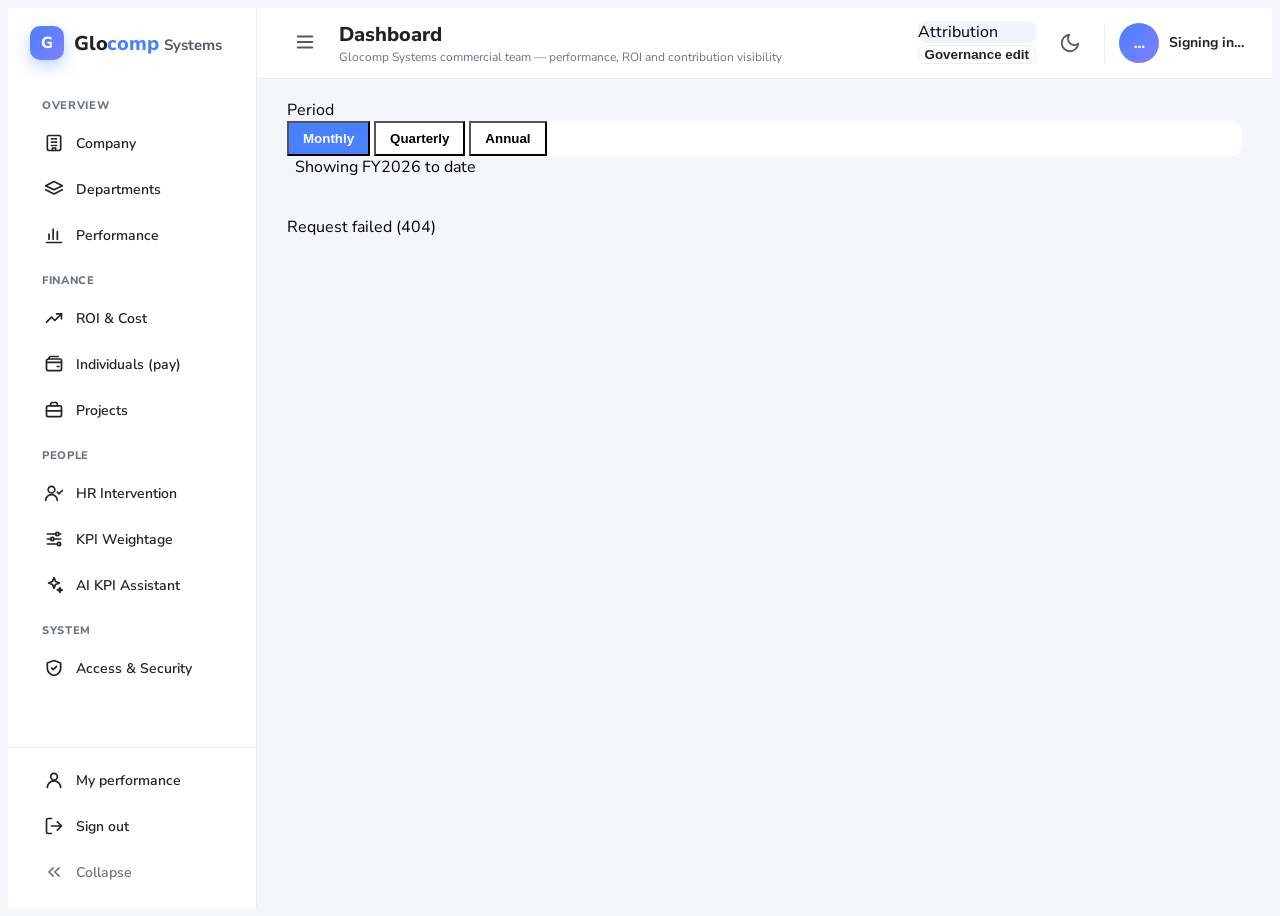
==== commit 4e81c59b: "Rename to Glocomp Systems; fix ROI cost bar labels and narrow-width tiles - Brand: sidebar logo, log" ====
--- a/index.html
+++ b/index.html
@@ -3,7 +3,7 @@
 <head>
 <meta charset="UTF-8">
 <meta name="viewport" content="width=device-width, initial-scale=1.0">
-<title>Dashboard — Glocomp</title>
+<title>Dashboard — Glocomp Systems</title>
 <link rel="stylesheet" href="assets/base.css">
 <link rel="stylesheet" href="assets/gc.css">
 <link rel="stylesheet" href="assets/dashstack.css">
@@ -15,7 +15,7 @@
 <div class="viz-root app-shell" id="root">
 
   <aside class="sidebar" id="sidebar" aria-label="Main navigation">
-    <div class="sb-brand"><span class="sb-logo">G</span><span class="sb-name">Glo<b>comp</b></span></div>
+    <div class="sb-brand"><span class="sb-logo">G</span><span class="sb-name">Glo<b>comp</b> <small>Systems</small></span></div>
     <nav class="tabs sb-nav" role="tablist" aria-label="Dashboard views" aria-orientation="vertical">
       <span class="sb-indicator" aria-hidden="true"></span>
       <div class="sb-group">Overview</div>
@@ -44,7 +44,7 @@
   <div class="app-main">
     <header class="topbar">
       <button class="icon-btn" id="sbToggle" type="button" aria-label="Toggle navigation" aria-controls="sidebar" aria-expanded="true"><i data-icon="menu"></i></button>
-      <div class="tb-title"><h1 id="pageTitle">Dashboard</h1><p id="scopeLine">Glocomp commercial team — performance, ROI and contribution visibility</p></div>
+      <div class="tb-title"><h1 id="pageTitle">Dashboard</h1><p id="scopeLine">Glocomp Systems commercial team — performance, ROI and contribution visibility</p></div>
       <div id="govToolbar" class="row" style="flex-wrap:nowrap;">
         <div class="gov-header-badge" id="govHeaderBadge"><span class="dot"></span>Attribution <span class="gov-version-tag" id="govHeaderVersionTag"></span></div>
         <button class="gov-header-btn" id="govHeaderEditBtn" type="button">Governance edit</button>
@@ -987,11 +987,20 @@
   /* ---------------- render: ROI & cost view ---------------- */
   function loadRoi() { return GC.api("/api/roi").then(renderRoiView); }
   function costBar(r) {
-    var parts = [["Salary", r.salary_cost, "var(--series-1)"], ["Variable pay", r.variable_cost, "var(--series-2)"], ["Expenses", r.expense_cost, "var(--series-4)"], ["Other employment cost", r.other_cost, "var(--series-5)"]];
+    // [legend name, amount, colour, short label shown inside the bar]
+    var parts = [["Salary", r.salary_cost, "var(--series-1)", "Salary"], ["Variable pay", r.variable_cost, "var(--series-2)", "Variable"], ["Expenses", r.expense_cost, "var(--series-4)", "Expenses"], ["Other employment cost", r.other_cost, "var(--series-5)", "Other"]];
     var tot = r.total_cost || 1;
-    return '<div class="wbar">' + parts.map(function (p) { var w = p[1] / tot * 100; return '<div style="width:' + w + "%;background:" + p[2] + ';color:' + textOnFill(p[2]) + '" title="' + p[0] + ": " + fmtMoney(p[1]) + '">' + (w > 12 ? p[0] : "") + "</div>"; }).join("") + "</div>" +
-      '<div class="wlegend">' + parts.map(function (p) { return '<span><i style="background:' + p[2] + '"></i>' + p[0] + " " + fmtMoney(p[1]) + "</span>"; }).join("") + "</div>";
-  }
+    // Segments carry a short label (data-label); fitBarLabels() hides any that don't fit their segment.
+    return '<div class="wbar cost-bar">' + parts.map(function (p) { var w = p[1] / tot * 100; return '<div style="width:' + w + "%;background:" + p[2] + ';color:' + textOnFill(p[2]) + '" title="' + p[0] + ": " + fmtMoney(p[1]) + '" data-label="' + p[3] + '">' + p[3] + "</div>"; }).join("") + "</div>" +
+      '<div class="wlegend">' + parts.map(function (p) { return '<span><i style="background:' + p[2] + '"></i>' + p[0] + " " + fmtMoney(p[1]) + " · " + Math.round(p[1] / tot * 100) + "%</span>"; }).join("") + "</div>";
+  }
+  function fitBarLabels(scope) {
+    (scope || document).querySelectorAll(".cost-bar > div").forEach(function (seg) {
+      seg.innerHTML = "<span>" + esc(seg.dataset.label) + "</span>";
+      if (seg.firstChild.offsetWidth + 12 > seg.clientWidth) seg.textContent = "";   // too narrow: the legend still names it
+    });
+  }
+  window.addEventListener("resize", function () { fitBarLabels(); });
   function roiRow(r, label) {
     return "<tr><td>" + label + '</td><td class="num">' + r.headcount + '</td><td class="num"><b>' + fmtMoney(r.return) + '</b></td><td class="num">' + fmtMoney(r.salary_cost) + '</td><td class="num">' + fmtMoney(r.variable_cost) +
       '</td><td class="num">' + fmtMoney(r.expense_cost) + '</td><td class="num">' + fmtMoney(r.other_cost) + '</td><td class="num"><b>' + fmtMoney(r.total_cost) + '</b></td><td class="num">' + badge(r.roi_pct < 50 ? "critical" : r.roi_pct < 100 ? "warning" : "good", r.roi_pct.toFixed(0) + "%") + '</td><td class="num">' + r.coverage.toFixed(2) + "x</td></tr>";
@@ -1029,6 +1038,7 @@
           }).join("") + "</tbody></table></div></div>"
         : "");
     host.querySelectorAll("[data-claims]").forEach(function (b) { b.addEventListener("click", function () { openClaims(b.dataset.claims); }); });
+    fitBarLabels(host);
   }
   function openClaims(id) {
     GC.api("/api/expenses?id=" + encodeURIComponent(id)).then(function (d) {
--- a/assets/dashstack.css
+++ b/assets/dashstack.css
@@ -73,8 +73,9 @@
 .sb-brand { height: var(--topbar-h); display: flex; align-items: center; gap: 10px; padding: 0 22px; flex: none; overflow: hidden; }
 .sb-logo { width: 34px; height: 34px; border-radius: 10px; flex: none; display: grid; place-items: center; color: #fff; font-weight: 800; font-size: 16px;
   background: linear-gradient(135deg, #4880ff, #8280ff); box-shadow: 0 6px 16px rgba(72, 128, 255, .35); }
-.sb-name { font-size: 20px; font-weight: 800; color: var(--text-primary); white-space: nowrap; letter-spacing: -.01em; transition: opacity .18s, max-width .28s; max-width: 200px; overflow: hidden; }
+.sb-name { font-size: 20px; font-weight: 800; color: var(--text-primary); white-space: nowrap; letter-spacing: -.01em; transition: opacity .18s, max-width .28s; max-width: 200px; overflow: hidden; text-overflow: clip; }
 .sb-name b { color: var(--primary); font-weight: 800; }
+.sb-name small { font-size: 15px; font-weight: 700; color: var(--text-secondary); letter-spacing: 0; }
 
 aside.sidebar nav.sb-nav { position: relative; flex: 1; display: flex; flex-direction: column; gap: 2px; flex-wrap: nowrap;
   padding: 6px 16px 12px 22px; overflow-y: auto; overflow-x: hidden; scrollbar-width: thin; }
@@ -173,6 +174,8 @@
 /* Let grid cells shrink below their content's min width so wide tables scroll inside their card
    (.tscroll) instead of stretching the page on phones. */
 .viz-root .grid > * { min-width: 0; }
+/* stat tiles need ~230px each (icon square + number): 2 per row once the content area gets narrow */
+@media (max-width: 1200px) { .viz-root .grid.cols-4 { grid-template-columns: repeat(2, minmax(0, 1fr)); } }
 @media (max-width: 920px) {
   .viz-root .grid.cols-2, .viz-root .grid.cols-3 { grid-template-columns: minmax(0, 1fr); }
   .viz-root .grid.cols-4 { grid-template-columns: repeat(2, minmax(0, 1fr)); }
